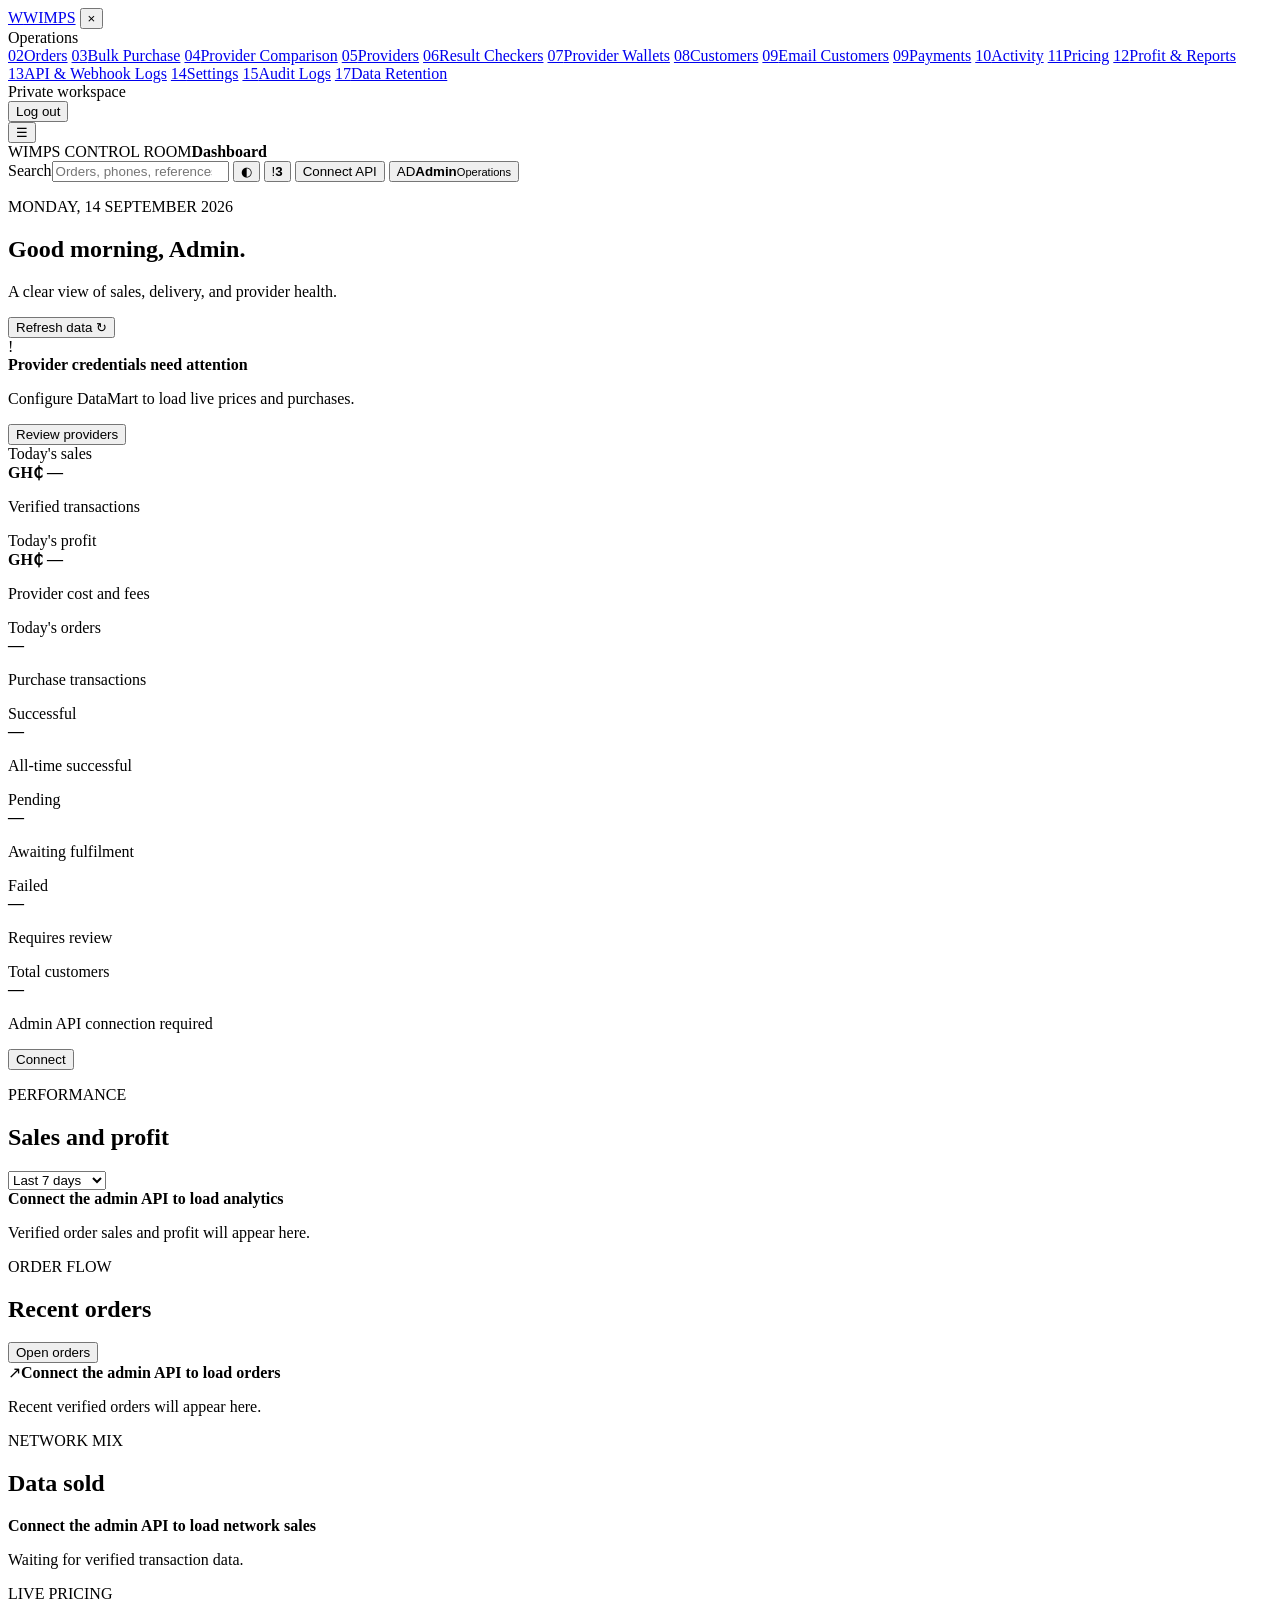
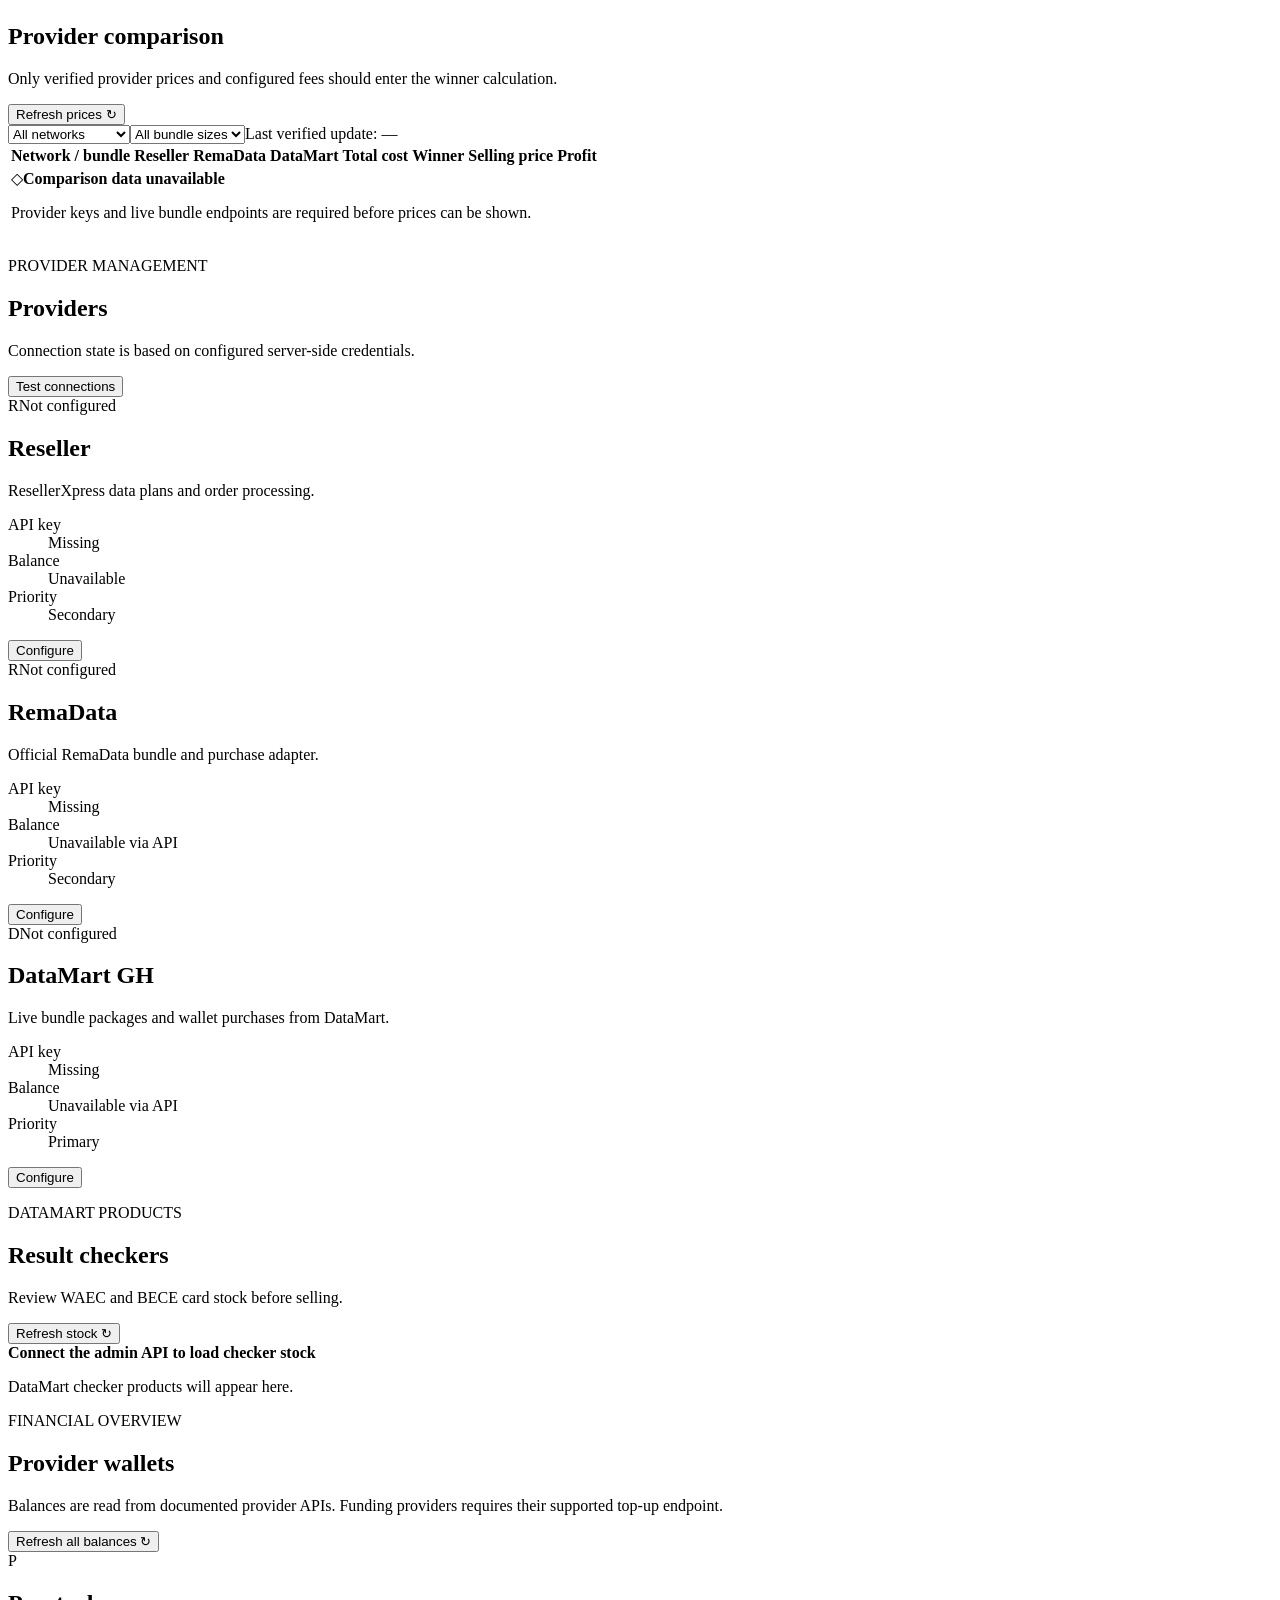
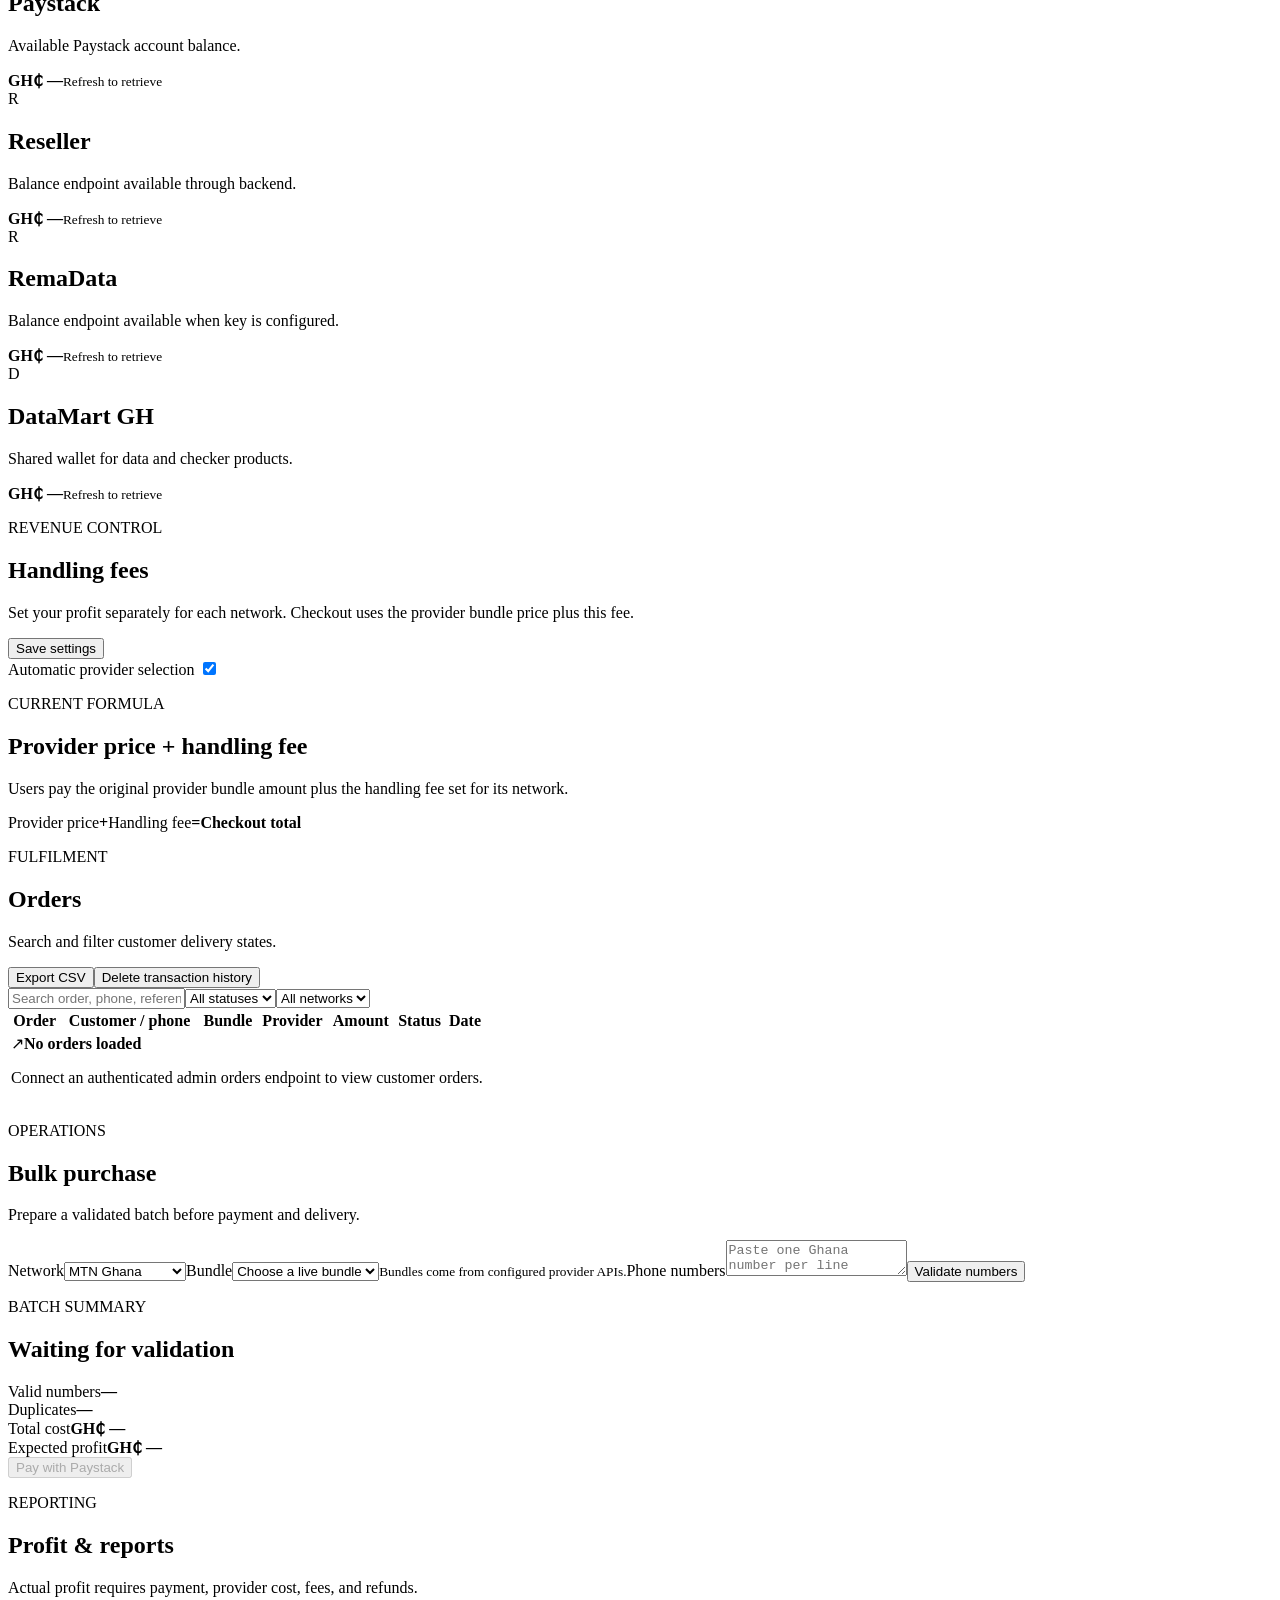
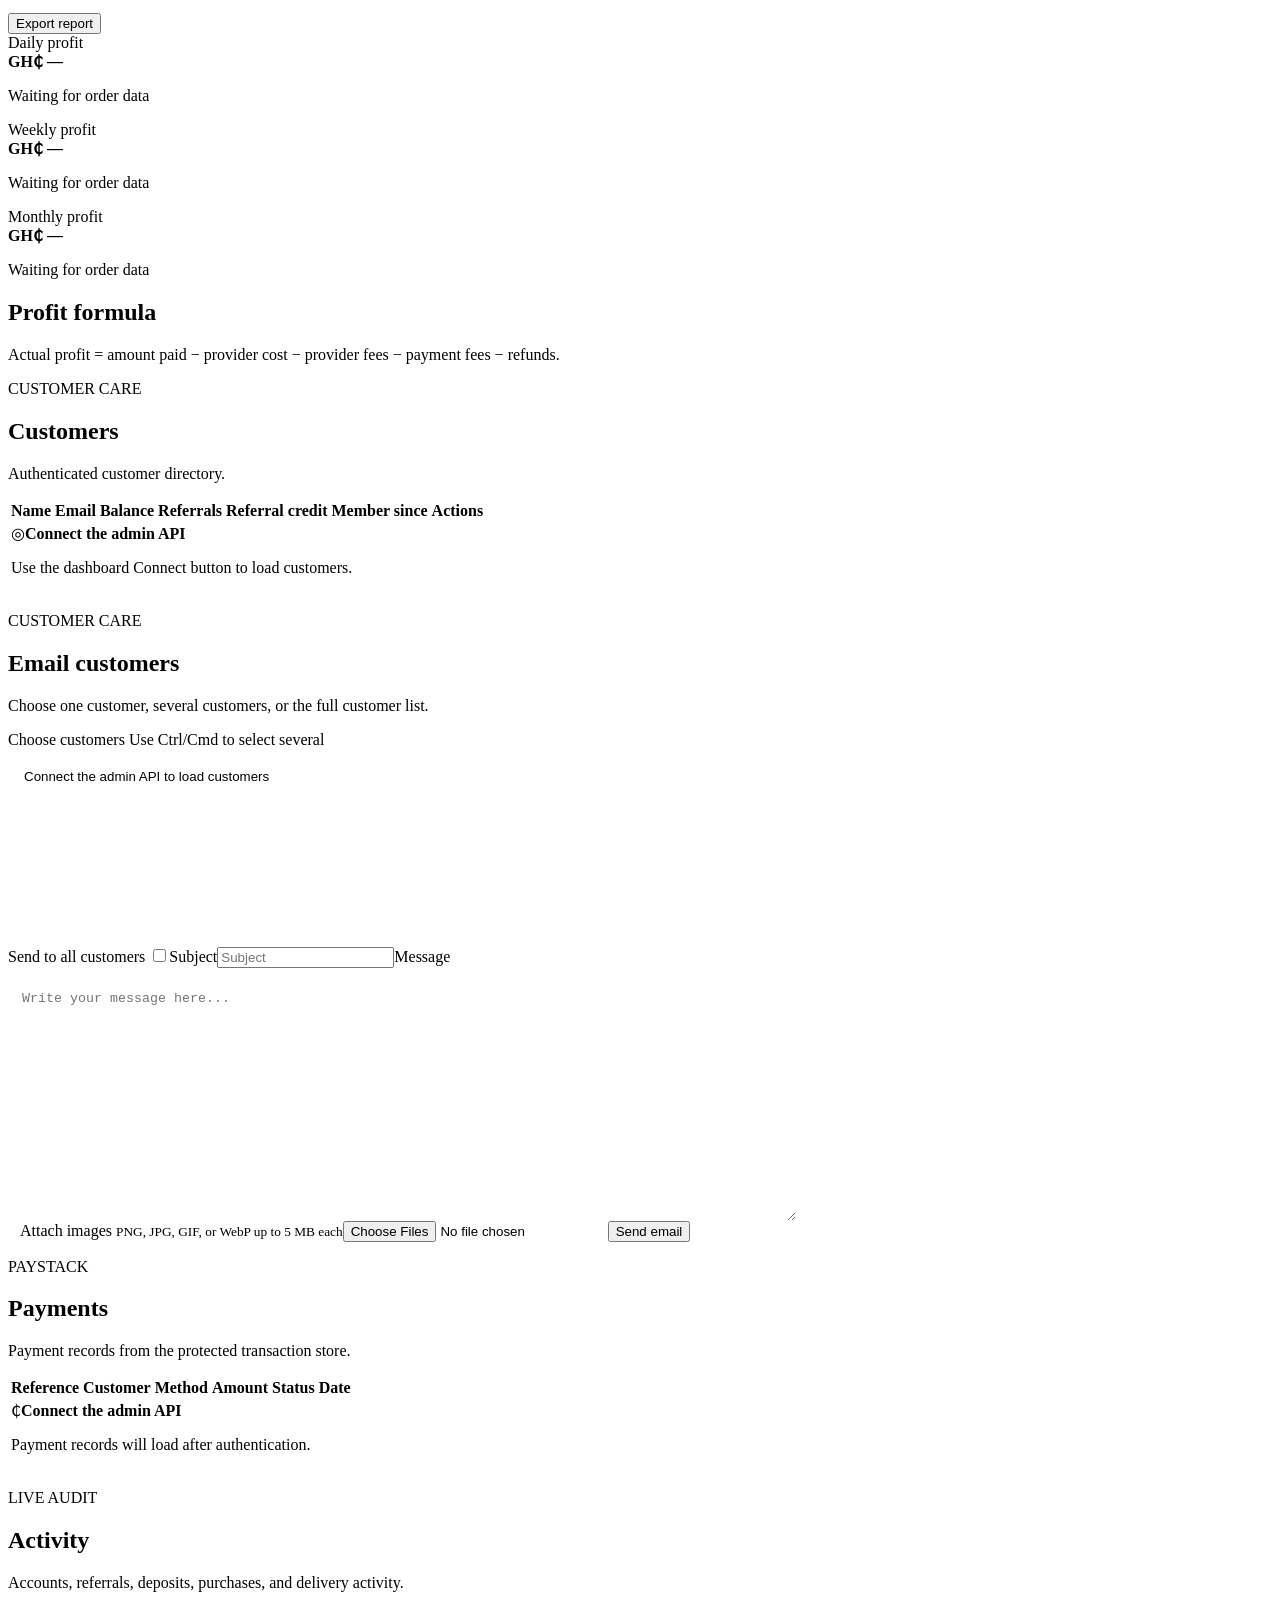
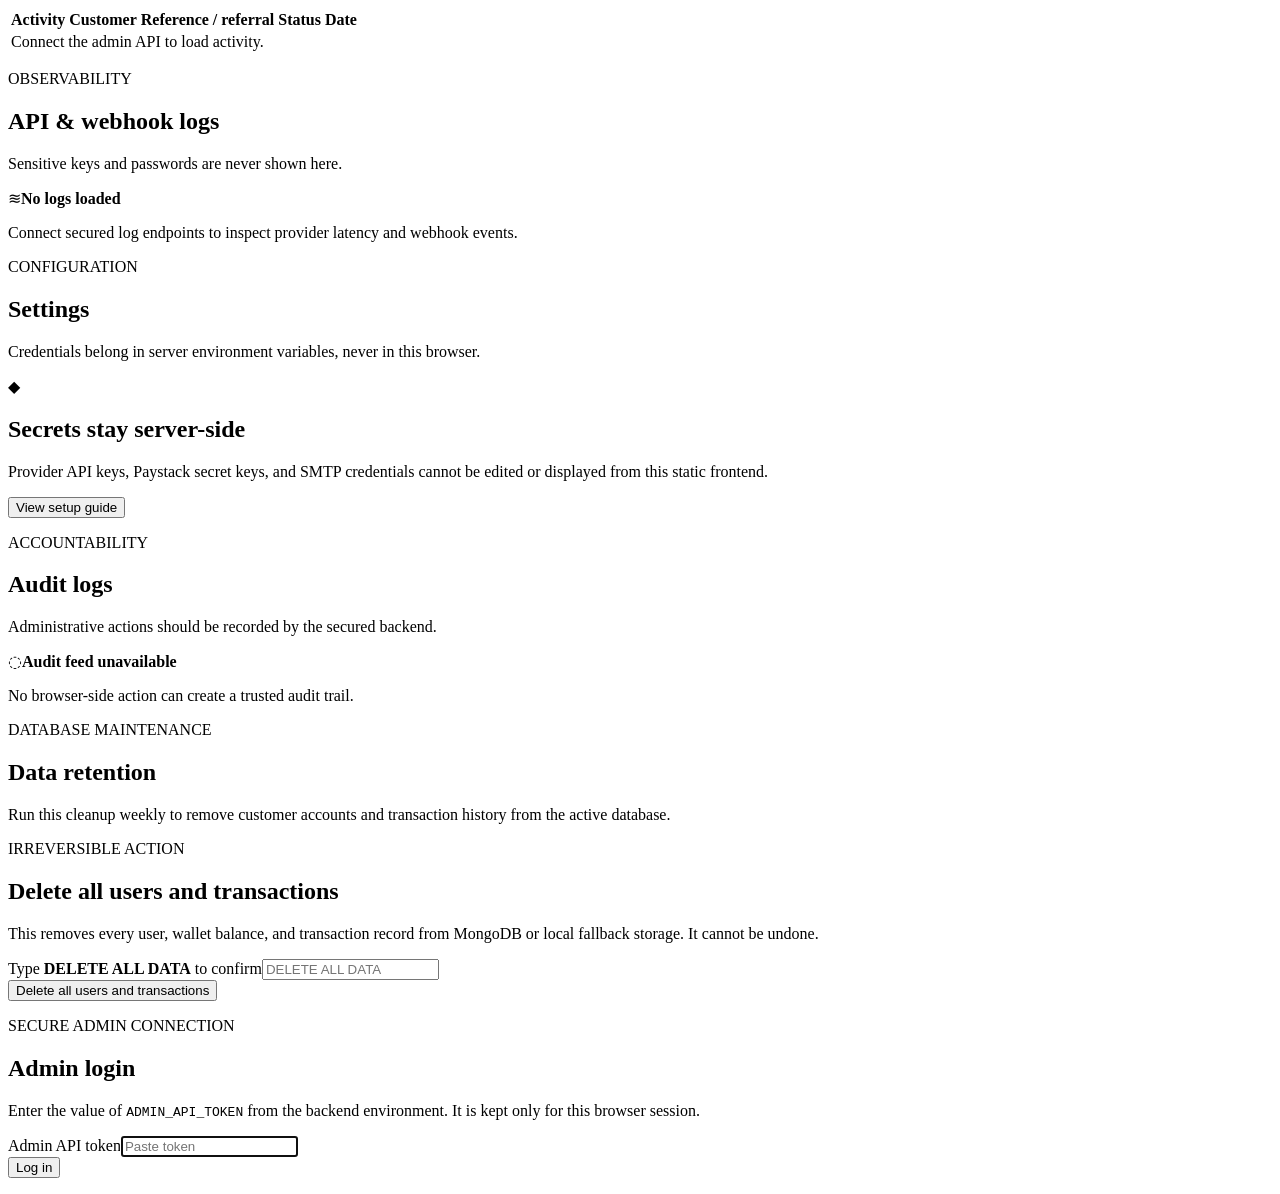
==== admin/index.html @ 3e44b44f "Add customer delete action to admin" ====
<!doctype html>
<html lang="en">
<head>
    <meta charset="utf-8">
    <meta name="viewport" content="width=device-width, initial-scale=1">
    <meta name="description" content="WIMPS operations dashboard">
    <title>WIMPS Admin</title>
    <link rel="stylesheet" href="admin.css">
    <style>
        .customer-email-form { max-width: 760px; gap: 20px; }
        .customer-email-form select,
        .customer-email-form textarea { display: block; width: 100%; margin-top: 7px; padding: 13px 14px; border: 1px solid var(--line); border-radius: 10px; background: transparent; color: var(--ink); line-height: 1.6; }
        .customer-email-form select[multiple] { min-height: 190px; }
        .customer-email-form .customer-message { min-height: 220px; resize: vertical; }
        .customer-email-form .image-attachments { border: 1px dashed var(--line); padding: 12px; border-radius: 10px; background: transparent; }
        .customer-email-form select:focus,
        .customer-email-form input:focus,
        .customer-email-form textarea:focus { border-color: var(--green); outline: 0; box-shadow: 0 0 0 3px rgba(8, 122, 85, .12); }
        .bulk-actions { display: flex; flex-wrap: wrap; gap: 10px; margin-top: 16px; }
    </style>
</head>
<body>
    <div class="app-shell">
        <aside class="sidebar" id="sidebar">
            <div class="brand-row">
                <a class="brand" href="#dashboard" data-view="dashboard"><span class="brand-mark">W</span><span>WIMPS</span></a>
                <button class="icon-button sidebar-close" id="sidebar-close" aria-label="Close navigation">&times;</button>
            </div>
            <div class="workspace-label">Operations</div>
            <nav class="side-nav" aria-label="Admin navigation">
                <a class="nav-link" href="#orders" data-view="orders"><span>02</span>Orders</a>
                <a class="nav-link" href="#bulk" data-view="bulk"><span>03</span>Bulk Purchase</a>
                <a class="nav-link" href="#comparison" data-view="comparison"><span>04</span>Provider Comparison</a>
                <a class="nav-link" href="#providers" data-view="providers"><span>05</span>Providers</a>
                <a class="nav-link" href="#checkers" data-view="checkers"><span>06</span>Result Checkers</a>
                <a class="nav-link" href="#wallets" data-view="wallets"><span>07</span>Provider Wallets</a>
                <a class="nav-link" href="#customers" data-view="customers"><span>08</span>Customers</a>
                <a class="nav-link" href="#email" data-view="email"><span>09</span>Email Customers</a>
                <a class="nav-link" href="#payments" data-view="payments"><span>09</span>Payments</a>
                <a class="nav-link" href="#activity" data-view="activity"><span>10</span>Activity</a>
                <a class="nav-link" href="#pricing" data-view="pricing"><span>11</span>Pricing</a>
                <a class="nav-link" href="#reports" data-view="reports"><span>12</span>Profit &amp; Reports</a>
                <a class="nav-link" href="#logs" data-view="logs"><span>13</span>API &amp; Webhook Logs</a>
                <a class="nav-link" href="#settings" data-view="settings"><span>14</span>Settings</a>
                <a class="nav-link" href="#audit" data-view="audit"><span>15</span>Audit Logs</a>
                <a class="nav-link" href="#retention" data-view="retention"><span>17</span>Data Retention</a>
            </nav>
            <div class="sidebar-footer">
                <div class="secure-note"><span class="status-dot"></span><span>Private workspace</span></div>
                <button class="logout-button" id="logout-button">Log out</button>
            </div>
        </aside>

        <div class="sidebar-scrim" id="sidebar-scrim"></div>
        <main class="main-content">
            <header class="topbar">
                <button class="icon-button menu-toggle" id="menu-toggle" aria-label="Open navigation">&#9776;</button>
                <div class="topbar-context"><span class="eyebrow">WIMPS CONTROL ROOM</span><strong id="view-title">Dashboard</strong></div>
                <div class="topbar-actions">
                    <label class="search-box"><span>Search</span><input id="global-search" type="search" placeholder="Orders, phones, references"></label>
                    <button class="icon-button theme-toggle" id="theme-toggle" aria-label="Toggle dark mode">◐</button>
                    <button class="notification-button" id="notification-button" aria-label="Notifications"><span>!</span><b>3</b></button>
                    <button class="connect-api-button" id="connect-api-button" type="button">Connect API</button>
                    <button class="profile-chip" id="profile-button"><span class="avatar">AD</span><span><strong>Admin</strong><small>Operations</small></span></button>
                </div>
            </header>

            <section class="view active" data-panel="dashboard">
                <div class="page-heading"><div><p class="eyebrow">MONDAY, 14 SEPTEMBER 2026</p><h1>Good morning, Admin.</h1><p class="muted">A clear view of sales, delivery, and provider health.</p></div><button class="primary-button" data-action="refresh">Refresh data <span>↻</span></button></div>
                <div class="notice-bar warning"><span class="notice-icon">!</span><div><strong>Provider credentials need attention</strong><p>Configure DataMart to load live prices and purchases.</p></div><button class="text-button" data-view="providers">Review providers</button></div>
                <div class="metric-grid">
                    <article class="metric-card accent"><div class="metric-label">Today's sales</div><strong class="metric-value" id="today-sales">GH₵ —</strong><p class="metric-foot">Verified transactions</p></article>
                    <article class="metric-card"><div class="metric-label">Today's profit</div><strong class="metric-value" id="today-profit">GH₵ —</strong><p class="metric-foot">Provider cost and fees</p></article>
                    <article class="metric-card"><div class="metric-label">Today's orders</div><strong class="metric-value" id="today-orders">—</strong><p class="metric-foot">Purchase transactions</p></article>
                    <article class="metric-card"><div class="metric-label">Successful</div><strong class="metric-value" id="successful-orders">—</strong><p class="metric-foot">All-time successful</p></article>
                    <article class="metric-card"><div class="metric-label">Pending</div><strong class="metric-value" id="pending-orders">—</strong><p class="metric-foot">Awaiting fulfilment</p></article>
                    <article class="metric-card"><div class="metric-label">Failed</div><strong class="metric-value" id="failed-orders">—</strong><p class="metric-foot">Requires review</p></article>
                    <article class="metric-card" id="total-users-card"><div class="metric-label">Total customers</div><strong class="metric-value" id="total-users-value">—</strong><p class="metric-foot" id="total-users-status">Admin API connection required</p><button class="metric-action" id="connect-users-button" type="button">Connect</button></article>
                </div>
                <div class="dashboard-grid">
                    <article class="panel chart-panel"><div class="panel-heading"><div><p class="eyebrow">PERFORMANCE</p><h2>Sales and profit</h2></div><select id="chart-range" aria-label="Chart range"><option value="7">Last 7 days</option><option value="30">Last 30 days</option></select></div><div class="chart-placeholder" id="sales-chart"><div class="chart-empty"><span class="chart-line"></span><strong>Connect the admin API to load analytics</strong><p>Verified order sales and profit will appear here.</p></div></div></article>
                </div>
                <div class="dashboard-grid lower-grid"><article class="panel"><div class="panel-heading"><div><p class="eyebrow">ORDER FLOW</p><h2>Recent orders</h2></div><button class="text-button" data-view="orders">Open orders</button></div><div class="recent-orders" id="recent-orders"><div class="empty-state compact"><span class="empty-icon">↗</span><strong>Connect the admin API to load orders</strong><p>Recent verified orders will appear here.</p></div></div></article><article class="panel"><div class="panel-heading"><div><p class="eyebrow">NETWORK MIX</p><h2>Data sold</h2></div></div><div class="network-bars" id="network-mix"><div class="empty-state compact"><strong>Connect the admin API to load network sales</strong></div></div><p class="data-note" id="network-mix-note">Waiting for verified transaction data.</p></article></div>
            </section>

            <section class="view" data-panel="comparison"><div class="page-heading"><div><p class="eyebrow">LIVE PRICING</p><h1>Provider comparison</h1><p class="muted">Only verified provider prices and configured fees should enter the winner calculation.</p></div><button class="primary-button" data-action="refresh">Refresh prices <span>↻</span></button></div><div class="filter-row"><select id="comparison-network"><option value="">All networks</option><option value="mtn">MTN Ghana</option><option value="telecel">Telecel Ghana</option><option value="airteltigo">AirtelTigo Ghana</option></select><select id="comparison-volume"><option value="">All bundle sizes</option><option value="1">1GB</option><option value="2">2GB</option><option value="5">5GB</option><option value="10">10GB</option></select><span class="filter-status" id="comparison-updated">Last verified update: —</span></div><div class="table-panel"><div class="responsive-table"><table><thead><tr><th>Network / bundle</th><th>Reseller</th><th>RemaData</th><th>DataMart</th><th>Total cost</th><th>Winner</th><th>Selling price</th><th>Profit</th></tr></thead><tbody id="comparison-body"><tr><td colspan="8"><div class="empty-state"><span class="empty-icon">◇</span><strong>Comparison data unavailable</strong><p>Provider keys and live bundle endpoints are required before prices can be shown.</p></div></td></tr></tbody></table></div></div></section>

            <section class="view" data-panel="providers"><div class="page-heading"><div><p class="eyebrow">PROVIDER MANAGEMENT</p><h1>Providers</h1><p class="muted">Connection state is based on configured server-side credentials.</p></div><button class="secondary-button" data-action="test-providers">Test connections</button></div><div class="provider-grid"><article class="provider-card offline"><div class="provider-top"><span class="provider-badge reseller">R</span><span class="connection offline">Not configured</span></div><h2>Reseller</h2><p>ResellerXpress data plans and order processing.</p><dl><div><dt>API key</dt><dd>Missing</dd></div><div><dt>Balance</dt><dd>Unavailable</dd></div><div><dt>Priority</dt><dd>Secondary</dd></div></dl><div class="provider-actions"><button class="secondary-button" data-view="settings">Configure</button></div></article><article class="provider-card offline"><div class="provider-top"><span class="provider-badge rema">R</span><span class="connection offline">Not configured</span></div><h2>RemaData</h2><p>Official RemaData bundle and purchase adapter.</p><dl><div><dt>API key</dt><dd>Missing</dd></div><div><dt>Balance</dt><dd>Unavailable via API</dd></div><div><dt>Priority</dt><dd>Secondary</dd></div></dl><div class="provider-actions"><button class="secondary-button" data-view="settings">Configure</button></div></article><article class="provider-card offline"><div class="provider-top"><span class="provider-badge datamart">D</span><span class="connection offline">Not configured</span></div><h2>DataMart GH</h2><p>Live bundle packages and wallet purchases from DataMart.</p><dl><div><dt>API key</dt><dd>Missing</dd></div><div><dt>Balance</dt><dd>Unavailable via API</dd></div><div><dt>Priority</dt><dd>Primary</dd></div></dl><div class="provider-actions"><button class="secondary-button" data-view="settings">Configure</button></div></article></div></section>

            <section class="view" data-panel="checkers"><div class="page-heading"><div><p class="eyebrow">DATAMART PRODUCTS</p><h1>Result checkers</h1><p class="muted">Review WAEC and BECE card stock before selling.</p></div><button class="primary-button" id="load-checkers-button" type="button">Refresh stock <span>↻</span></button></div><div class="checker-grid" id="checker-products"><div class="panel empty-state"><strong>Connect the admin API to load checker stock</strong><p>DataMart checker products will appear here.</p></div></div></section>

<section class="view" data-panel="wallets"><div class="page-heading"><div><p class="eyebrow">FINANCIAL OVERVIEW</p><h1>Provider wallets</h1><p class="muted">Balances are read from documented provider APIs. Funding providers requires their supported top-up endpoint.</p></div><button class="primary-button" data-action="refresh">Refresh all balances <span>↻</span></button></div><div class="wallet-grid"><article class="wallet-card" data-wallet-provider="paystack"><span class="provider-badge paystack">P</span><div><h2>Paystack</h2><p>Available Paystack account balance.</p></div><strong>GH₵ —</strong><small>Refresh to retrieve</small></article><article class="wallet-card" data-wallet-provider="resellerxpress"><span class="provider-badge reseller">R</span><div><h2>Reseller</h2><p>Balance endpoint available through backend.</p></div><strong>GH₵ —</strong><small>Refresh to retrieve</small></article><article class="wallet-card" data-wallet-provider="remadata"><span class="provider-badge rema">R</span><div><h2>RemaData</h2><p>Balance endpoint available when key is configured.</p></div><strong>GH₵ —</strong><small>Refresh to retrieve</small></article><article class="wallet-card" data-wallet-provider="datamart"><span class="provider-badge datamart">D</span><div><h2>DataMart GH</h2><p>Shared wallet for data and checker products.</p></div><strong>GH₵ —</strong><small>Refresh to retrieve</small></article></div></section>

            <section class="view" data-panel="pricing"><div class="page-heading"><div><p class="eyebrow">REVENUE CONTROL</p><h1>Handling fees</h1><p class="muted">Set your profit separately for each network. Checkout uses the provider bundle price plus this fee.</p></div><button class="primary-button" data-action="save-settings">Save settings</button></div><div class="settings-grid"><form class="panel settings-form" id="pricing-form"><label class="switch-label">Automatic provider selection <input name="autoProvider" type="checkbox" checked><span class="switch"></span></label></form><article class="panel formula-panel"><p class="eyebrow">CURRENT FORMULA</p><h2>Provider price + handling fee</h2><p>Users pay the original provider bundle amount plus the handling fee set for its network.</p><div class="formula"><span>Provider price</span><b>+</b><span>Handling fee</span><b>=</b><strong>Checkout total</strong></div></article></div></section>

            <section class="view" data-panel="orders"><div class="page-heading"><div><p class="eyebrow">FULFILMENT</p><h1>Orders</h1><p class="muted">Search and filter customer delivery states.</p></div><button class="secondary-button" data-action="export-orders">Export CSV</button></div><div class="filter-row"><input id="orders-search" class="filter-input" placeholder="Search order, phone, reference"><select id="orders-status"><option value="">All statuses</option><option value="pending">Pending</option><option value="completed">Success</option><option value="failed">Failed</option></select><select id="orders-network"><option value="">All networks</option><option value="mtn">MTN</option><option value="telecel">Telecel</option><option value="airteltigo">AirtelTigo</option></select></div><div class="table-panel"><div class="responsive-table"><table><thead><tr><th>Order</th><th>Customer / phone</th><th>Bundle</th><th>Provider</th><th>Amount</th><th>Status</th><th>Date</th></tr></thead><tbody id="orders-body"><tr><td colspan="7"><div class="empty-state"><span class="empty-icon">↗</span><strong>No orders loaded</strong><p>Connect an authenticated admin orders endpoint to view customer orders.</p></div></td></tr></tbody></table></div></div></section>

            <section class="view" data-panel="bulk"><div class="page-heading"><div><p class="eyebrow">OPERATIONS</p><h1>Bulk purchase</h1><p class="muted">Prepare a validated batch before payment and delivery.</p></div></div><div class="bulk-layout"><form class="panel bulk-form"><label>Network<select id="bulk-network"><option value="mtn">MTN Ghana</option><option value="telecel">Telecel Ghana</option><option value="airteltigo">AirtelTigo Ghana</option></select></label><label>Bundle<select id="bulk-bundle"><option value="">Choose a live bundle</option></select><small class="field-help">Bundles come from configured provider APIs.</small></label><label>Phone numbers<textarea placeholder="Paste one Ghana number per line"></textarea></label><button type="button" class="primary-button" data-action="validate-bulk">Validate numbers</button></form><article class="panel bulk-summary"><p class="eyebrow">BATCH SUMMARY</p><h2>Waiting for validation</h2><div class="summary-line"><span>Valid numbers</span><strong>—</strong></div><div class="summary-line"><span>Duplicates</span><strong>—</strong></div><div class="summary-line"><span>Total cost</span><strong>GH₵ —</strong></div><div class="summary-line"><span>Expected profit</span><strong>GH₵ —</strong></div><button type="button" class="secondary-button" disabled>Pay with Paystack</button></article></div></section>

            <section class="view" data-panel="reports"><div class="page-heading"><div><p class="eyebrow">REPORTING</p><h1>Profit &amp; reports</h1><p class="muted">Actual profit requires payment, provider cost, fees, and refunds.</p></div><button class="secondary-button" data-action="export">Export report</button></div><div class="metric-grid"><article class="metric-card"><div class="metric-label">Daily profit</div><strong class="metric-value">GH₵ —</strong><p class="metric-foot">Waiting for order data</p></article><article class="metric-card"><div class="metric-label">Weekly profit</div><strong class="metric-value">GH₵ —</strong><p class="metric-foot">Waiting for order data</p></article><article class="metric-card"><div class="metric-label">Monthly profit</div><strong class="metric-value">GH₵ —</strong><p class="metric-foot">Waiting for order data</p></article></div><div class="panel report-note"><h2>Profit formula</h2><p>Actual profit = amount paid − provider cost − provider fees − payment fees − refunds.</p></div></section>

            <section class="view generic-view" data-panel="customers"><div class="page-heading"><div><p class="eyebrow">CUSTOMER CARE</p><h1>Customers</h1><p class="muted">Authenticated customer directory.</p></div></div><div class="table-panel"><div class="responsive-table"><table><thead><tr><th>Name</th><th>Email</th><th>Balance</th><th>Referrals</th><th>Referral credit</th><th>Member since</th><th>Actions</th></tr></thead><tbody id="customers-body"><tr><td colspan="7"><div class="empty-state"><span class="empty-icon">◎</span><strong>Connect the admin API</strong><p>Use the dashboard Connect button to load customers.</p></div></td></tr></tbody></table></div></div></section>

            <section class="view generic-view" data-panel="email"><div class="page-heading"><div><p class="eyebrow">CUSTOMER CARE</p><h1>Email customers</h1><p class="muted">Choose one customer, several customers, or the full customer list.</p></div></div><form class="panel settings-form customer-email-form" id="customer-email-form"><label>Choose customers <span>Use Ctrl/Cmd to select several</span><select name="recipients" multiple size="8"><option value="">Connect the admin API to load customers</option></select></label><label class="switch-label">Send to all customers <input name="allCustomers" type="checkbox"><span class="switch"></span></label><label>Subject<input name="subject" type="text" required placeholder="Subject"></label><label>Message<textarea class="customer-message" name="message" rows="10" required placeholder="Write your message here..."></textarea></label><label class="image-attachments">Attach images <small>PNG, JPG, GIF, or WebP up to 5 MB each</small><input name="attachments" type="file" accept="image/png,image/jpeg,image/gif,image/webp" multiple></label><button type="submit" class="primary-button" data-action="send-email">Send email</button></form></section>
            <section class="view generic-view" data-panel="payments"><div class="page-heading"><div><p class="eyebrow">PAYSTACK</p><h1>Payments</h1><p class="muted">Payment records from the protected transaction store.</p></div></div><div class="table-panel"><div class="responsive-table"><table><thead><tr><th>Reference</th><th>Customer</th><th>Method</th><th>Amount</th><th>Status</th><th>Date</th></tr></thead><tbody id="payments-body"><tr><td colspan="6"><div class="empty-state"><span class="empty-icon">₵</span><strong>Connect the admin API</strong><p>Payment records will load after authentication.</p></div></td></tr></tbody></table></div></div></section>
            <section class="view generic-view" data-panel="activity"><div class="page-heading"><div><p class="eyebrow">LIVE AUDIT</p><h1>Activity</h1><p class="muted">Accounts, referrals, deposits, purchases, and delivery activity.</p></div></div><div class="table-panel"><div class="responsive-table"><table><thead><tr><th>Activity</th><th>Customer</th><th>Reference / referral</th><th>Status</th><th>Date</th></tr></thead><tbody id="activity-body"><tr><td colspan="5">Connect the admin API to load activity.</td></tr></tbody></table></div></div></section>
            <section class="view generic-view" data-panel="logs"><div class="page-heading"><div><p class="eyebrow">OBSERVABILITY</p><h1>API &amp; webhook logs</h1><p class="muted">Sensitive keys and passwords are never shown here.</p></div></div><div class="panel full-empty empty-state"><span class="empty-icon">≋</span><strong>No logs loaded</strong><p>Connect secured log endpoints to inspect provider latency and webhook events.</p></div></section>
            <section class="view generic-view" data-panel="settings"><div class="page-heading"><div><p class="eyebrow">CONFIGURATION</p><h1>Settings</h1><p class="muted">Credentials belong in server environment variables, never in this browser.</p></div></div><div class="panel security-panel"><span class="lock-mark">◆</span><div><h2>Secrets stay server-side</h2><p>Provider API keys, Paystack secret keys, and SMTP credentials cannot be edited or displayed from this static frontend.</p></div><button class="secondary-button" data-action="toast">View setup guide</button></div></section>
            <section class="view generic-view" data-panel="audit"><div class="page-heading"><div><p class="eyebrow">ACCOUNTABILITY</p><h1>Audit logs</h1><p class="muted">Administrative actions should be recorded by the secured backend.</p></div></div><div class="panel full-empty empty-state"><span class="empty-icon">◌</span><strong>Audit feed unavailable</strong><p>No browser-side action can create a trusted audit trail.</p></div></section>
            <section class="view generic-view" data-panel="retention"><div class="page-heading"><div><p class="eyebrow">DATABASE MAINTENANCE</p><h1>Data retention</h1><p class="muted">Run this cleanup weekly to remove customer accounts and transaction history from the active database.</p></div></div><article class="panel retention-panel"><div><span class="eyebrow">IRREVERSIBLE ACTION</span><h2>Delete all users and transactions</h2><p>This removes every user, wallet balance, and transaction record from MongoDB or local fallback storage. It cannot be undone.</p><label class="retention-confirm-label" for="retention-confirmation">Type <strong>DELETE ALL DATA</strong> to confirm<input id="retention-confirmation" type="text" autocomplete="off" placeholder="DELETE ALL DATA"></label></div><button class="danger-button" id="purge-data-button" type="button">Delete all users and transactions</button><p class="retention-status" id="retention-status" role="status"></p></article></section>
        </main>
    </div>
    <div class="api-dialog" id="api-dialog" aria-hidden="true">
        <div class="api-dialog-card" role="dialog" aria-modal="true" aria-labelledby="api-dialog-title">
            <p class="eyebrow">SECURE ADMIN CONNECTION</p>
            <h2 id="api-dialog-title">Admin login</h2>
            <p class="muted">Enter the value of <code>ADMIN_API_TOKEN</code> from the backend environment. It is kept only for this browser session.</p>
            <label class="api-token-label" for="admin-api-token">Admin API token<input id="admin-api-token" type="password" autocomplete="off" placeholder="Paste token"></label>
            <div class="api-dialog-actions"><button class="primary-button" id="api-dialog-submit" type="button">Log in</button></div>
            <p class="api-dialog-error" id="api-dialog-error" role="alert"></p>
        </div>
    </div>
    <div class="toast" id="toast" role="status" aria-live="polite"></div>
    <script src="../config.js?v=5"></script>
    <script src="https://js.paystack.co/v1/inline.js"></script>
    <script src="admin.js?v=5"></script>
</body>
</html>
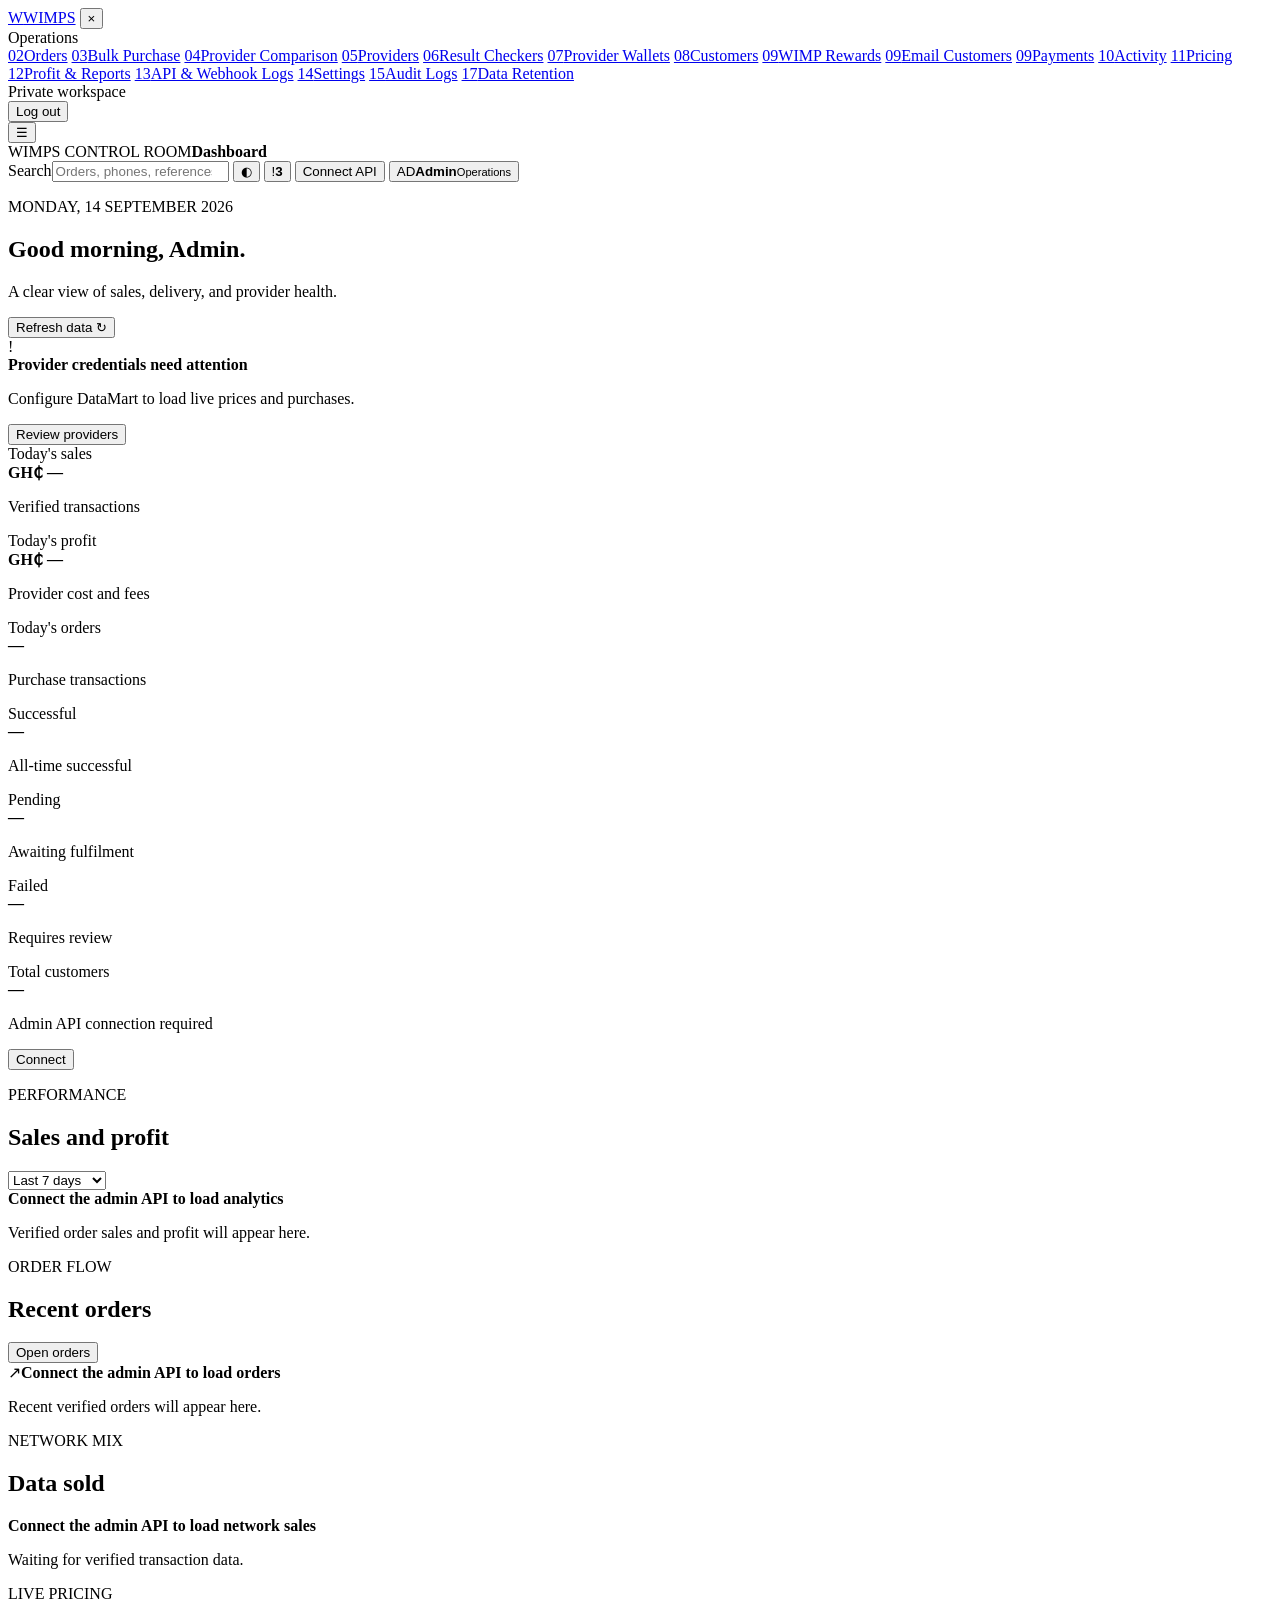
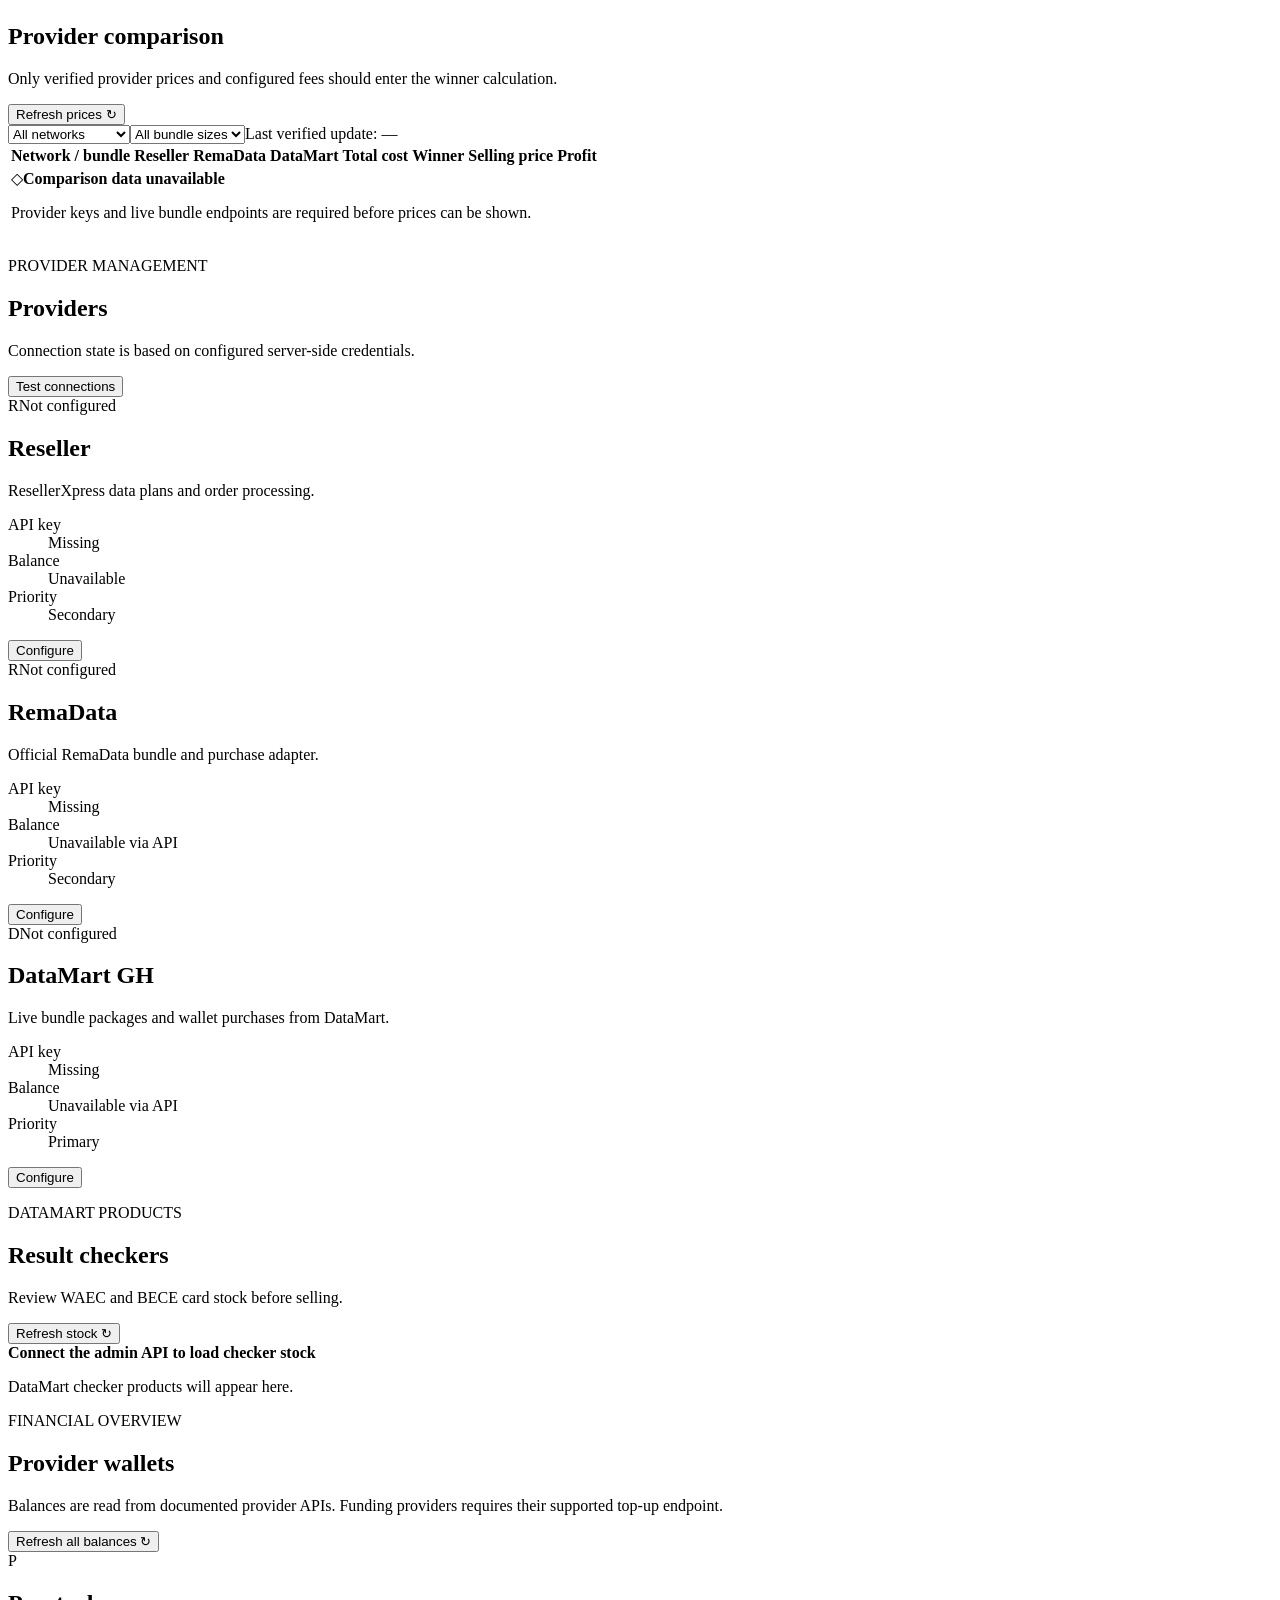
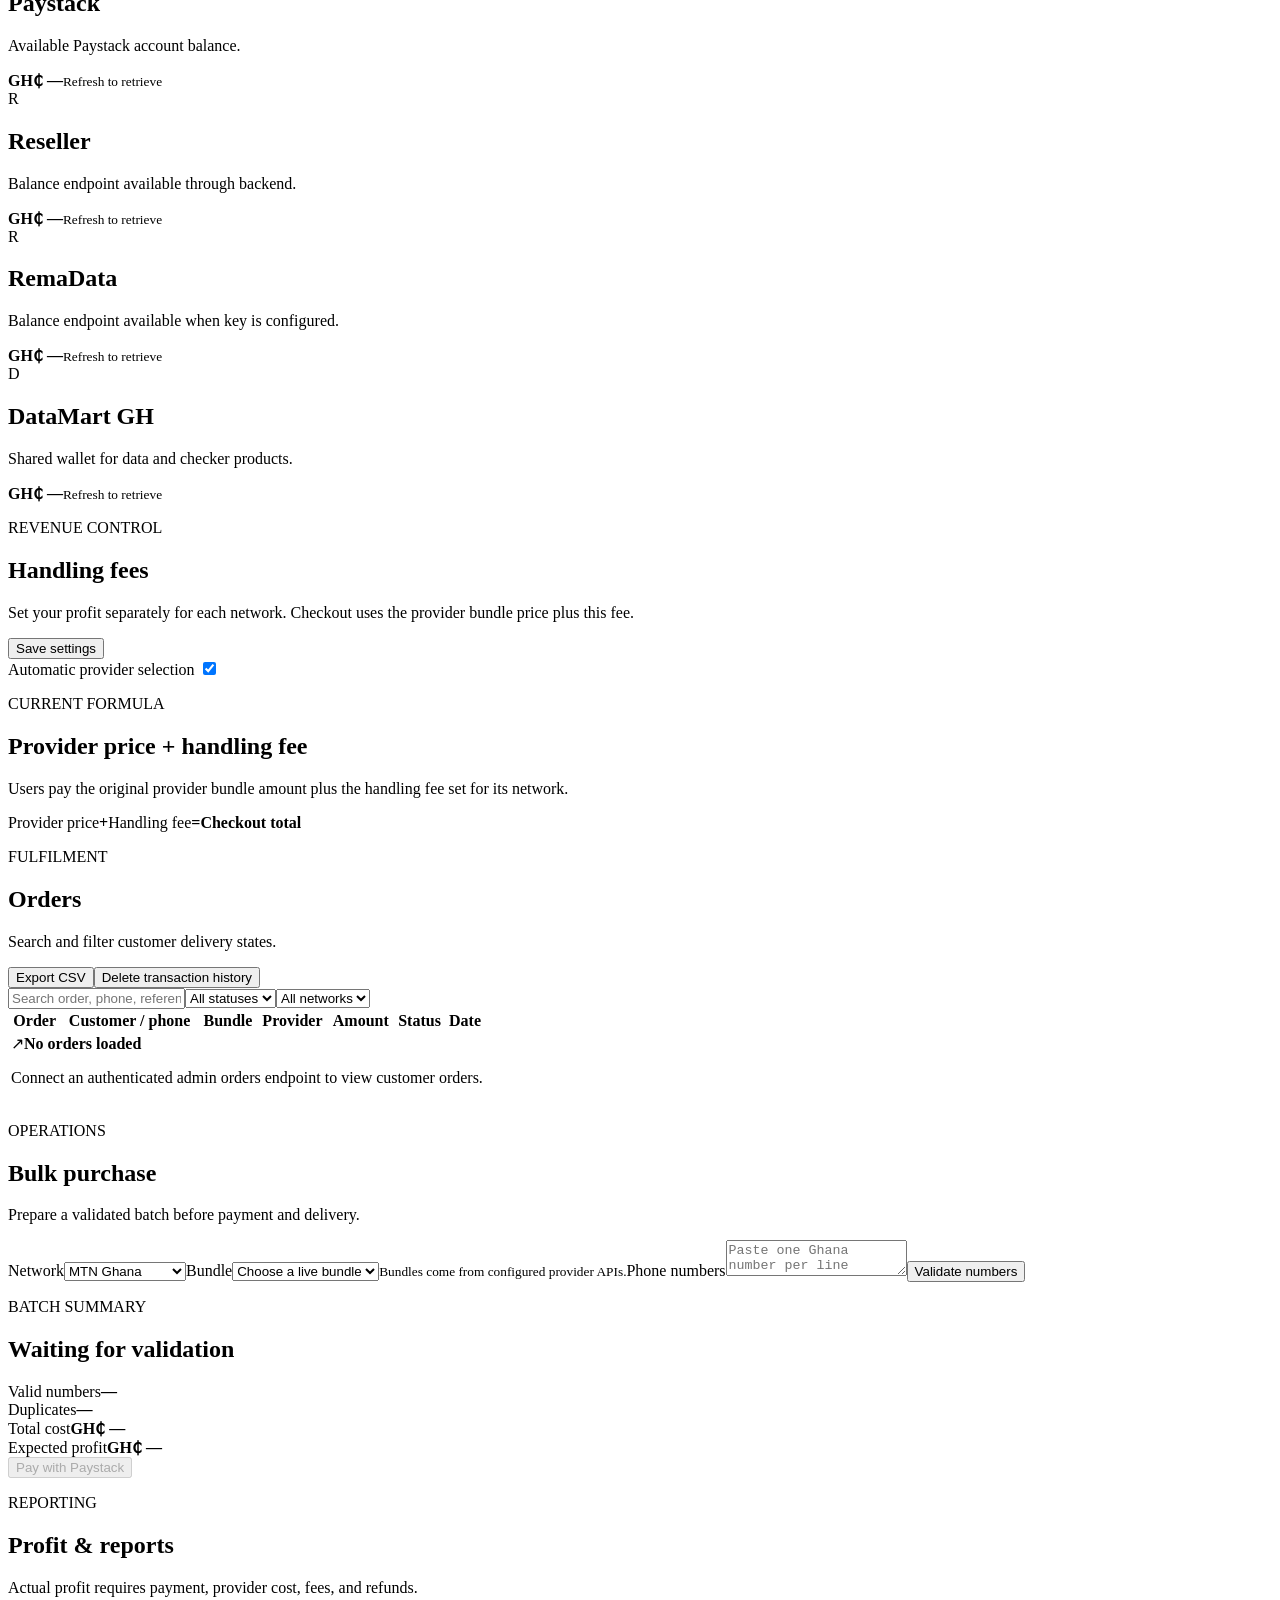
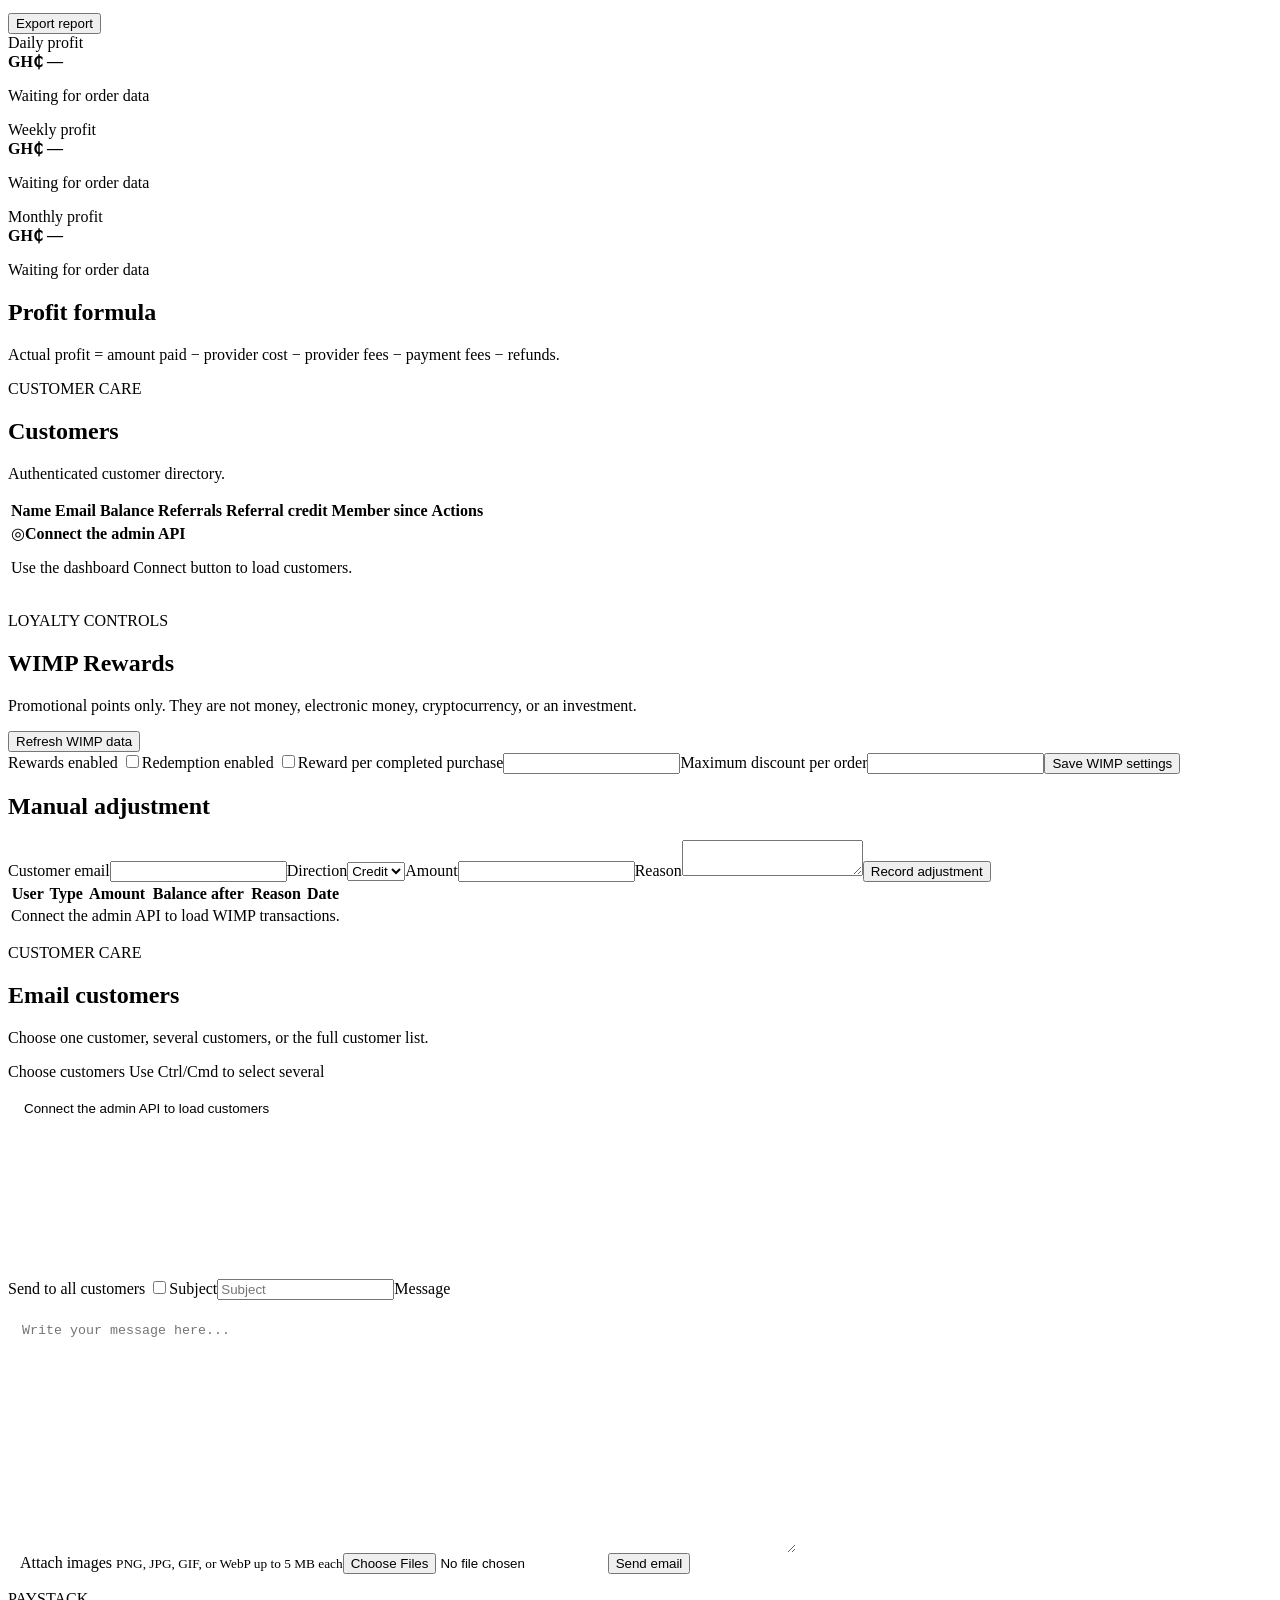
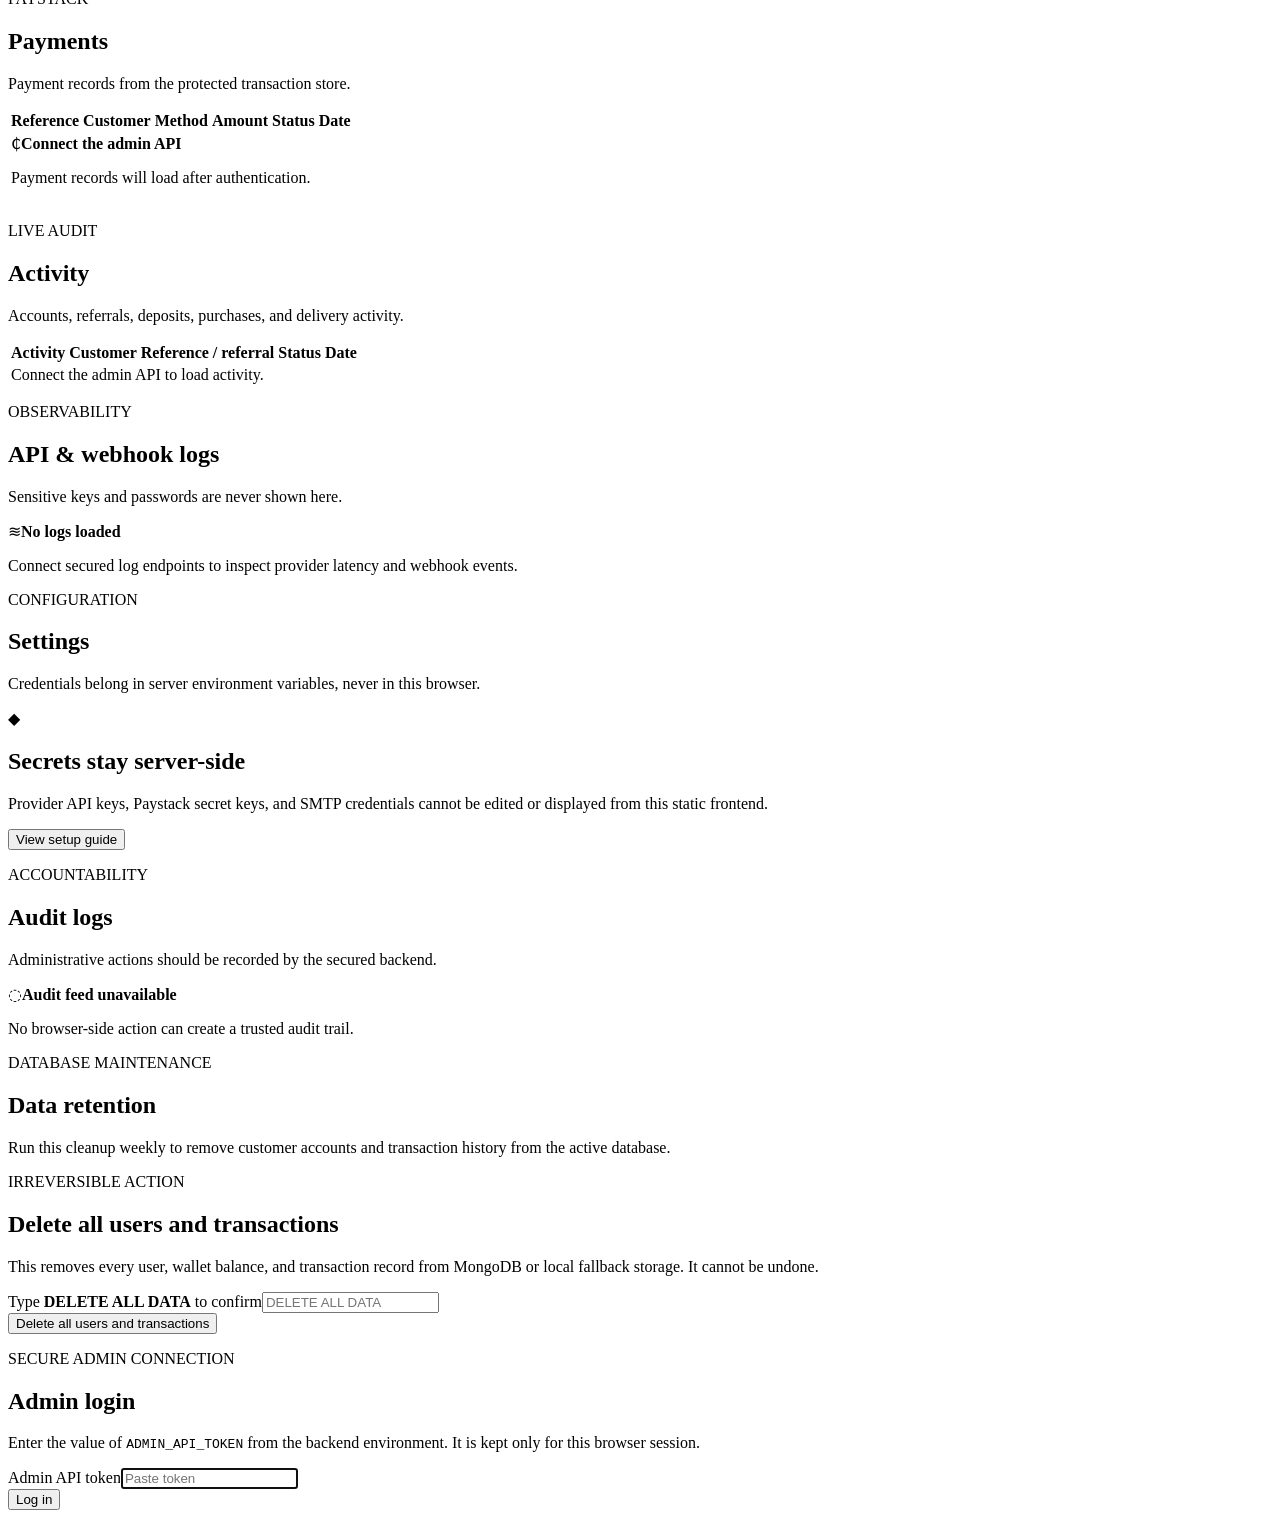
==== commit 2adc733e: "Add WIMP Rewards user and admin UI" ====
--- a/admin/index.html
+++ b/admin/index.html
@@ -35,6 +35,7 @@
                 <a class="nav-link" href="#checkers" data-view="checkers"><span>06</span>Result Checkers</a>
                 <a class="nav-link" href="#wallets" data-view="wallets"><span>07</span>Provider Wallets</a>
                 <a class="nav-link" href="#customers" data-view="customers"><span>08</span>Customers</a>
+                <a class="nav-link" href="#wimp" data-view="wimp"><span>09</span>WIMP Rewards</a>
                 <a class="nav-link" href="#email" data-view="email"><span>09</span>Email Customers</a>
                 <a class="nav-link" href="#payments" data-view="payments"><span>09</span>Payments</a>
                 <a class="nav-link" href="#activity" data-view="activity"><span>10</span>Activity</a>
@@ -101,6 +102,8 @@
 
             <section class="view generic-view" data-panel="customers"><div class="page-heading"><div><p class="eyebrow">CUSTOMER CARE</p><h1>Customers</h1><p class="muted">Authenticated customer directory.</p></div></div><div class="table-panel"><div class="responsive-table"><table><thead><tr><th>Name</th><th>Email</th><th>Balance</th><th>Referrals</th><th>Referral credit</th><th>Member since</th><th>Actions</th></tr></thead><tbody id="customers-body"><tr><td colspan="7"><div class="empty-state"><span class="empty-icon">◎</span><strong>Connect the admin API</strong><p>Use the dashboard Connect button to load customers.</p></div></td></tr></tbody></table></div></div></section>
 
+            <section class="view generic-view" data-panel="wimp"><div class="page-heading"><div><p class="eyebrow">LOYALTY CONTROLS</p><h1>WIMP Rewards</h1><p class="muted">Promotional points only. They are not money, electronic money, cryptocurrency, or an investment.</p></div><button class="primary-button" id="wimp-refresh-button" type="button">Refresh WIMP data</button></div><div class="settings-grid"><form class="panel settings-form" id="wimp-settings-form"><label class="switch-label">Rewards enabled <input name="enabled" type="checkbox"><span class="switch"></span></label><label class="switch-label">Redemption enabled <input name="redemptionEnabled" type="checkbox"><span class="switch"></span></label><label>Reward per completed purchase<input name="rewardPerCompletedPurchase" type="number" min="0" step="0.01" required></label><label>Maximum discount per order<input name="maximumDiscount" type="number" min="0" step="0.01" required></label><button class="primary-button" type="submit">Save WIMP settings</button></form><form class="panel settings-form" id="wimp-adjust-form"><h2>Manual adjustment</h2><label>Customer email<input name="email" type="email" required></label><label>Direction<select name="direction"><option value="credit">Credit</option><option value="debit">Debit</option></select></label><label>Amount<input name="amount" type="number" min="0.01" step="0.01" required></label><label>Reason<textarea name="reason" required maxlength="500"></textarea></label><button class="secondary-button" type="submit">Record adjustment</button></form></div><div class="table-panel"><div class="responsive-table"><table><thead><tr><th>User</th><th>Type</th><th>Amount</th><th>Balance after</th><th>Reason</th><th>Date</th></tr></thead><tbody id="wimp-transactions-body"><tr><td colspan="6">Connect the admin API to load WIMP transactions.</td></tr></tbody></table></div></div></section>
+
             <section class="view generic-view" data-panel="email"><div class="page-heading"><div><p class="eyebrow">CUSTOMER CARE</p><h1>Email customers</h1><p class="muted">Choose one customer, several customers, or the full customer list.</p></div></div><form class="panel settings-form customer-email-form" id="customer-email-form"><label>Choose customers <span>Use Ctrl/Cmd to select several</span><select name="recipients" multiple size="8"><option value="">Connect the admin API to load customers</option></select></label><label class="switch-label">Send to all customers <input name="allCustomers" type="checkbox"><span class="switch"></span></label><label>Subject<input name="subject" type="text" required placeholder="Subject"></label><label>Message<textarea class="customer-message" name="message" rows="10" required placeholder="Write your message here..."></textarea></label><label class="image-attachments">Attach images <small>PNG, JPG, GIF, or WebP up to 5 MB each</small><input name="attachments" type="file" accept="image/png,image/jpeg,image/gif,image/webp" multiple></label><button type="submit" class="primary-button" data-action="send-email">Send email</button></form></section>
             <section class="view generic-view" data-panel="payments"><div class="page-heading"><div><p class="eyebrow">PAYSTACK</p><h1>Payments</h1><p class="muted">Payment records from the protected transaction store.</p></div></div><div class="table-panel"><div class="responsive-table"><table><thead><tr><th>Reference</th><th>Customer</th><th>Method</th><th>Amount</th><th>Status</th><th>Date</th></tr></thead><tbody id="payments-body"><tr><td colspan="6"><div class="empty-state"><span class="empty-icon">₵</span><strong>Connect the admin API</strong><p>Payment records will load after authentication.</p></div></td></tr></tbody></table></div></div></section>
             <section class="view generic-view" data-panel="activity"><div class="page-heading"><div><p class="eyebrow">LIVE AUDIT</p><h1>Activity</h1><p class="muted">Accounts, referrals, deposits, purchases, and delivery activity.</p></div></div><div class="table-panel"><div class="responsive-table"><table><thead><tr><th>Activity</th><th>Customer</th><th>Reference / referral</th><th>Status</th><th>Date</th></tr></thead><tbody id="activity-body"><tr><td colspan="5">Connect the admin API to load activity.</td></tr></tbody></table></div></div></section>
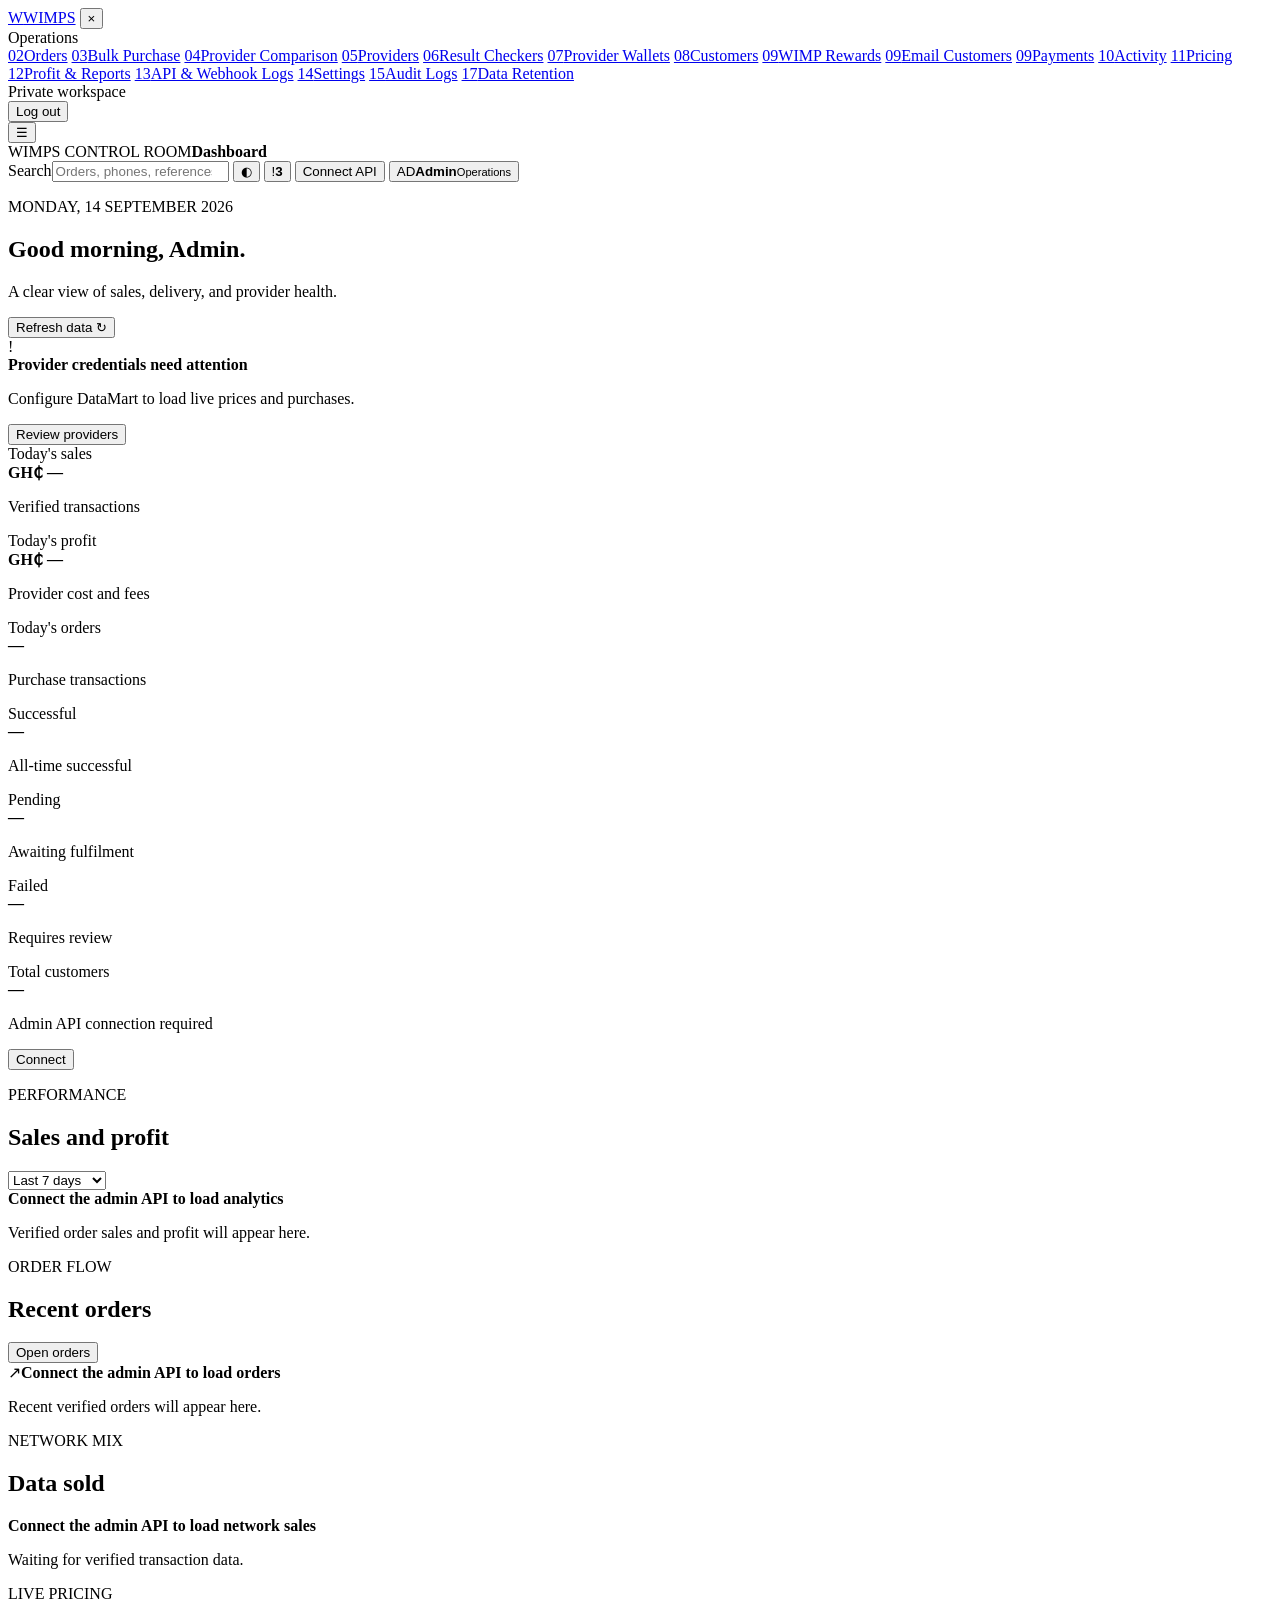
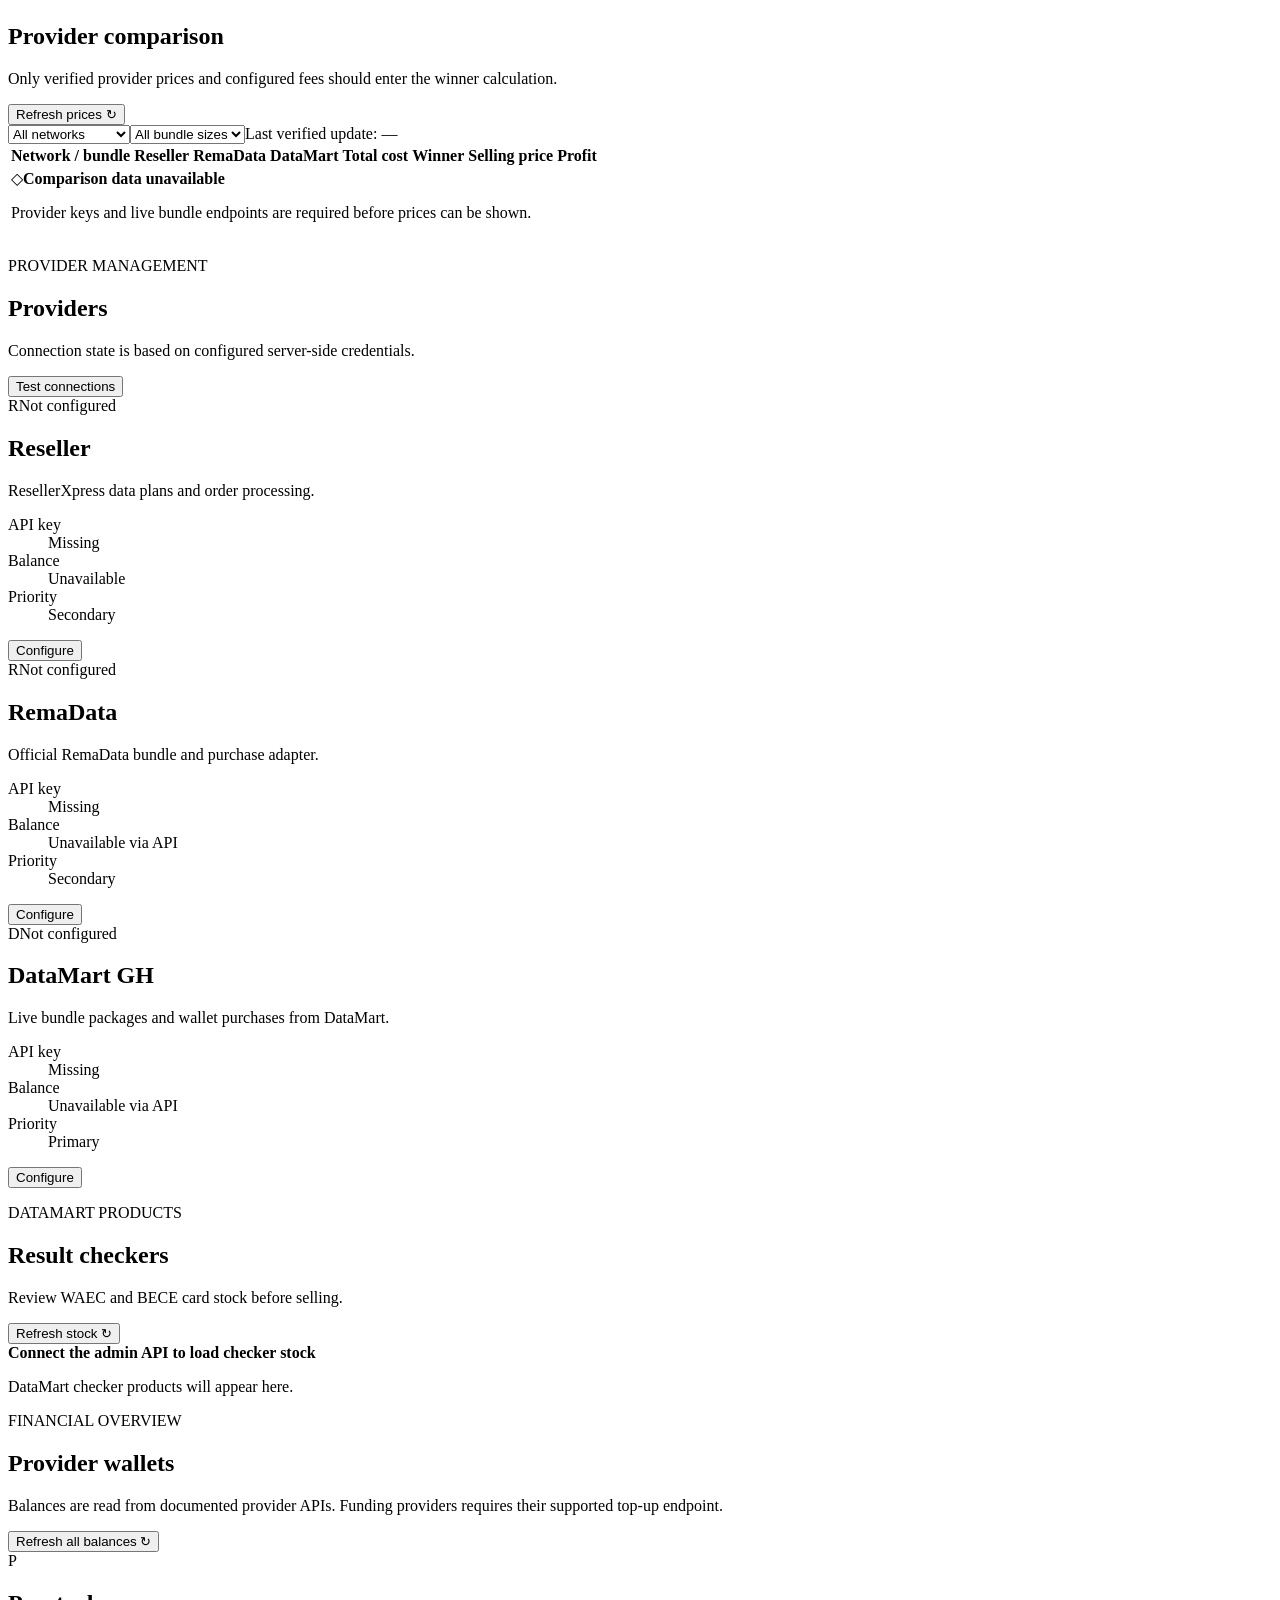
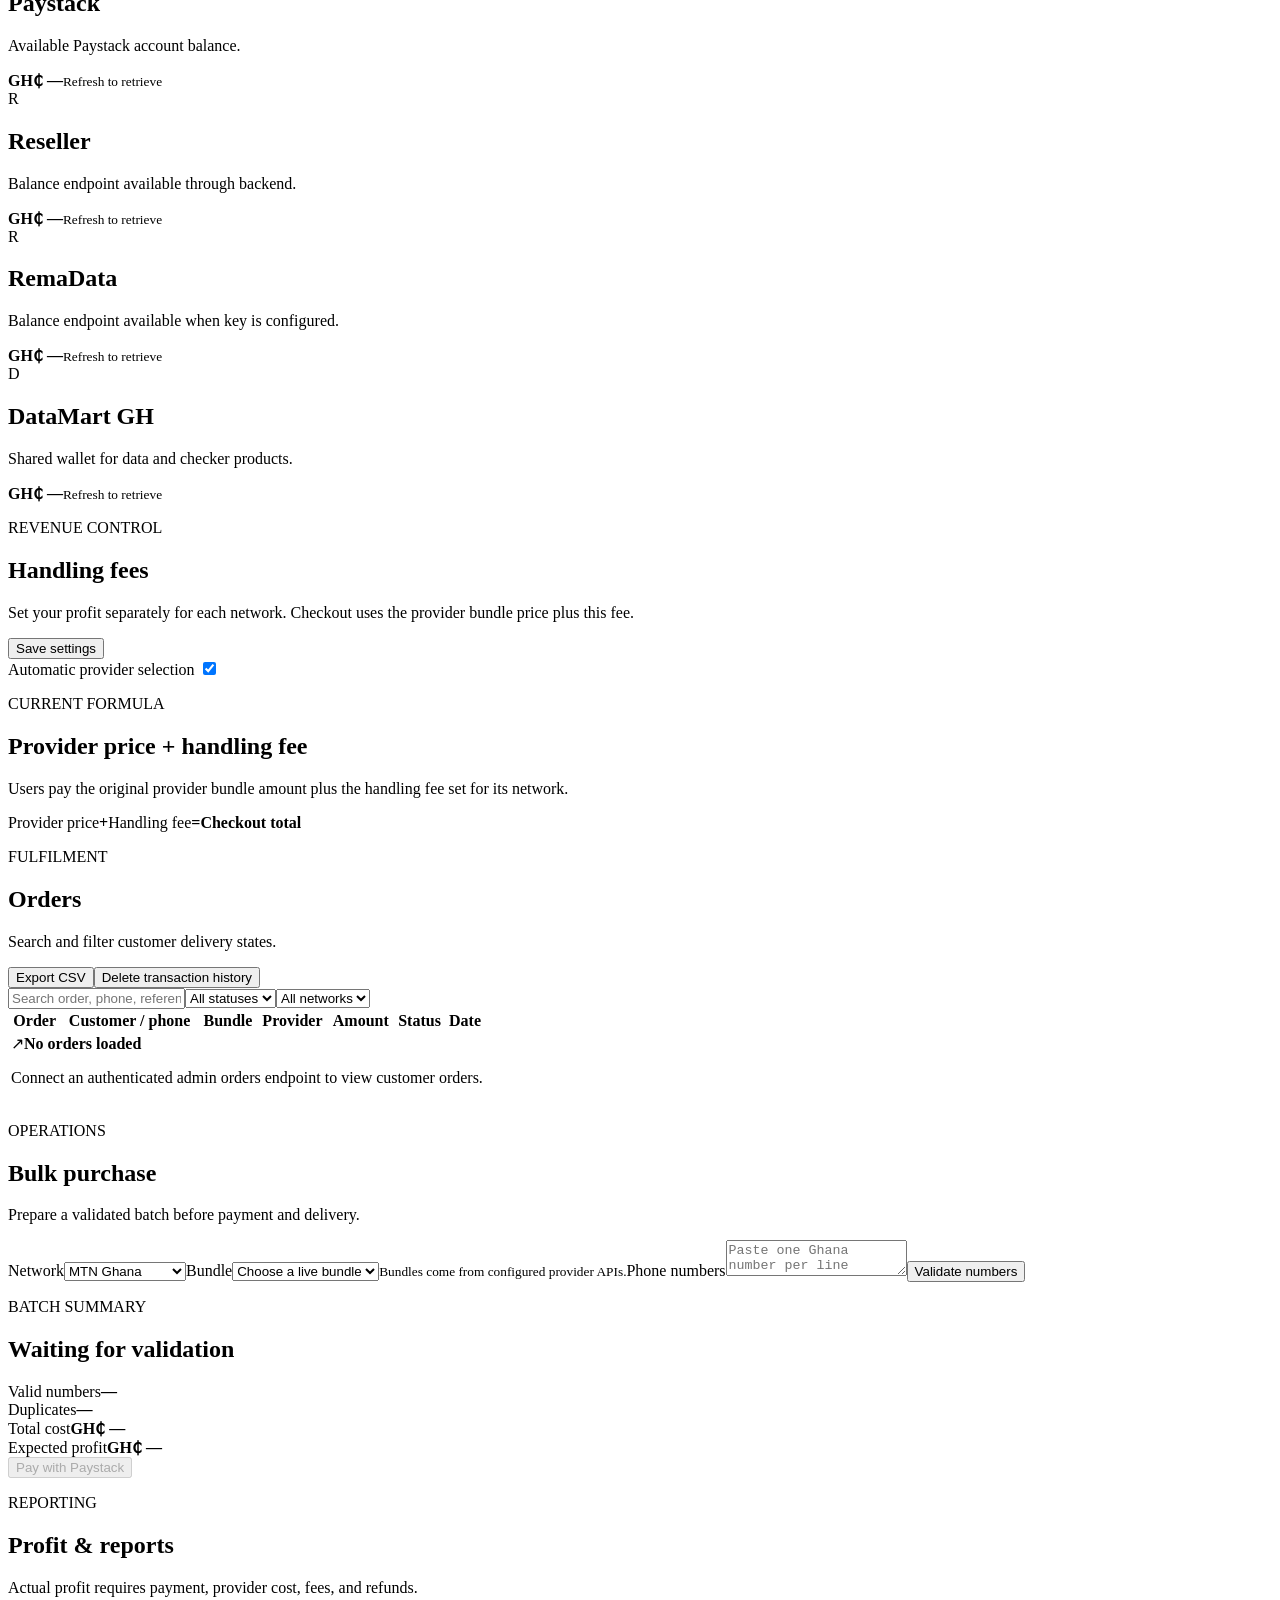
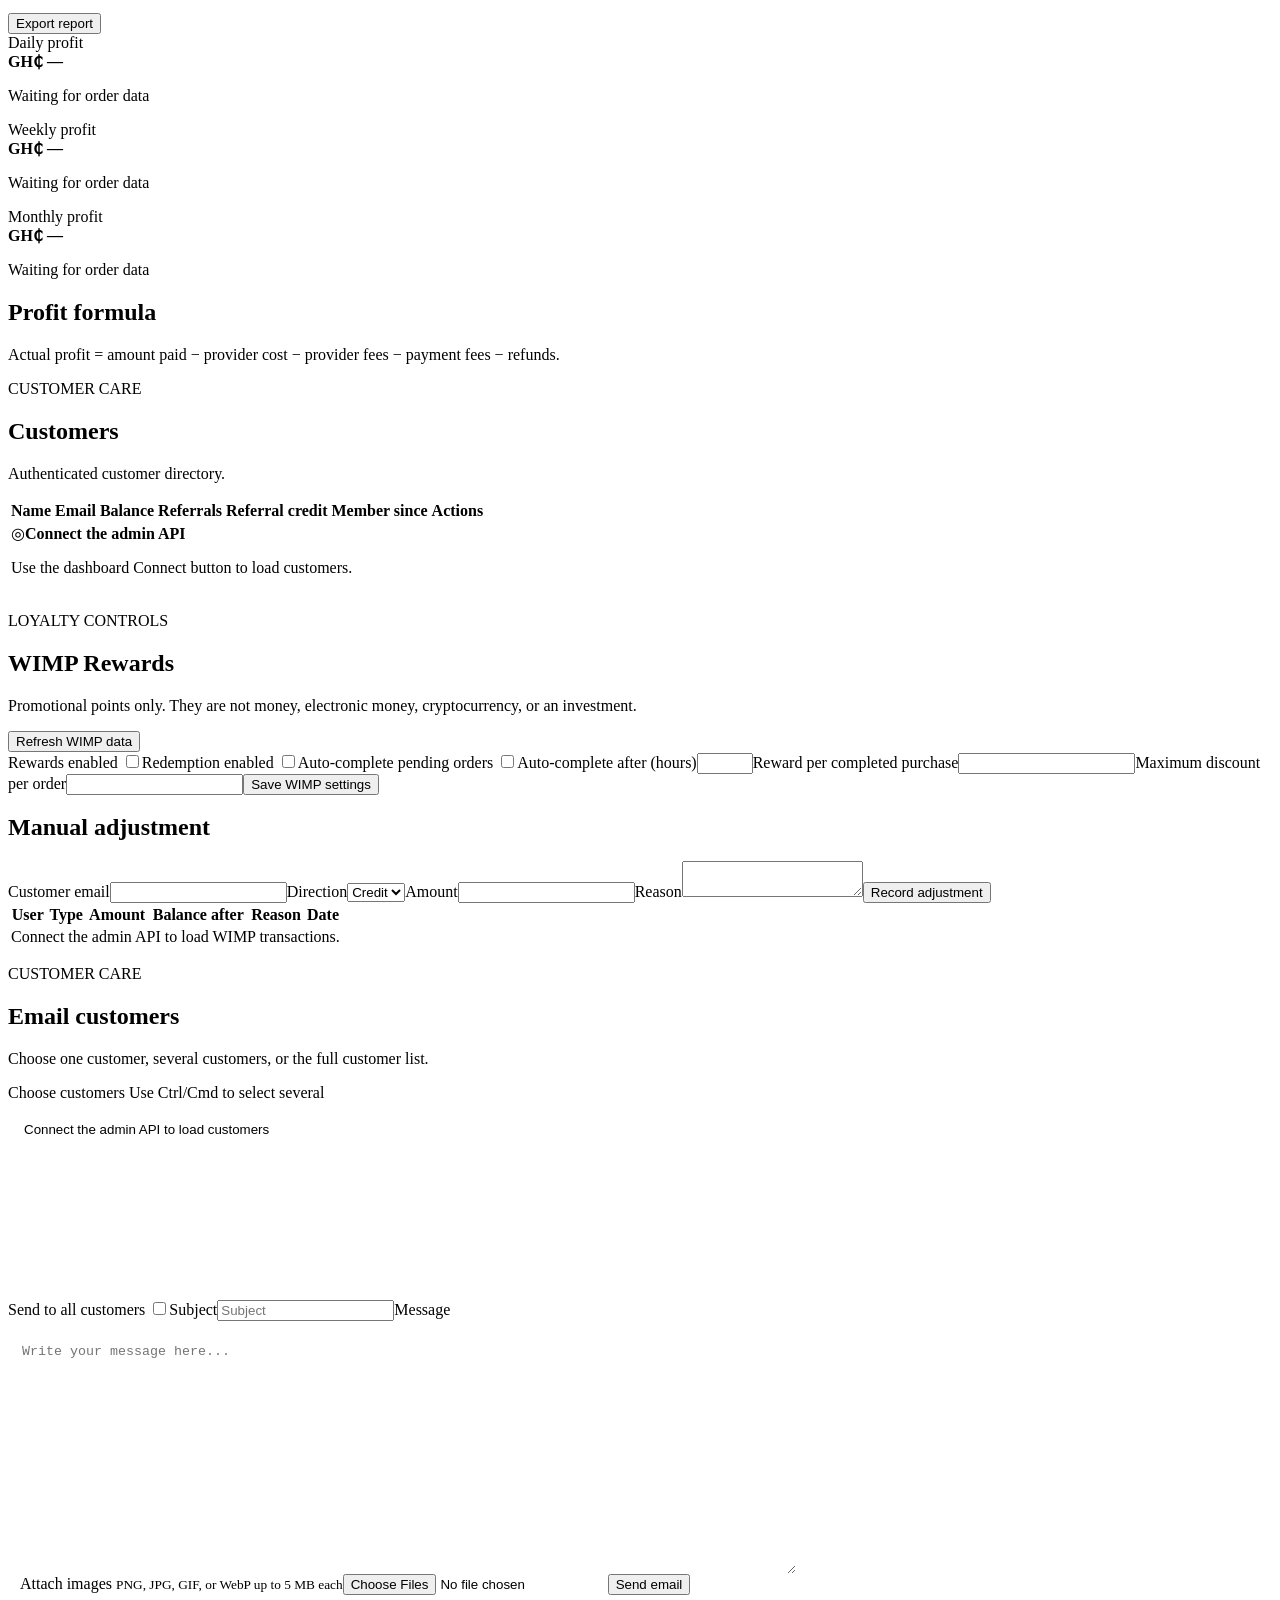
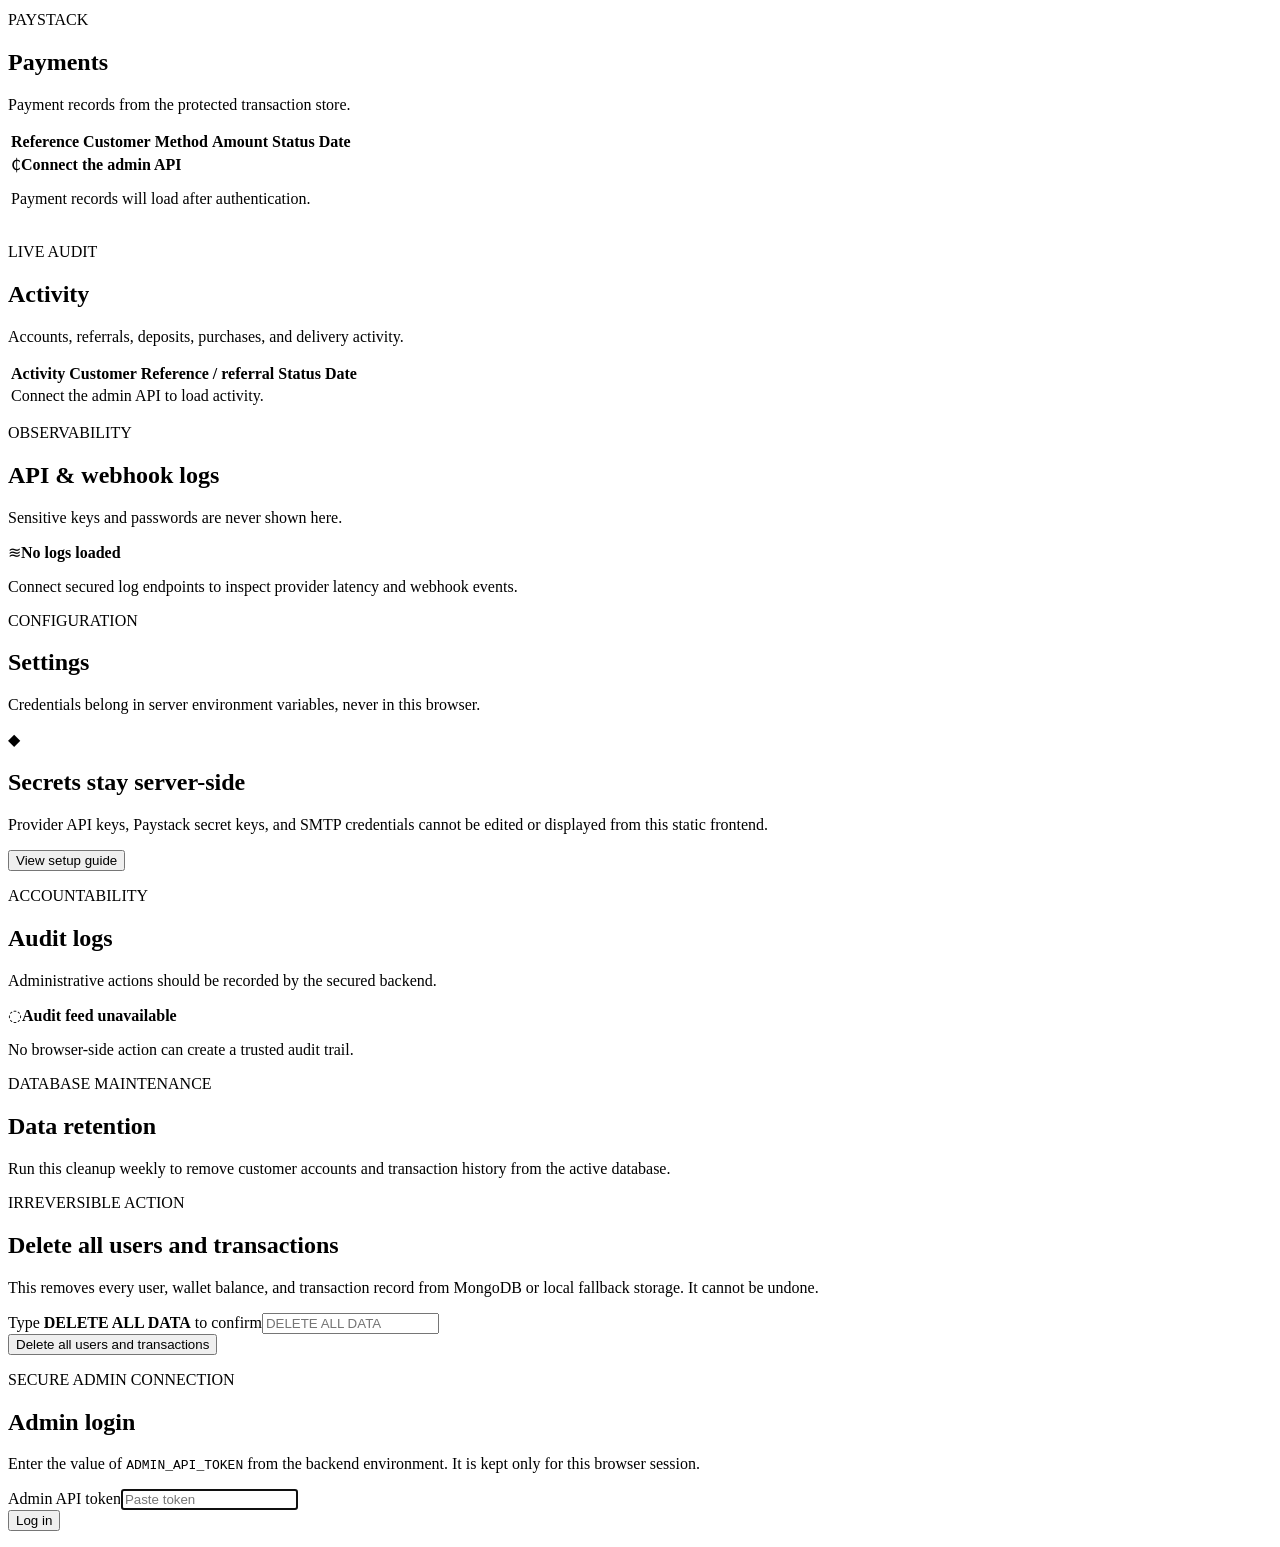
==== commit c1f6d003: "Add auto-complete reward settings" ====
--- a/admin/index.html
+++ b/admin/index.html
@@ -102,7 +102,7 @@
 
             <section class="view generic-view" data-panel="customers"><div class="page-heading"><div><p class="eyebrow">CUSTOMER CARE</p><h1>Customers</h1><p class="muted">Authenticated customer directory.</p></div></div><div class="table-panel"><div class="responsive-table"><table><thead><tr><th>Name</th><th>Email</th><th>Balance</th><th>Referrals</th><th>Referral credit</th><th>Member since</th><th>Actions</th></tr></thead><tbody id="customers-body"><tr><td colspan="7"><div class="empty-state"><span class="empty-icon">◎</span><strong>Connect the admin API</strong><p>Use the dashboard Connect button to load customers.</p></div></td></tr></tbody></table></div></div></section>
 
-            <section class="view generic-view" data-panel="wimp"><div class="page-heading"><div><p class="eyebrow">LOYALTY CONTROLS</p><h1>WIMP Rewards</h1><p class="muted">Promotional points only. They are not money, electronic money, cryptocurrency, or an investment.</p></div><button class="primary-button" id="wimp-refresh-button" type="button">Refresh WIMP data</button></div><div class="settings-grid"><form class="panel settings-form" id="wimp-settings-form"><label class="switch-label">Rewards enabled <input name="enabled" type="checkbox"><span class="switch"></span></label><label class="switch-label">Redemption enabled <input name="redemptionEnabled" type="checkbox"><span class="switch"></span></label><label>Reward per completed purchase<input name="rewardPerCompletedPurchase" type="number" min="0" step="0.01" required></label><label>Maximum discount per order<input name="maximumDiscount" type="number" min="0" step="0.01" required></label><button class="primary-button" type="submit">Save WIMP settings</button></form><form class="panel settings-form" id="wimp-adjust-form"><h2>Manual adjustment</h2><label>Customer email<input name="email" type="email" required></label><label>Direction<select name="direction"><option value="credit">Credit</option><option value="debit">Debit</option></select></label><label>Amount<input name="amount" type="number" min="0.01" step="0.01" required></label><label>Reason<textarea name="reason" required maxlength="500"></textarea></label><button class="secondary-button" type="submit">Record adjustment</button></form></div><div class="table-panel"><div class="responsive-table"><table><thead><tr><th>User</th><th>Type</th><th>Amount</th><th>Balance after</th><th>Reason</th><th>Date</th></tr></thead><tbody id="wimp-transactions-body"><tr><td colspan="6">Connect the admin API to load WIMP transactions.</td></tr></tbody></table></div></div></section>
+            <section class="view generic-view" data-panel="wimp"><div class="page-heading"><div><p class="eyebrow">LOYALTY CONTROLS</p><h1>WIMP Rewards</h1><p class="muted">Promotional points only. They are not money, electronic money, cryptocurrency, or an investment.</p></div><button class="primary-button" id="wimp-refresh-button" type="button">Refresh WIMP data</button></div><div class="settings-grid"><form class="panel settings-form" id="wimp-settings-form"><label class="switch-label">Rewards enabled <input name="enabled" type="checkbox"><span class="switch"></span></label><label class="switch-label">Redemption enabled <input name="redemptionEnabled" type="checkbox"><span class="switch"></span></label><label class="switch-label">Auto-complete pending orders <input name="autoCompleteEnabled" type="checkbox"><span class="switch"></span></label><label>Auto-complete after (hours)<input name="autoCompleteHours" type="number" min="1" max="168" step="1" required></label><label>Reward per completed purchase<input name="rewardPerCompletedPurchase" type="number" min="0" step="0.01" required></label><label>Maximum discount per order<input name="maximumDiscount" type="number" min="0" step="0.01" required></label><button class="primary-button" type="submit">Save WIMP settings</button></form><form class="panel settings-form" id="wimp-adjust-form"><h2>Manual adjustment</h2><label>Customer email<input name="email" type="email" required></label><label>Direction<select name="direction"><option value="credit">Credit</option><option value="debit">Debit</option></select></label><label>Amount<input name="amount" type="number" min="0.01" step="0.01" required></label><label>Reason<textarea name="reason" required maxlength="500"></textarea></label><button class="secondary-button" type="submit">Record adjustment</button></form></div><div class="table-panel"><div class="responsive-table"><table><thead><tr><th>User</th><th>Type</th><th>Amount</th><th>Balance after</th><th>Reason</th><th>Date</th></tr></thead><tbody id="wimp-transactions-body"><tr><td colspan="6">Connect the admin API to load WIMP transactions.</td></tr></tbody></table></div></div></section>
 
             <section class="view generic-view" data-panel="email"><div class="page-heading"><div><p class="eyebrow">CUSTOMER CARE</p><h1>Email customers</h1><p class="muted">Choose one customer, several customers, or the full customer list.</p></div></div><form class="panel settings-form customer-email-form" id="customer-email-form"><label>Choose customers <span>Use Ctrl/Cmd to select several</span><select name="recipients" multiple size="8"><option value="">Connect the admin API to load customers</option></select></label><label class="switch-label">Send to all customers <input name="allCustomers" type="checkbox"><span class="switch"></span></label><label>Subject<input name="subject" type="text" required placeholder="Subject"></label><label>Message<textarea class="customer-message" name="message" rows="10" required placeholder="Write your message here..."></textarea></label><label class="image-attachments">Attach images <small>PNG, JPG, GIF, or WebP up to 5 MB each</small><input name="attachments" type="file" accept="image/png,image/jpeg,image/gif,image/webp" multiple></label><button type="submit" class="primary-button" data-action="send-email">Send email</button></form></section>
             <section class="view generic-view" data-panel="payments"><div class="page-heading"><div><p class="eyebrow">PAYSTACK</p><h1>Payments</h1><p class="muted">Payment records from the protected transaction store.</p></div></div><div class="table-panel"><div class="responsive-table"><table><thead><tr><th>Reference</th><th>Customer</th><th>Method</th><th>Amount</th><th>Status</th><th>Date</th></tr></thead><tbody id="payments-body"><tr><td colspan="6"><div class="empty-state"><span class="empty-icon">₵</span><strong>Connect the admin API</strong><p>Payment records will load after authentication.</p></div></td></tr></tbody></table></div></div></section>
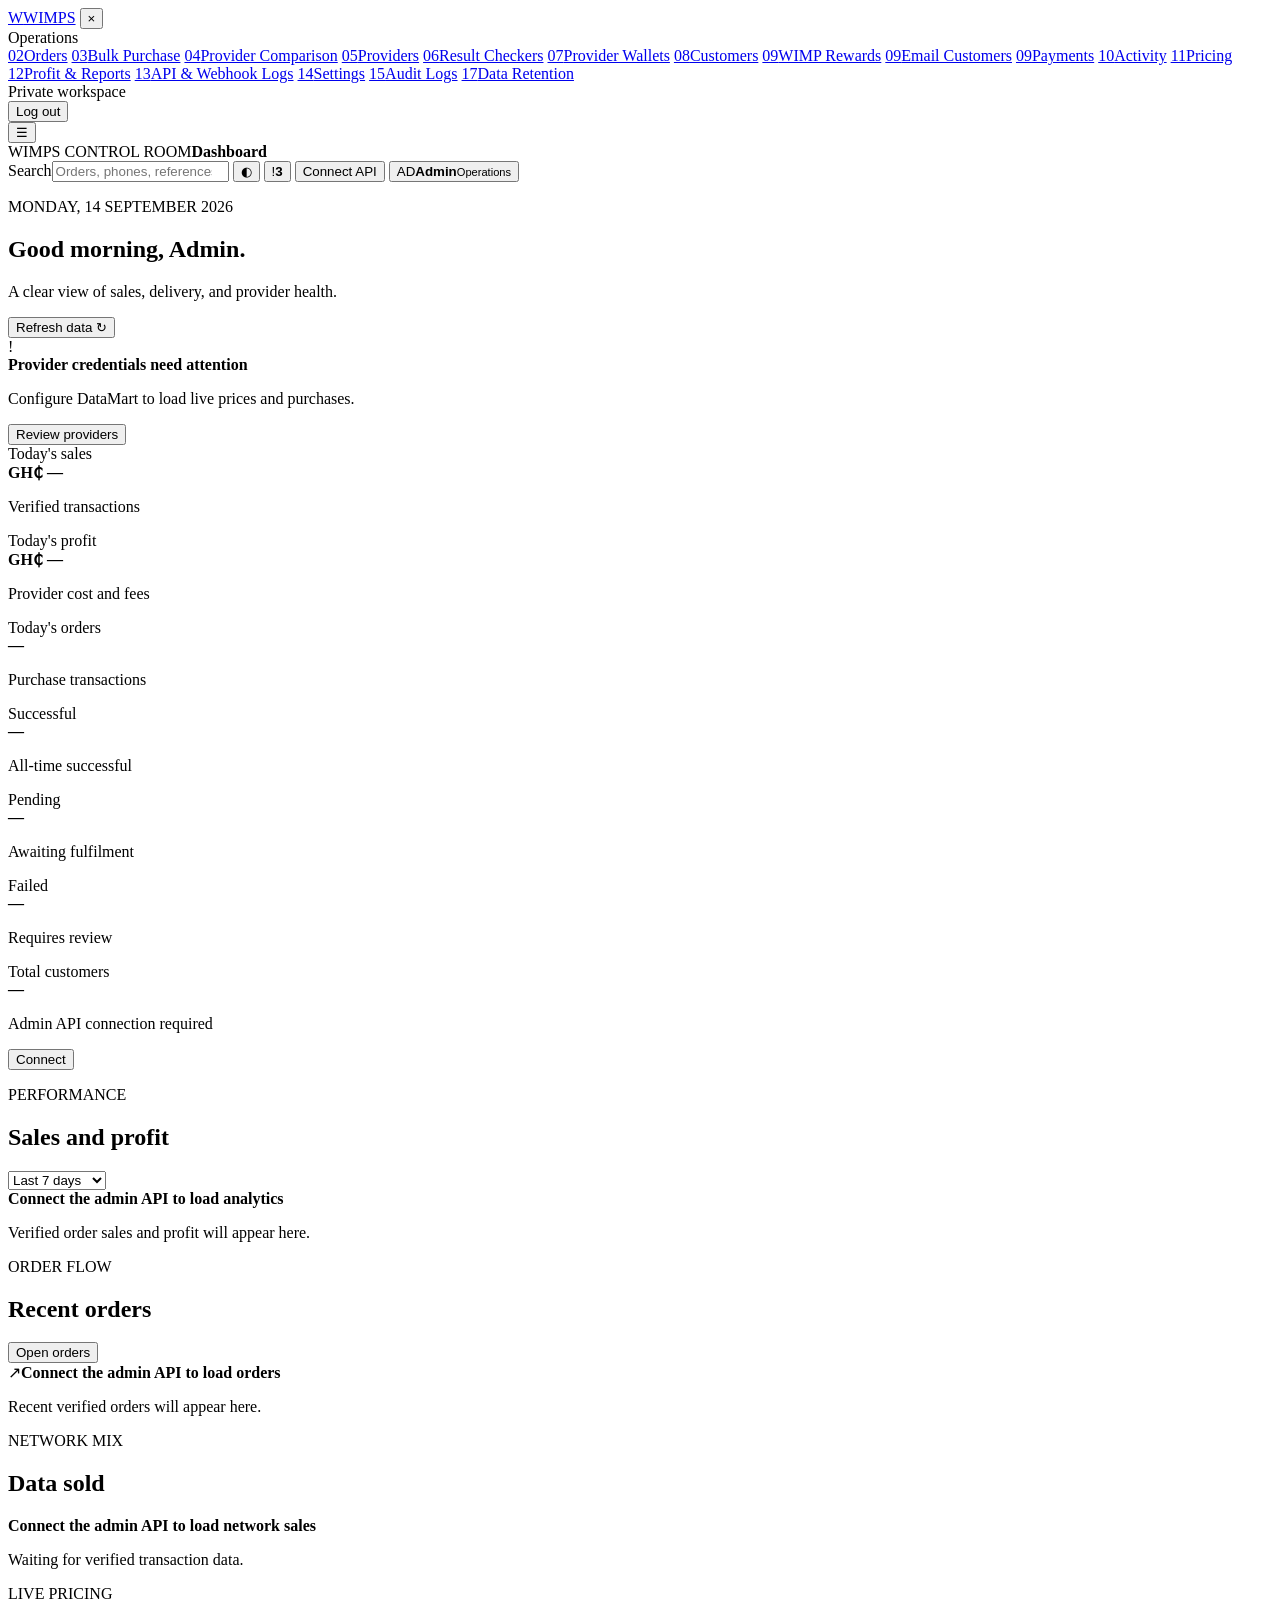
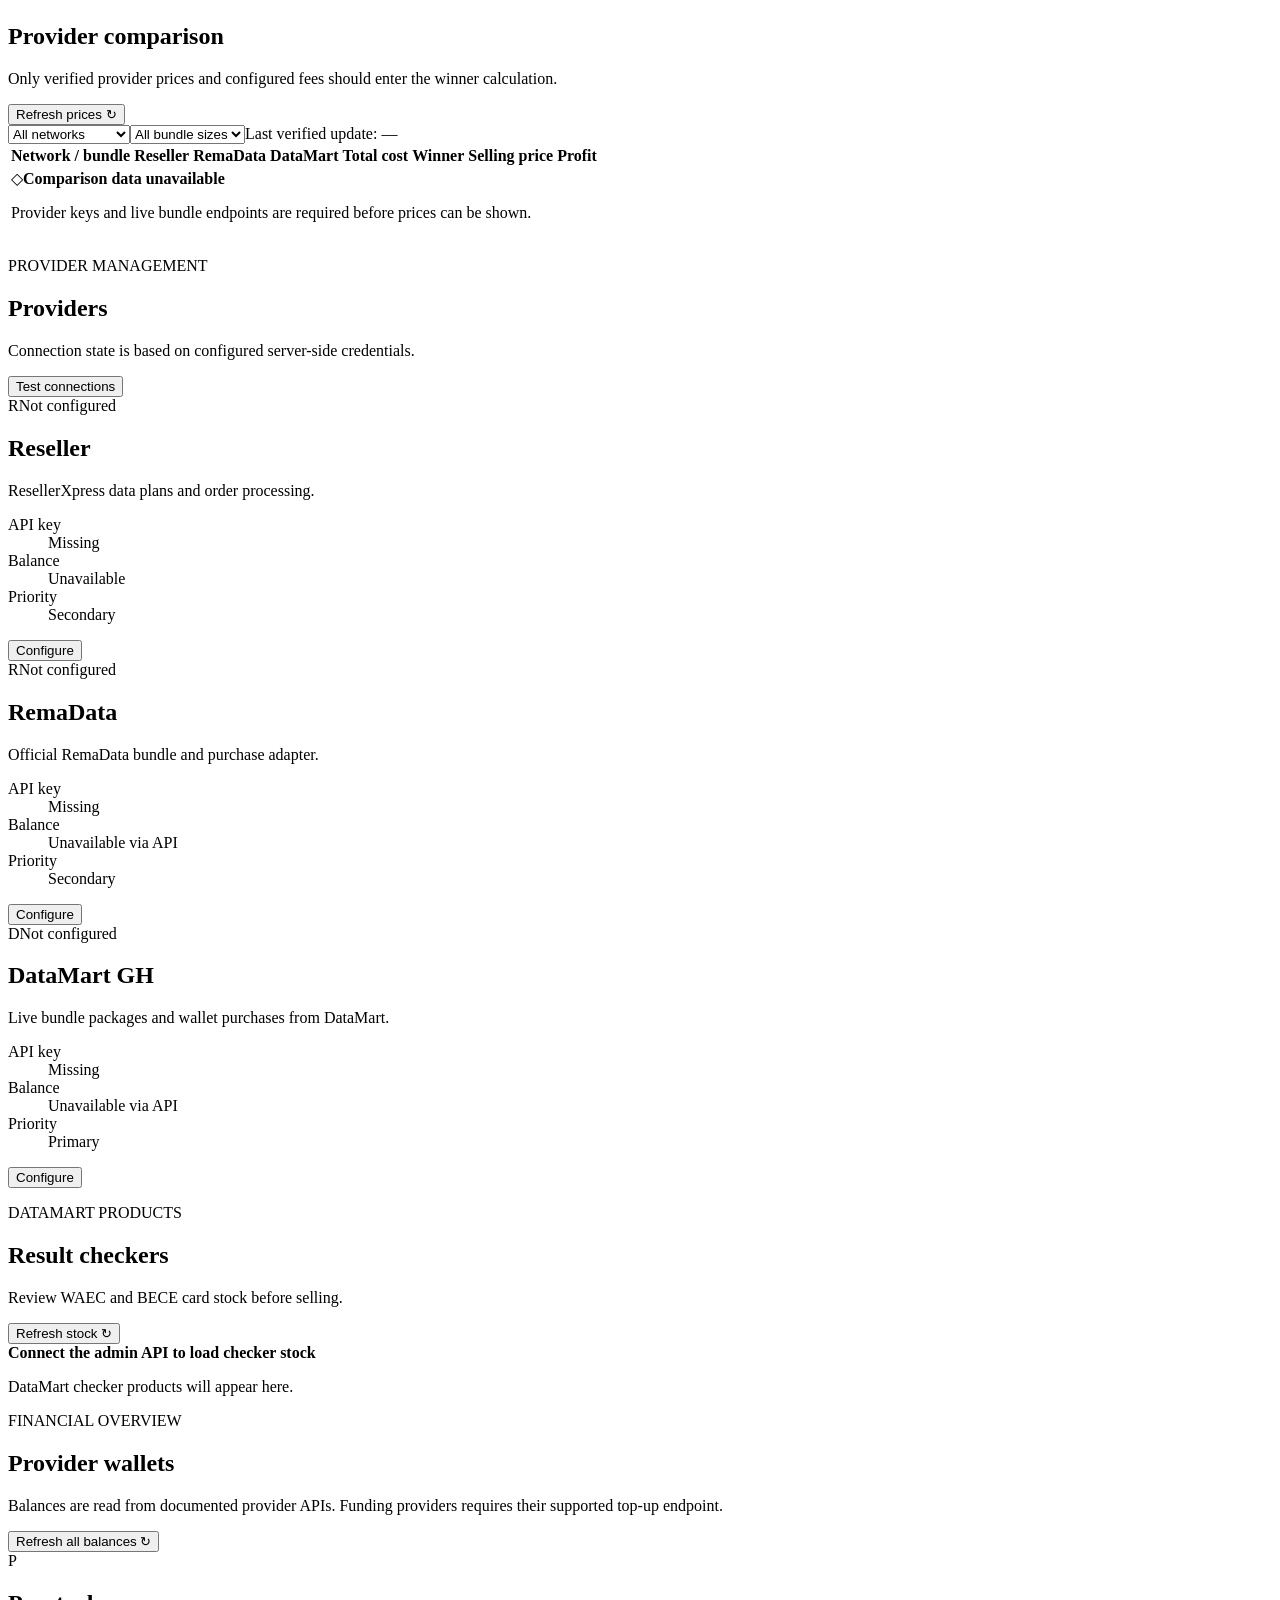
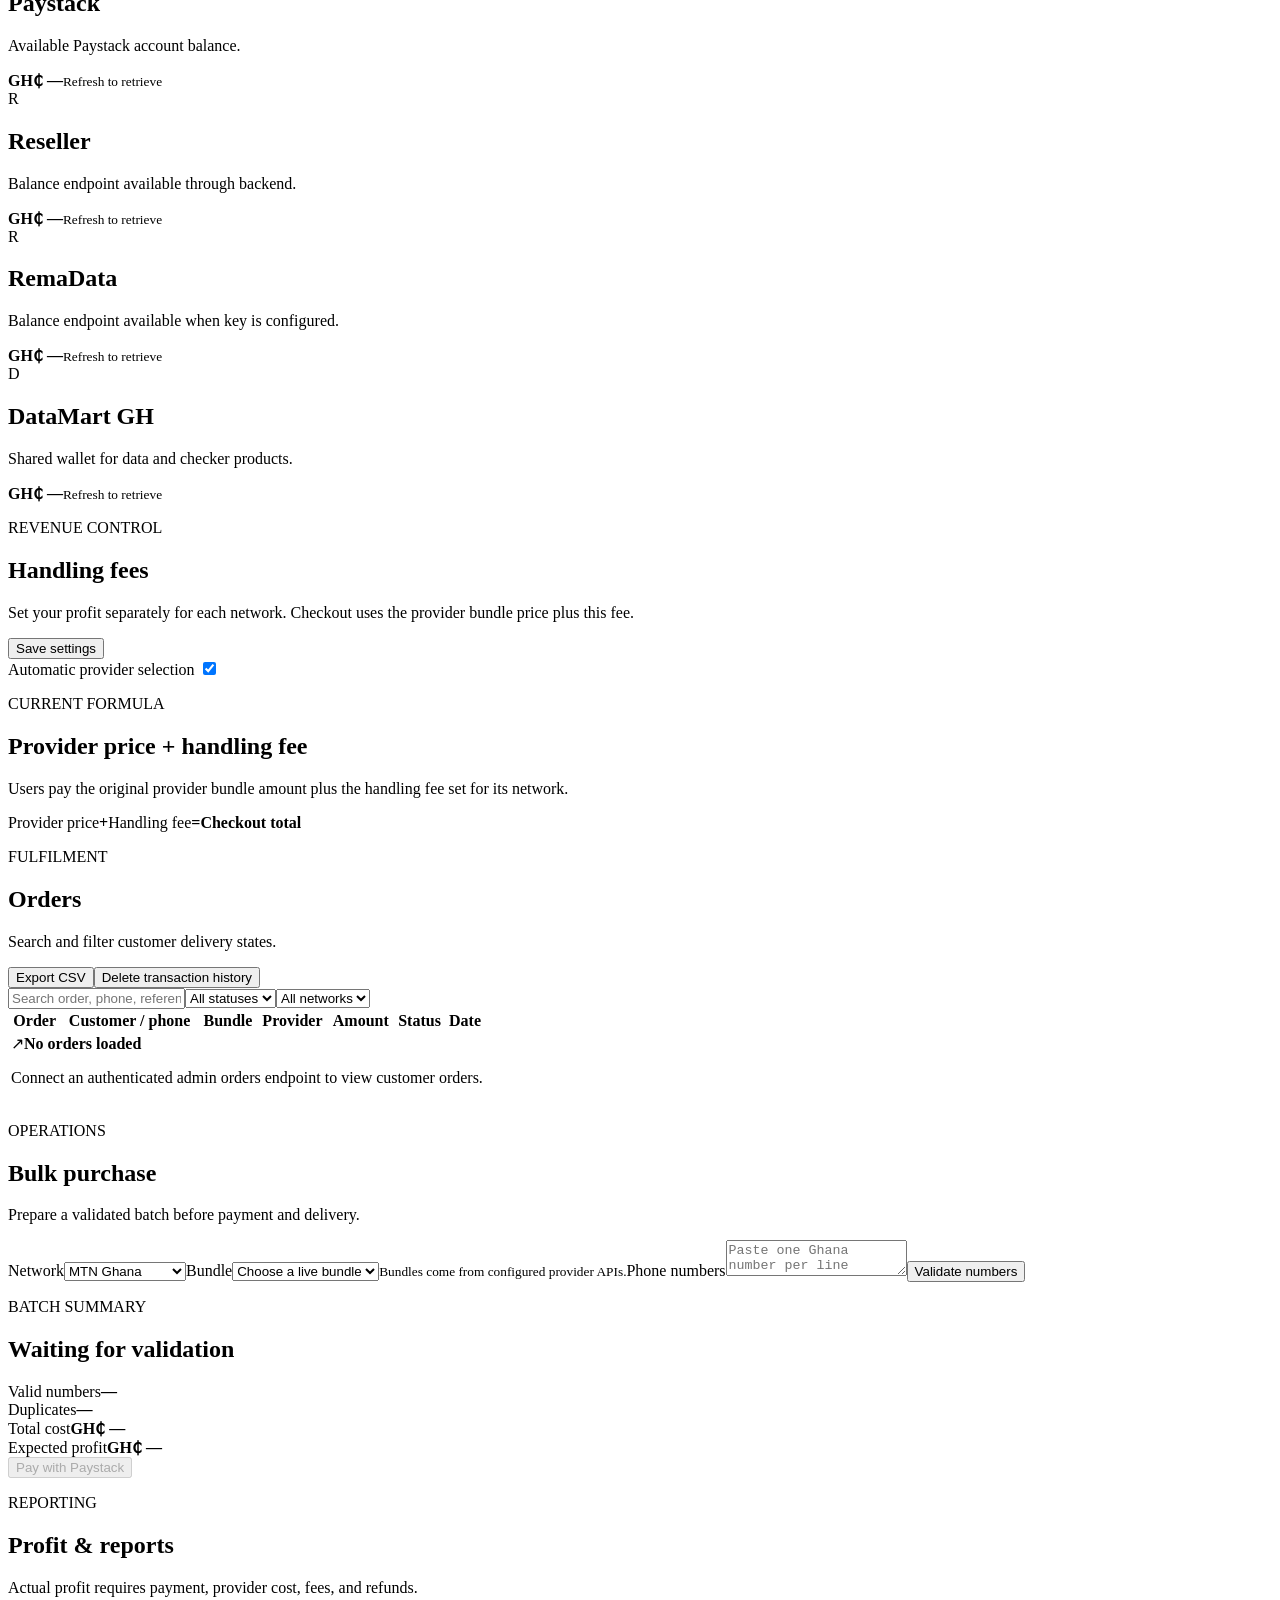
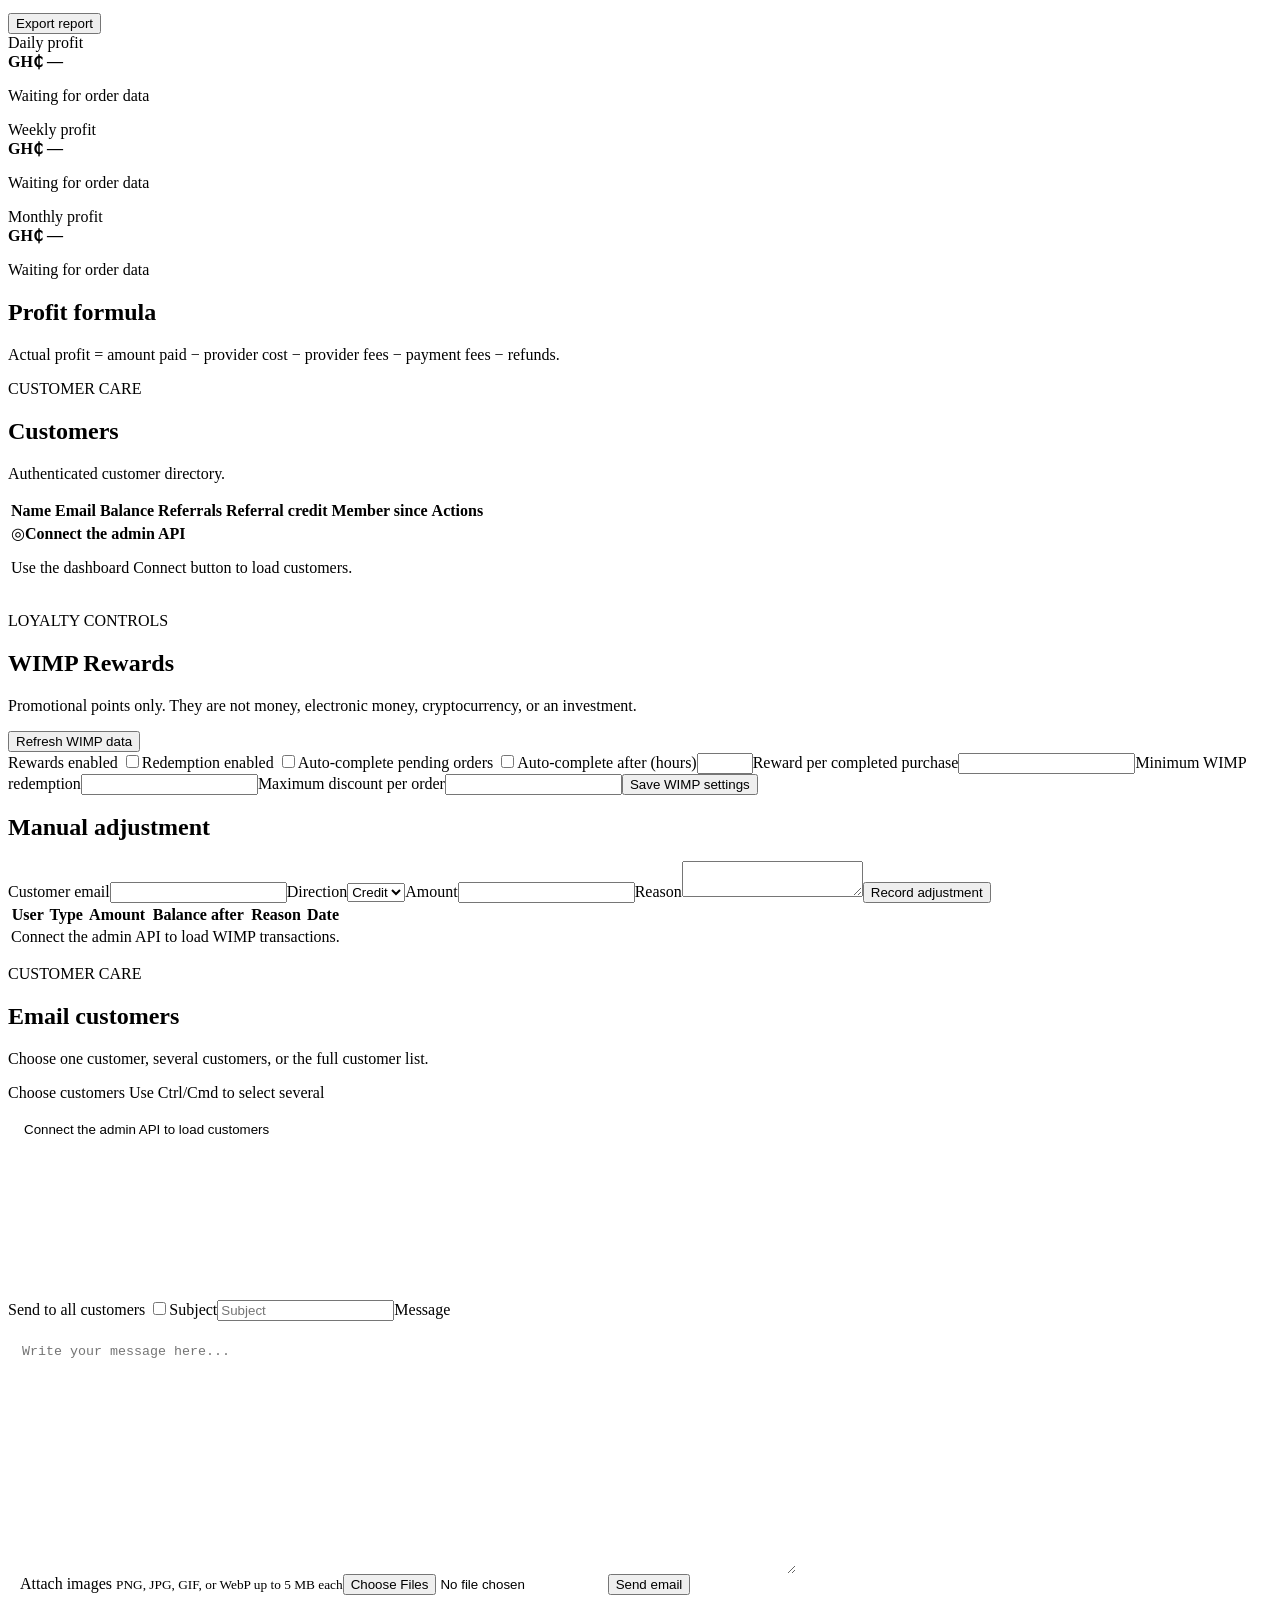
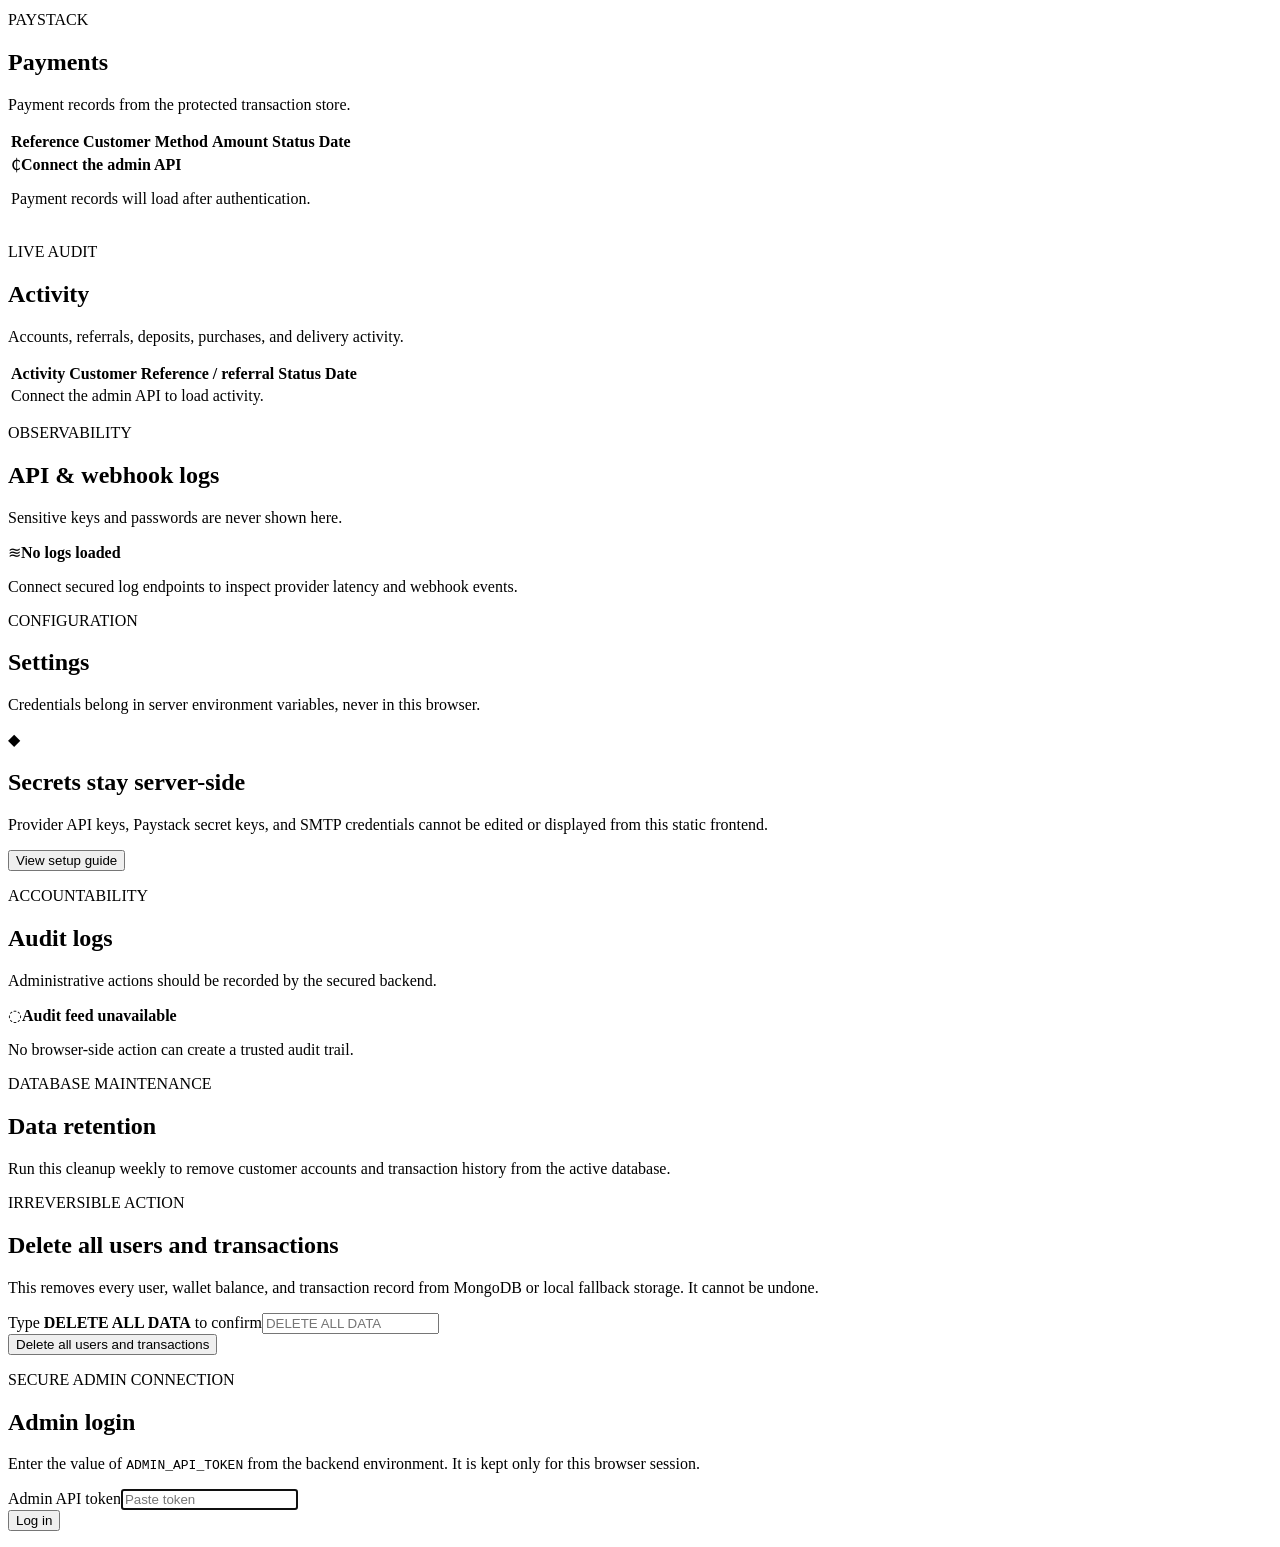
==== commit adb476d3: "Advanced SEO, login page improvements, PWA support, service worker - Enhanced SEO: sitemap.xml with " ====
--- a/admin/index.html
+++ b/admin/index.html
@@ -102,7 +102,7 @@
 
             <section class="view generic-view" data-panel="customers"><div class="page-heading"><div><p class="eyebrow">CUSTOMER CARE</p><h1>Customers</h1><p class="muted">Authenticated customer directory.</p></div></div><div class="table-panel"><div class="responsive-table"><table><thead><tr><th>Name</th><th>Email</th><th>Balance</th><th>Referrals</th><th>Referral credit</th><th>Member since</th><th>Actions</th></tr></thead><tbody id="customers-body"><tr><td colspan="7"><div class="empty-state"><span class="empty-icon">◎</span><strong>Connect the admin API</strong><p>Use the dashboard Connect button to load customers.</p></div></td></tr></tbody></table></div></div></section>
 
-            <section class="view generic-view" data-panel="wimp"><div class="page-heading"><div><p class="eyebrow">LOYALTY CONTROLS</p><h1>WIMP Rewards</h1><p class="muted">Promotional points only. They are not money, electronic money, cryptocurrency, or an investment.</p></div><button class="primary-button" id="wimp-refresh-button" type="button">Refresh WIMP data</button></div><div class="settings-grid"><form class="panel settings-form" id="wimp-settings-form"><label class="switch-label">Rewards enabled <input name="enabled" type="checkbox"><span class="switch"></span></label><label class="switch-label">Redemption enabled <input name="redemptionEnabled" type="checkbox"><span class="switch"></span></label><label class="switch-label">Auto-complete pending orders <input name="autoCompleteEnabled" type="checkbox"><span class="switch"></span></label><label>Auto-complete after (hours)<input name="autoCompleteHours" type="number" min="1" max="168" step="1" required></label><label>Reward per completed purchase<input name="rewardPerCompletedPurchase" type="number" min="0" step="0.01" required></label><label>Maximum discount per order<input name="maximumDiscount" type="number" min="0" step="0.01" required></label><button class="primary-button" type="submit">Save WIMP settings</button></form><form class="panel settings-form" id="wimp-adjust-form"><h2>Manual adjustment</h2><label>Customer email<input name="email" type="email" required></label><label>Direction<select name="direction"><option value="credit">Credit</option><option value="debit">Debit</option></select></label><label>Amount<input name="amount" type="number" min="0.01" step="0.01" required></label><label>Reason<textarea name="reason" required maxlength="500"></textarea></label><button class="secondary-button" type="submit">Record adjustment</button></form></div><div class="table-panel"><div class="responsive-table"><table><thead><tr><th>User</th><th>Type</th><th>Amount</th><th>Balance after</th><th>Reason</th><th>Date</th></tr></thead><tbody id="wimp-transactions-body"><tr><td colspan="6">Connect the admin API to load WIMP transactions.</td></tr></tbody></table></div></div></section>
+            <section class="view generic-view" data-panel="wimp"><div class="page-heading"><div><p class="eyebrow">LOYALTY CONTROLS</p><h1>WIMP Rewards</h1><p class="muted">Promotional points only. They are not money, electronic money, cryptocurrency, or an investment.</p></div><button class="primary-button" id="wimp-refresh-button" type="button">Refresh WIMP data</button></div><div class="settings-grid"><form class="panel settings-form" id="wimp-settings-form"><label class="switch-label">Rewards enabled <input name="enabled" type="checkbox"><span class="switch"></span></label><label class="switch-label">Redemption enabled <input name="redemptionEnabled" type="checkbox"><span class="switch"></span></label><label class="switch-label">Auto-complete pending orders <input name="autoCompleteEnabled" type="checkbox"><span class="switch"></span></label><label>Auto-complete after (hours)<input name="autoCompleteHours" type="number" min="1" max="168" step="1" required></label><label>Reward per completed purchase<input name="rewardPerCompletedPurchase" type="number" min="0" step="0.01" required></label><label>Minimum WIMP redemption<input name="minimumRedemption" type="number" min="0" step="0.01" required></label><label>Maximum discount per order<input name="maximumDiscount" type="number" min="0" step="0.01" required></label><button class="primary-button" type="submit">Save WIMP settings</button></form><form class="panel settings-form" id="wimp-adjust-form"><h2>Manual adjustment</h2><label>Customer email<input name="email" type="email" required></label><label>Direction<select name="direction"><option value="credit">Credit</option><option value="debit">Debit</option></select></label><label>Amount<input name="amount" type="number" min="0.01" step="0.01" required></label><label>Reason<textarea name="reason" required maxlength="500"></textarea></label><button class="secondary-button" type="submit">Record adjustment</button></form></div><div class="table-panel"><div class="responsive-table"><table><thead><tr><th>User</th><th>Type</th><th>Amount</th><th>Balance after</th><th>Reason</th><th>Date</th></tr></thead><tbody id="wimp-transactions-body"><tr><td colspan="6">Connect the admin API to load WIMP transactions.</td></tr></tbody></table></div></div></section>
 
             <section class="view generic-view" data-panel="email"><div class="page-heading"><div><p class="eyebrow">CUSTOMER CARE</p><h1>Email customers</h1><p class="muted">Choose one customer, several customers, or the full customer list.</p></div></div><form class="panel settings-form customer-email-form" id="customer-email-form"><label>Choose customers <span>Use Ctrl/Cmd to select several</span><select name="recipients" multiple size="8"><option value="">Connect the admin API to load customers</option></select></label><label class="switch-label">Send to all customers <input name="allCustomers" type="checkbox"><span class="switch"></span></label><label>Subject<input name="subject" type="text" required placeholder="Subject"></label><label>Message<textarea class="customer-message" name="message" rows="10" required placeholder="Write your message here..."></textarea></label><label class="image-attachments">Attach images <small>PNG, JPG, GIF, or WebP up to 5 MB each</small><input name="attachments" type="file" accept="image/png,image/jpeg,image/gif,image/webp" multiple></label><button type="submit" class="primary-button" data-action="send-email">Send email</button></form></section>
             <section class="view generic-view" data-panel="payments"><div class="page-heading"><div><p class="eyebrow">PAYSTACK</p><h1>Payments</h1><p class="muted">Payment records from the protected transaction store.</p></div></div><div class="table-panel"><div class="responsive-table"><table><thead><tr><th>Reference</th><th>Customer</th><th>Method</th><th>Amount</th><th>Status</th><th>Date</th></tr></thead><tbody id="payments-body"><tr><td colspan="6"><div class="empty-state"><span class="empty-icon">₵</span><strong>Connect the admin API</strong><p>Payment records will load after authentication.</p></div></td></tr></tbody></table></div></div></section>
@@ -127,5 +127,14 @@
     <script src="../config.js?v=5"></script>
     <script src="https://js.paystack.co/v1/inline.js"></script>
     <script src="admin.js?v=5"></script>
+    <script>
+      if ('serviceWorker' in navigator) {
+        window.addEventListener('load', () => {
+          navigator.serviceWorker.register('/sw.js')
+            .then(reg => console.log('SW registered:', reg.scope))
+            .catch(err => console.log('SW registration failed:', err));
+        });
+      }
+    </script>
 </body>
 </html>
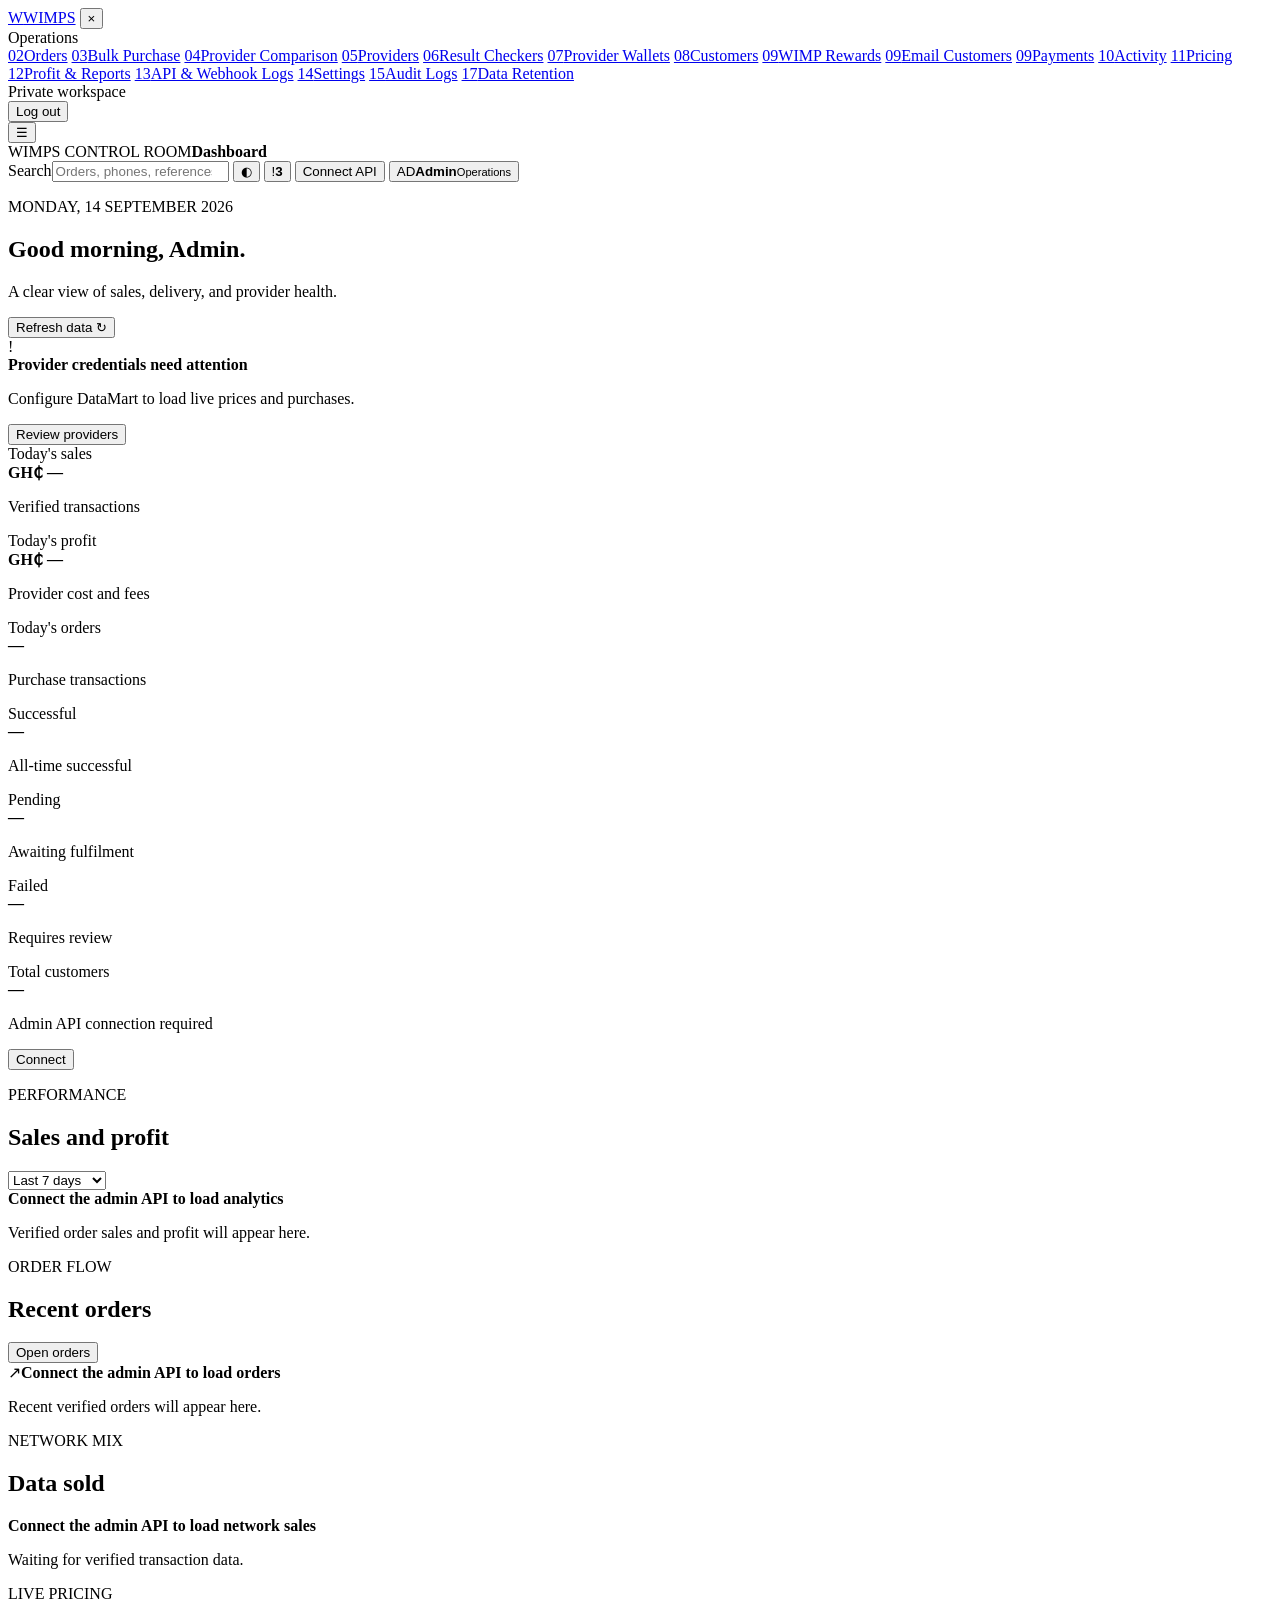
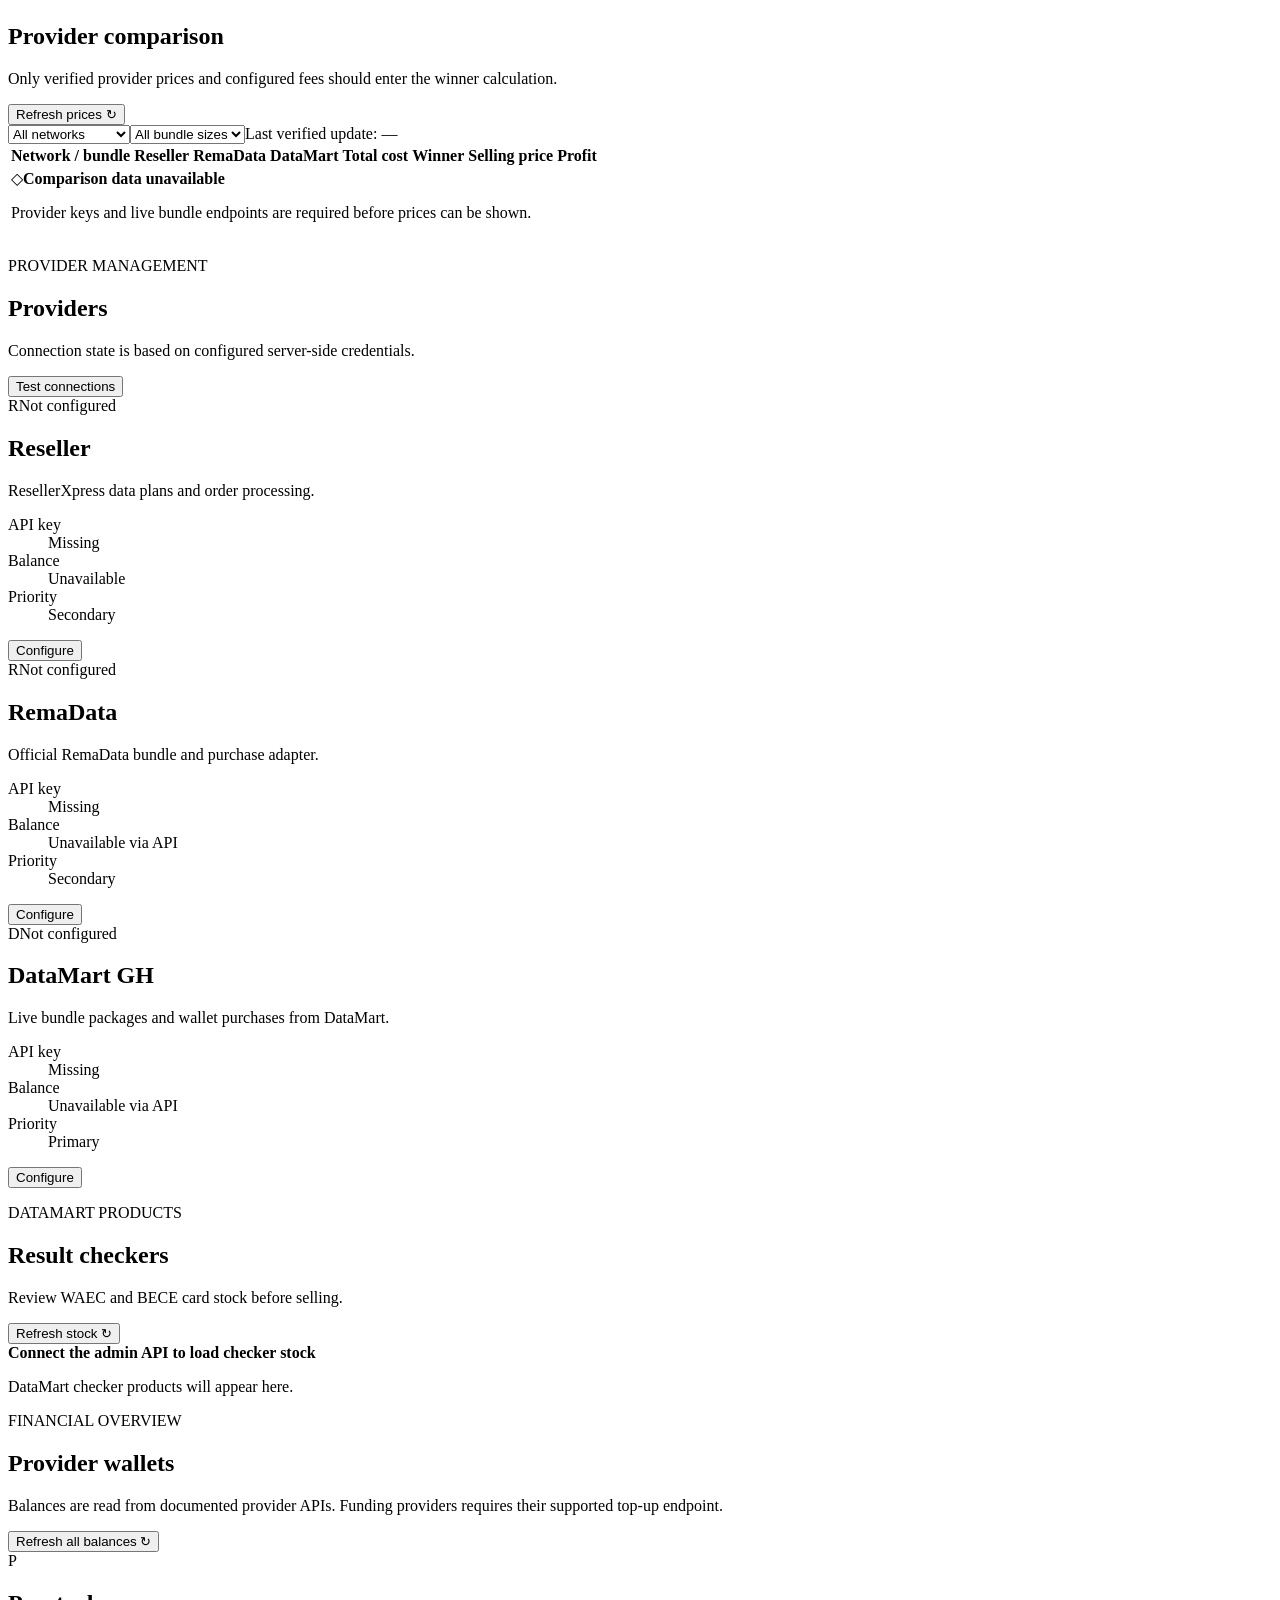
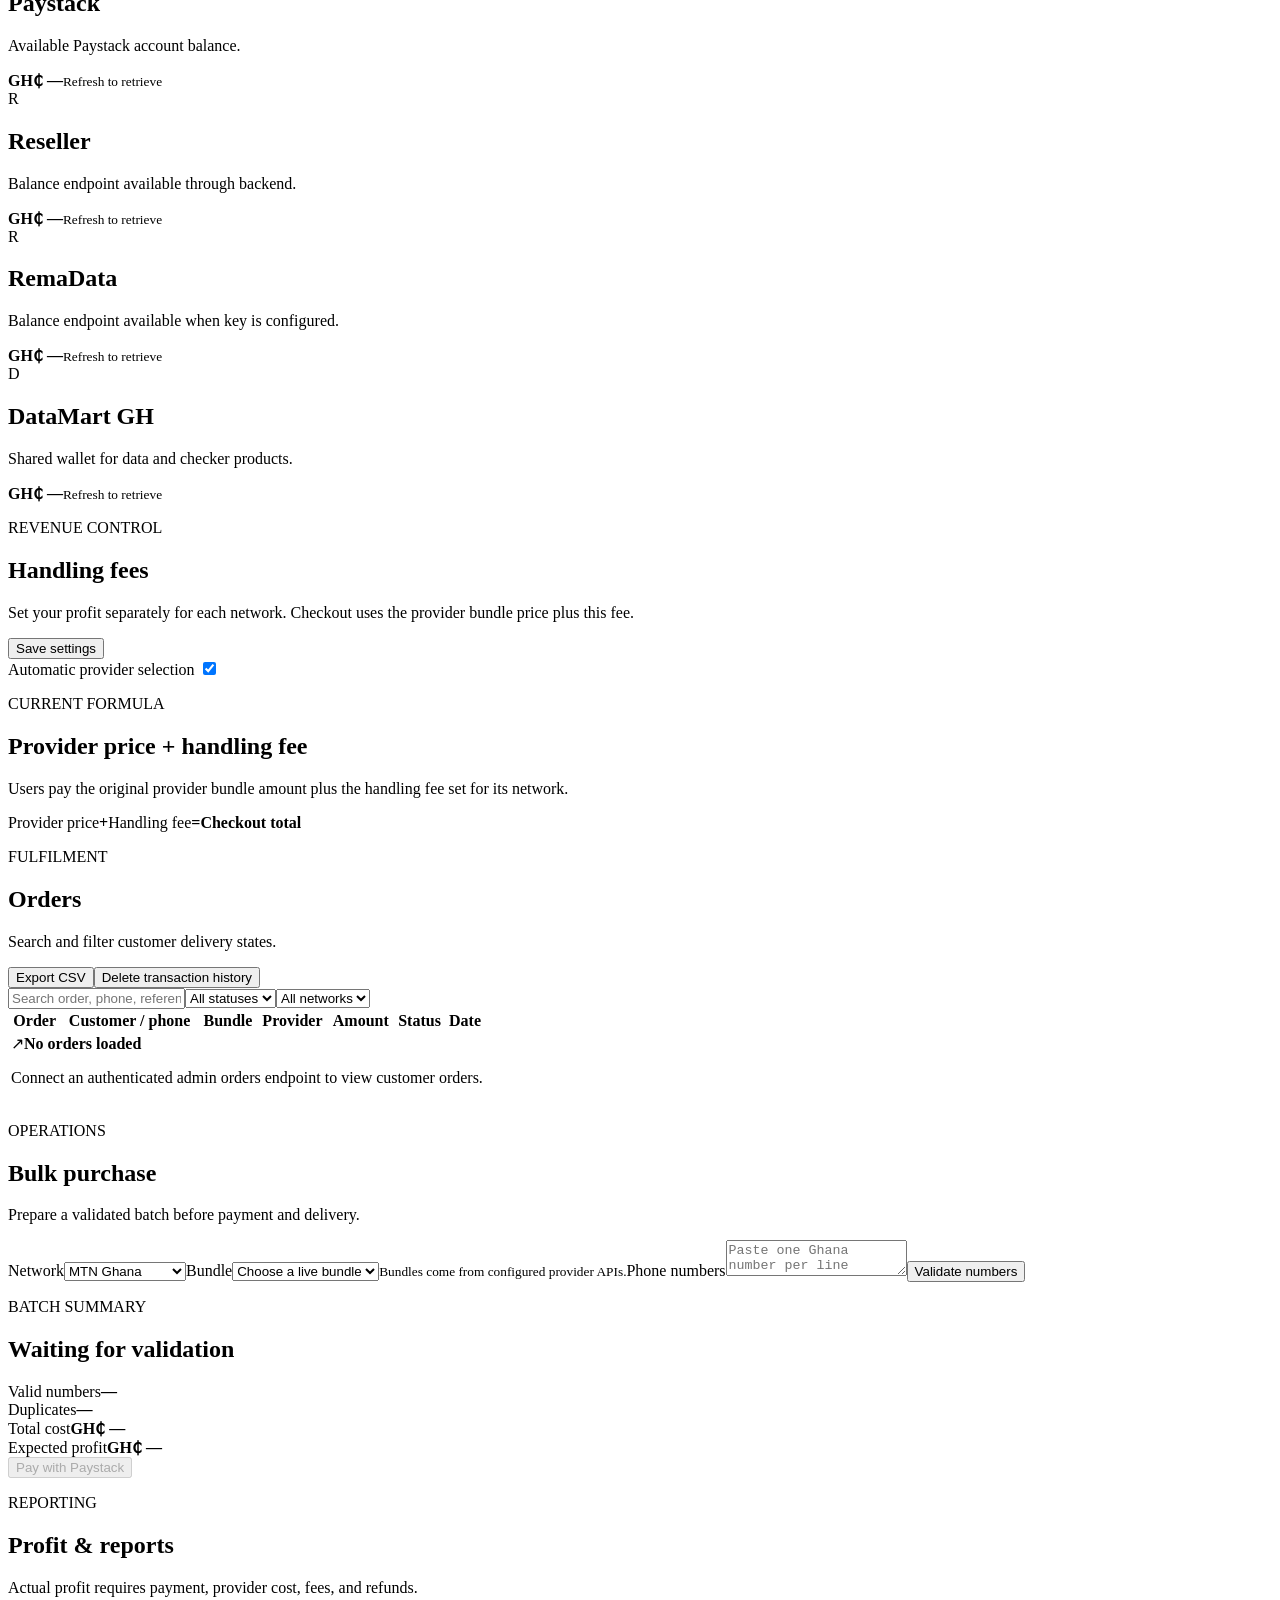
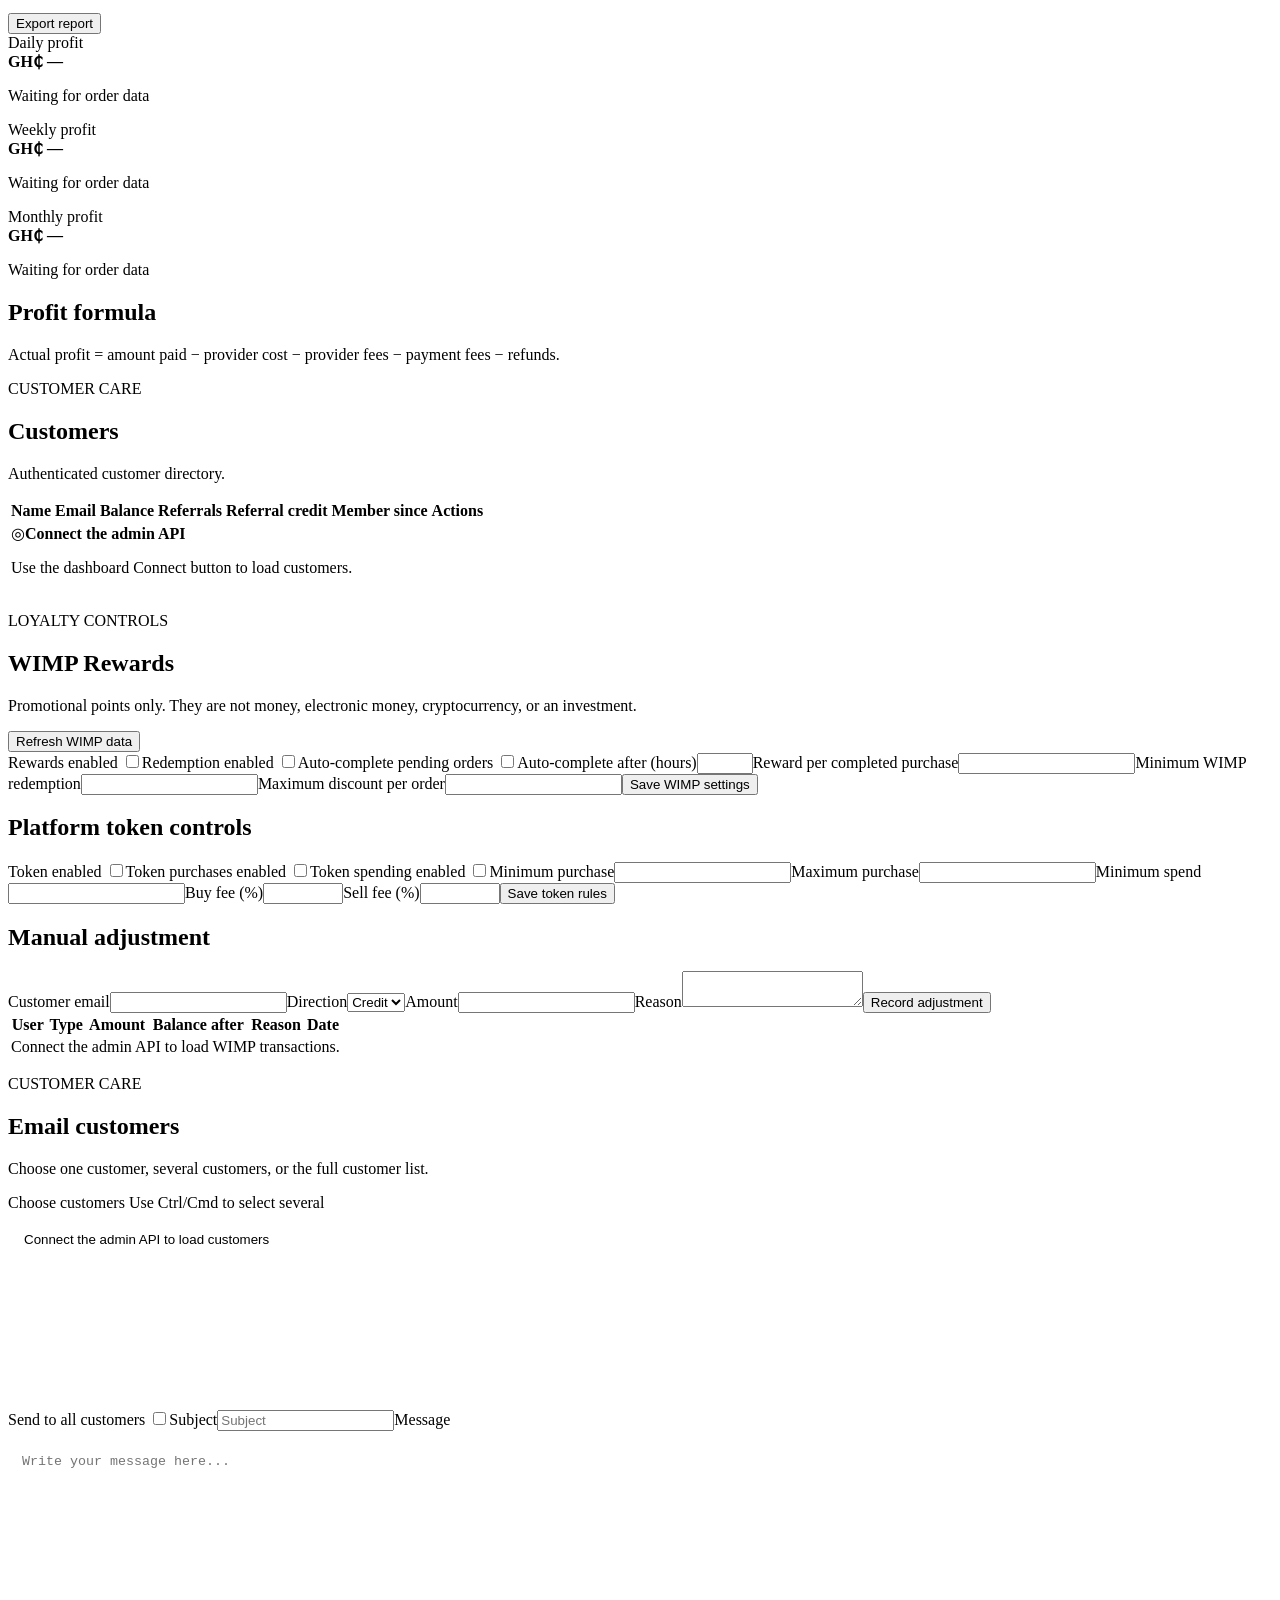
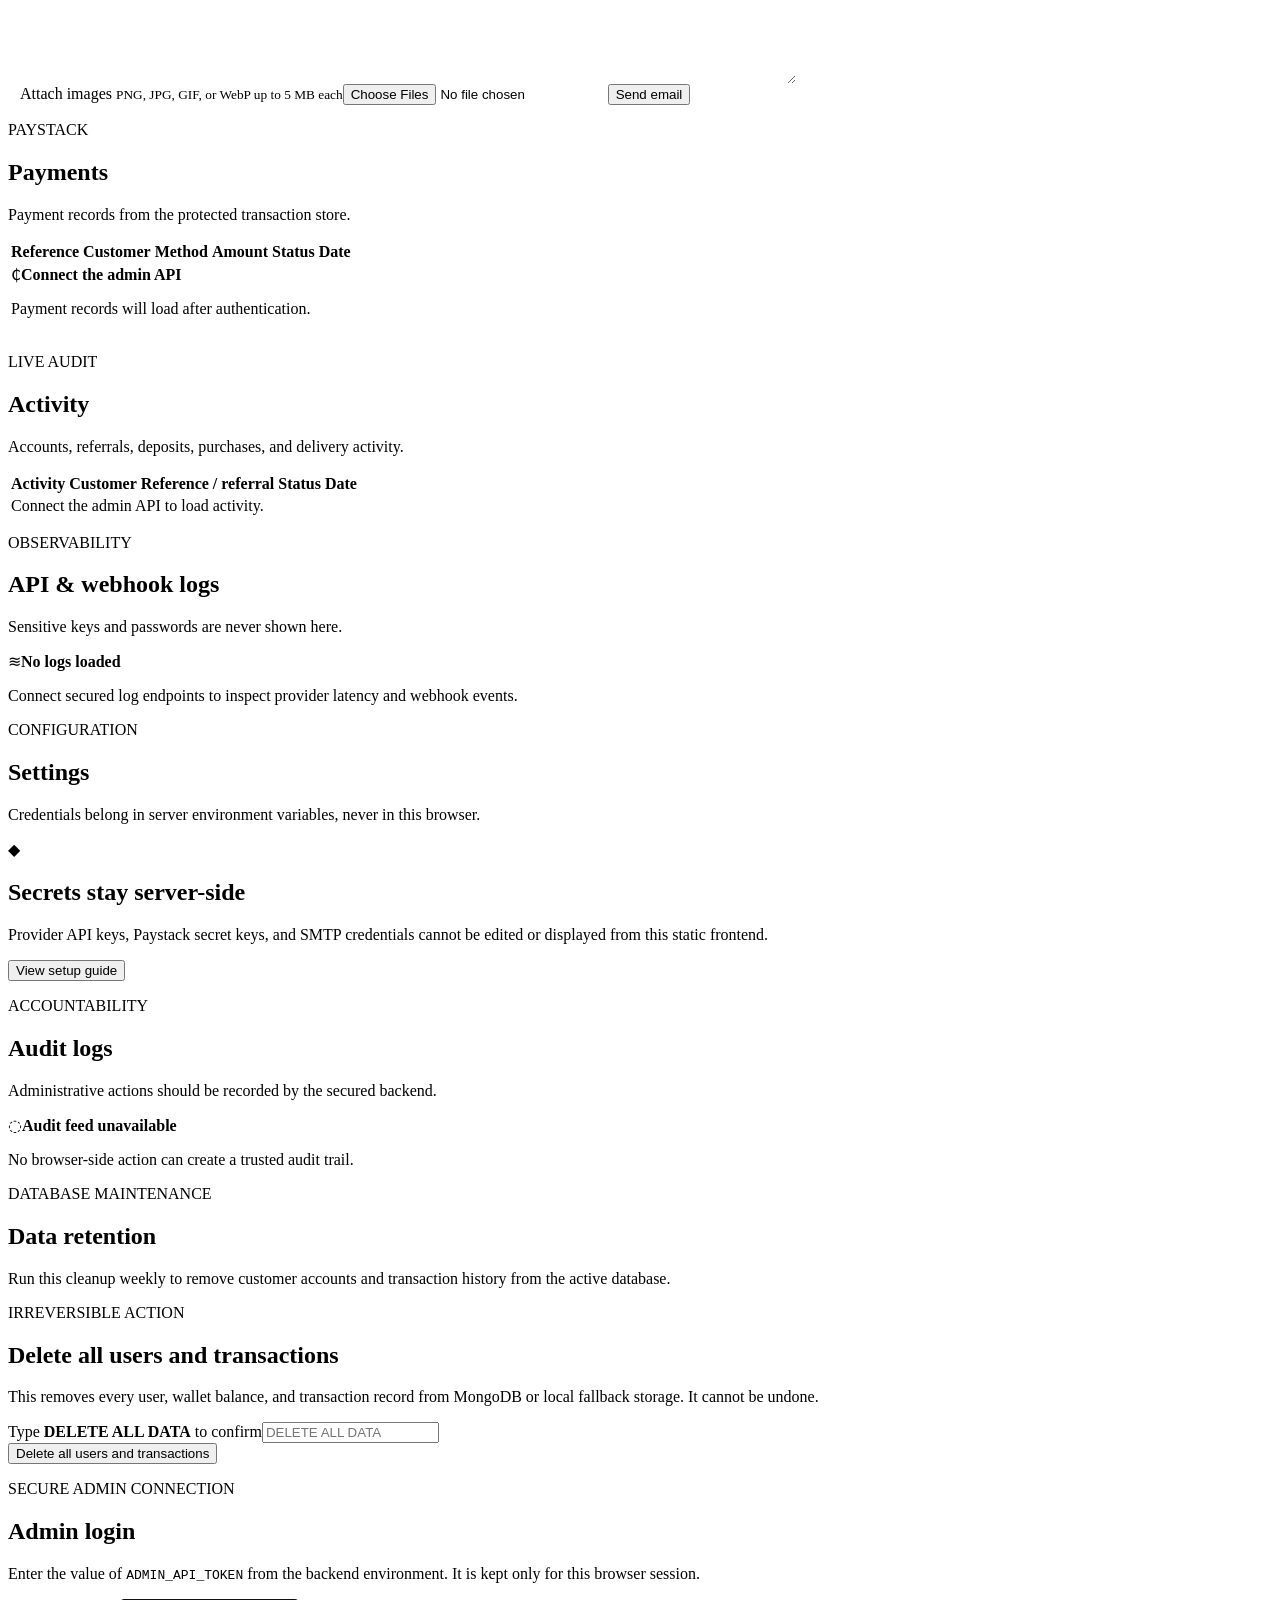
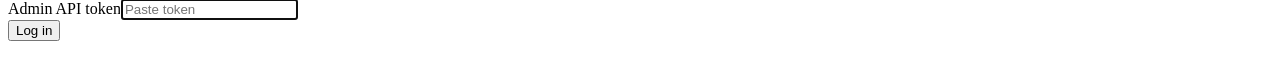
==== commit b6545e54: "Add WIMP token UX and notification polish" ====
--- a/admin/index.html
+++ b/admin/index.html
@@ -102,7 +102,7 @@
 
             <section class="view generic-view" data-panel="customers"><div class="page-heading"><div><p class="eyebrow">CUSTOMER CARE</p><h1>Customers</h1><p class="muted">Authenticated customer directory.</p></div></div><div class="table-panel"><div class="responsive-table"><table><thead><tr><th>Name</th><th>Email</th><th>Balance</th><th>Referrals</th><th>Referral credit</th><th>Member since</th><th>Actions</th></tr></thead><tbody id="customers-body"><tr><td colspan="7"><div class="empty-state"><span class="empty-icon">◎</span><strong>Connect the admin API</strong><p>Use the dashboard Connect button to load customers.</p></div></td></tr></tbody></table></div></div></section>
 
-            <section class="view generic-view" data-panel="wimp"><div class="page-heading"><div><p class="eyebrow">LOYALTY CONTROLS</p><h1>WIMP Rewards</h1><p class="muted">Promotional points only. They are not money, electronic money, cryptocurrency, or an investment.</p></div><button class="primary-button" id="wimp-refresh-button" type="button">Refresh WIMP data</button></div><div class="settings-grid"><form class="panel settings-form" id="wimp-settings-form"><label class="switch-label">Rewards enabled <input name="enabled" type="checkbox"><span class="switch"></span></label><label class="switch-label">Redemption enabled <input name="redemptionEnabled" type="checkbox"><span class="switch"></span></label><label class="switch-label">Auto-complete pending orders <input name="autoCompleteEnabled" type="checkbox"><span class="switch"></span></label><label>Auto-complete after (hours)<input name="autoCompleteHours" type="number" min="1" max="168" step="1" required></label><label>Reward per completed purchase<input name="rewardPerCompletedPurchase" type="number" min="0" step="0.01" required></label><label>Minimum WIMP redemption<input name="minimumRedemption" type="number" min="0" step="0.01" required></label><label>Maximum discount per order<input name="maximumDiscount" type="number" min="0" step="0.01" required></label><button class="primary-button" type="submit">Save WIMP settings</button></form><form class="panel settings-form" id="wimp-adjust-form"><h2>Manual adjustment</h2><label>Customer email<input name="email" type="email" required></label><label>Direction<select name="direction"><option value="credit">Credit</option><option value="debit">Debit</option></select></label><label>Amount<input name="amount" type="number" min="0.01" step="0.01" required></label><label>Reason<textarea name="reason" required maxlength="500"></textarea></label><button class="secondary-button" type="submit">Record adjustment</button></form></div><div class="table-panel"><div class="responsive-table"><table><thead><tr><th>User</th><th>Type</th><th>Amount</th><th>Balance after</th><th>Reason</th><th>Date</th></tr></thead><tbody id="wimp-transactions-body"><tr><td colspan="6">Connect the admin API to load WIMP transactions.</td></tr></tbody></table></div></div></section>
+            <section class="view generic-view" data-panel="wimp"><div class="page-heading"><div><p class="eyebrow">LOYALTY CONTROLS</p><h1>WIMP Rewards</h1><p class="muted">Promotional points only. They are not money, electronic money, cryptocurrency, or an investment.</p></div><button class="primary-button" id="wimp-refresh-button" type="button">Refresh WIMP data</button></div><div class="settings-grid"><form class="panel settings-form" id="wimp-settings-form"><label class="switch-label">Rewards enabled <input name="enabled" type="checkbox"><span class="switch"></span></label><label class="switch-label">Redemption enabled <input name="redemptionEnabled" type="checkbox"><span class="switch"></span></label><label class="switch-label">Auto-complete pending orders <input name="autoCompleteEnabled" type="checkbox"><span class="switch"></span></label><label>Auto-complete after (hours)<input name="autoCompleteHours" type="number" min="1" max="168" step="1" required></label><label>Reward per completed purchase<input name="rewardPerCompletedPurchase" type="number" min="0" step="0.01" required></label><label>Minimum WIMP redemption<input name="minimumRedemption" type="number" min="0" step="0.01" required></label><label>Maximum discount per order<input name="maximumDiscount" type="number" min="0" step="0.01" required></label><button class="primary-button" type="submit">Save WIMP settings</button></form><form class="panel settings-form" id="wimp-token-form"><h2>Platform token controls</h2><label class="switch-label">Token enabled <input name="tokenEnabled" type="checkbox"><span class="switch"></span></label><label class="switch-label">Token purchases enabled <input name="tokenPurchaseEnabled" type="checkbox"><span class="switch"></span></label><label class="switch-label">Token spending enabled <input name="tokenSpendEnabled" type="checkbox"><span class="switch"></span></label><label>Minimum purchase<input name="tokenMinPurchase" type="number" min="0" step="0.01" required></label><label>Maximum purchase<input name="tokenMaxPurchase" type="number" min="0" step="0.01" required></label><label>Minimum spend<input name="tokenMinSpend" type="number" min="0" step="0.01" required></label><label>Buy fee (%)<input name="tokenBuyFeePercent" type="number" min="0" max="100" step="0.01" required></label><label>Sell fee (%)<input name="tokenSellFeePercent" type="number" min="0" max="100" step="0.01" required></label><button class="secondary-button" type="submit">Save token rules</button></form><form class="panel settings-form" id="wimp-adjust-form"><h2>Manual adjustment</h2><label>Customer email<input name="email" type="email" required></label><label>Direction<select name="direction"><option value="credit">Credit</option><option value="debit">Debit</option></select></label><label>Amount<input name="amount" type="number" min="0.01" step="0.01" required></label><label>Reason<textarea name="reason" required maxlength="500"></textarea></label><button class="secondary-button" type="submit">Record adjustment</button></form></div><div class="table-panel"><div class="responsive-table"><table><thead><tr><th>User</th><th>Type</th><th>Amount</th><th>Balance after</th><th>Reason</th><th>Date</th></tr></thead><tbody id="wimp-transactions-body"><tr><td colspan="6">Connect the admin API to load WIMP transactions.</td></tr></tbody></table></div></div></section>
 
             <section class="view generic-view" data-panel="email"><div class="page-heading"><div><p class="eyebrow">CUSTOMER CARE</p><h1>Email customers</h1><p class="muted">Choose one customer, several customers, or the full customer list.</p></div></div><form class="panel settings-form customer-email-form" id="customer-email-form"><label>Choose customers <span>Use Ctrl/Cmd to select several</span><select name="recipients" multiple size="8"><option value="">Connect the admin API to load customers</option></select></label><label class="switch-label">Send to all customers <input name="allCustomers" type="checkbox"><span class="switch"></span></label><label>Subject<input name="subject" type="text" required placeholder="Subject"></label><label>Message<textarea class="customer-message" name="message" rows="10" required placeholder="Write your message here..."></textarea></label><label class="image-attachments">Attach images <small>PNG, JPG, GIF, or WebP up to 5 MB each</small><input name="attachments" type="file" accept="image/png,image/jpeg,image/gif,image/webp" multiple></label><button type="submit" class="primary-button" data-action="send-email">Send email</button></form></section>
             <section class="view generic-view" data-panel="payments"><div class="page-heading"><div><p class="eyebrow">PAYSTACK</p><h1>Payments</h1><p class="muted">Payment records from the protected transaction store.</p></div></div><div class="table-panel"><div class="responsive-table"><table><thead><tr><th>Reference</th><th>Customer</th><th>Method</th><th>Amount</th><th>Status</th><th>Date</th></tr></thead><tbody id="payments-body"><tr><td colspan="6"><div class="empty-state"><span class="empty-icon">₵</span><strong>Connect the admin API</strong><p>Payment records will load after authentication.</p></div></td></tr></tbody></table></div></div></section>
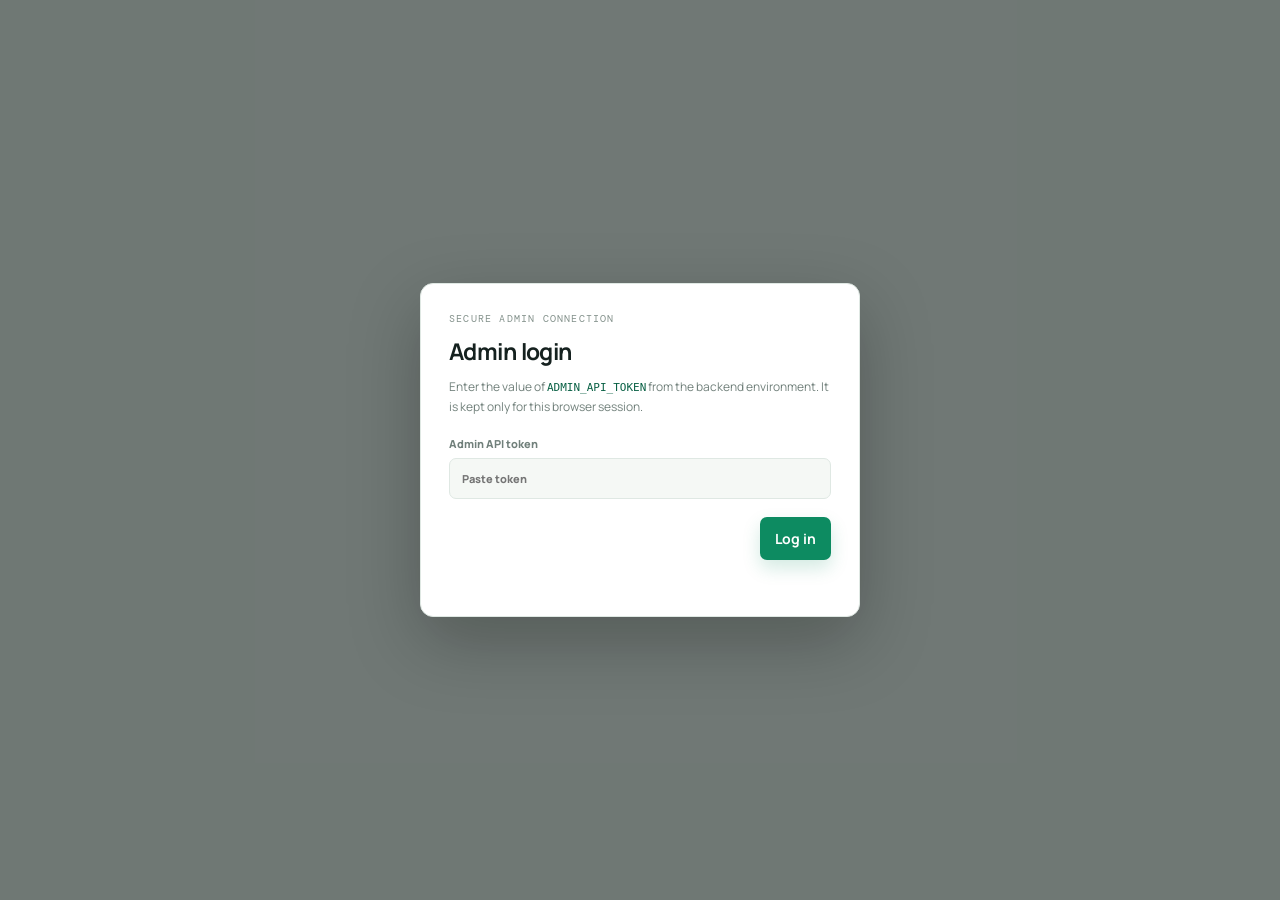
==== commit 325d7043: "Add shared page metadata and image assets" ====
--- a/admin/index.html
+++ b/admin/index.html
@@ -3,7 +3,10 @@
 <head>
     <meta charset="utf-8">
     <meta name="viewport" content="width=device-width, initial-scale=1">
+    <meta name="robots" content="noindex, nofollow">
     <meta name="description" content="WIMPS operations dashboard">
+    <link rel="icon" href="/favicon.ico">
+    <link rel="icon" type="image/png" href="/logo-512.png">
     <title>WIMPS Admin</title>
     <link rel="stylesheet" href="admin.css">
     <style>
--- a/admin/admin.css
+++ b/admin/admin.css
@@ -0,0 +1,167 @@
+@import url('https://fonts.googleapis.com/css2?family=DM+Mono:wght@400;500&family=Manrope:wght@400;500;600;700;800&display=swap');
+
+:root { --ink:#15211f; --muted:#71807b; --line:#dfe8e3; --paper:#f5f8f5; --card:#fff; --green:#0d8b61; --green-dark:#086044; --mint:#dff4ea; --yellow:#f4c95d; --red:#c85b54; --sidebar:#102522; --shadow:0 16px 40px rgba(27,58,46,.08); }
+* { box-sizing:border-box; }
+html { scroll-behavior:smooth; }
+body { margin:0; background:var(--paper); color:var(--ink); font-family:'Manrope',sans-serif; font-size:14px; overflow-x:hidden; }
+button,input,select,textarea { font:inherit; }
+button { cursor:pointer; }
+a { color:inherit; text-decoration:none; }
+.app-shell { display:flex; min-height:100vh; }
+body:not(.admin-authenticated) .app-shell { display:none; }
+.sidebar { background:var(--sidebar); color:#e7f4ed; display:flex; flex-direction:column; flex:0 0 258px; min-height:100vh; padding:26px 16px 18px; position:sticky; top:0; height:100vh; overflow-y:auto; overflow-x:hidden; z-index:20; scrollbar-width:thin; scrollbar-color:#42665a transparent; }
+.sidebar::-webkit-scrollbar { width:6px; }
+.sidebar::-webkit-scrollbar-track { background:transparent; }
+.sidebar::-webkit-scrollbar-thumb { background:#42665a; border-radius:8px; }
+.brand-row { display:flex; align-items:center; justify-content:space-between; padding:0 10px 32px; }
+.brand { display:flex; align-items:center; gap:10px; font-weight:800; letter-spacing:.08em; }
+.brand-mark { display:grid; place-items:center; width:32px; height:32px; border-radius:9px; background:var(--yellow); color:var(--sidebar); font-weight:800; }
+.sidebar-close,.menu-toggle { display:none; }
+.workspace-label,.eyebrow { color:#84928c; font-family:'DM Mono',monospace; font-size:10px; letter-spacing:.12em; text-transform:uppercase; }
+.workspace-label { padding:0 12px 12px; }
+.side-nav { display:grid; gap:3px; }
+.nav-link { display:flex; align-items:center; gap:12px; border-radius:9px; color:#aebdb7; padding:11px 12px; font-size:12px; font-weight:600; transition:.2s ease; }
+.nav-link span { color:#60736c; font-family:'DM Mono',monospace; font-size:10px; }
+.nav-link:hover,.nav-link.active { background:#1d3a32; color:#fff; }
+.nav-link.active { box-shadow:inset 3px 0 var(--yellow); }
+.sidebar-footer { margin-top:auto; padding:18px 10px 0; border-top:1px solid rgba(255,255,255,.09); }
+.secure-note { color:#9bb0a7; display:flex; align-items:center; gap:8px; font-size:11px; margin-bottom:16px; }
+.status-dot { width:7px; height:7px; background:#5ed19d; border-radius:50%; box-shadow:0 0 0 4px rgba(94,209,157,.12); }
+.logout-button { width:100%; background:none; border:1px solid rgba(255,255,255,.15); color:#c8d5cf; padding:10px; border-radius:7px; }
+.main-content { min-width:0; flex:1; }
+.topbar { height:80px; display:flex; align-items:center; justify-content:space-between; gap:22px; padding:0 clamp(22px,4vw,60px); background:rgba(245,248,245,.9); border-bottom:1px solid var(--line); position:sticky; top:0; z-index:10; backdrop-filter:blur(14px); }
+.topbar-context { display:flex; align-items:baseline; gap:15px; min-width:170px; }
+.topbar-context strong { font-size:14px; }
+.topbar-actions { display:flex; align-items:center; gap:14px; }
+.search-box { display:flex; align-items:center; gap:8px; color:var(--muted); background:#fff; border:1px solid var(--line); padding:8px 12px; border-radius:8px; }
+.search-box span { color:#a4b0ac; font-size:11px; }
+.search-box input { width:170px; border:0; outline:0; color:var(--ink); }
+.icon-button,.notification-button { border:0; background:transparent; color:var(--ink); }
+.icon-button { width:35px; height:35px; border-radius:8px; }
+.icon-button:hover { background:var(--mint); }
+.notification-button { position:relative; font-size:19px; }
+.notification-button span { color:var(--green); }
+.notification-button b { position:absolute; top:-5px; right:-7px; display:grid; place-items:center; width:16px; height:16px; border-radius:50%; background:var(--red); color:white; font-size:9px; }
+.profile-chip { border:0; background:transparent; display:flex; align-items:center; gap:9px; text-align:left; padding:3px; }
+.avatar { display:grid; place-items:center; width:34px; height:34px; border-radius:50%; background:#c5e9d6; color:var(--green-dark); font-size:11px; font-weight:800; }
+.profile-chip strong,.profile-chip small { display:block; }
+.profile-chip strong { font-size:12px; }
+.profile-chip small { color:var(--muted); font-size:10px; margin-top:2px; }
+.view { display:none; padding:42px clamp(22px,4vw,60px) 64px; max-width:1600px; margin:auto; }
+.view.active { display:block; }
+.page-heading { display:flex; align-items:flex-end; justify-content:space-between; gap:25px; margin-bottom:28px; }
+h1,h2,h3,p { margin-top:0; }
+h1 { font-size:clamp(27px,3vw,42px); letter-spacing:-.04em; margin:7px 0 8px; }
+h2 { font-size:18px; letter-spacing:-.025em; margin:4px 0; }
+.muted { color:var(--muted); line-height:1.6; margin:0; }
+.primary-button,.secondary-button,.text-button { border-radius:7px; font-weight:700; border:1px solid transparent; padding:11px 14px; }
+.primary-button { background:var(--green); color:white; box-shadow:0 8px 18px rgba(13,139,97,.18); }
+.secondary-button { background:#fff; border-color:var(--line); color:var(--ink); }
+.text-button { background:none; padding:5px 0; color:var(--green-dark); }
+.primary-button span { margin-left:8px; font-size:16px; }
+.notice-bar { display:flex; align-items:center; gap:13px; border:1px solid #f1dda1; background:#fff9e6; padding:14px 16px; border-radius:10px; margin-bottom:22px; }
+.notice-icon { display:grid; place-items:center; width:26px; height:26px; border-radius:50%; background:var(--yellow); font-weight:800; }
+.notice-bar div { flex:1; }
+.notice-bar strong { font-size:12px; }
+.notice-bar p { margin:3px 0 0; color:#86744b; font-size:11px; }
+.metric-grid { display:grid; grid-template-columns:repeat(6,minmax(0,1fr)); gap:12px; }
+.metric-card,.panel,.provider-card,.wallet-card,.table-panel { background:var(--card); border:1px solid var(--line); border-radius:11px; box-shadow:var(--shadow); }
+.metric-card { min-height:136px; padding:18px; }
+.metric-card.accent { border-top:3px solid var(--green); }
+.metric-label { color:var(--muted); font-size:11px; font-weight:700; line-height:1.5; }
+.metric-value { display:block; font-size:25px; margin:21px 0 10px; letter-spacing:-.04em; }
+.metric-foot { color:#9aa7a1; font-size:10px; margin:0; }
+.metric-action { margin-top:10px; padding:0; border:0; background:none; color:var(--green-dark); font-size:10px; font-weight:800; }
+.trend { float:right; font-size:9px; font-weight:600; }
+.trend.neutral { color:#a4afaa; }
+.dashboard-grid { display:grid; grid-template-columns:minmax(0,1.45fr) minmax(0,1fr); gap:16px; margin-top:16px; }
+.lower-grid { grid-template-columns:1fr 1fr; }
+.panel { padding:22px; }
+.panel-heading { display:flex; align-items:flex-start; justify-content:space-between; gap:14px; margin-bottom:20px; }
+.panel-heading select,.filter-row select,.filter-input { background:#fff; border:1px solid var(--line); border-radius:7px; color:var(--muted); padding:9px 11px; outline:0; }
+.chart-panel { min-height:338px; }
+.chart-placeholder { height:240px; border-radius:8px; background:linear-gradient(180deg,#f8fbf9,#fff); position:relative; overflow:hidden; }
+.chart-placeholder:before { content:""; position:absolute; inset:20px; background:repeating-linear-gradient(to bottom,transparent 0 45px,#e5eee9 46px 47px); }
+.chart-empty { position:absolute; inset:0; display:grid; place-content:center; text-align:center; color:var(--muted); z-index:1; }
+.chart-empty strong { color:var(--ink); font-size:13px; margin-top:50px; }
+.chart-empty p { font-size:11px; margin:6px 0; }
+.chart-line { position:absolute; width:210px; height:80px; border-top:2px solid var(--green); border-radius:50%; transform:rotate(-12deg); opacity:.4; }
+.chart-bars { position:absolute; inset:20px; display:flex; align-items:flex-end; justify-content:space-between; gap:5px; border-bottom:1px solid #dfe8e3; }
+.chart-day { display:flex; align-items:center; flex:1; min-width:0; height:100%; flex-direction:column; justify-content:flex-end; gap:5px; }
+.chart-columns { display:flex; align-items:flex-end; justify-content:center; gap:2px; width:100%; height:calc(100% - 15px); }
+.chart-columns i,.chart-columns em { display:block; width:min(12px,45%); min-height:2px; border-radius:3px 3px 0 0; }
+.chart-columns i { background:var(--green); }.chart-columns em { background:var(--yellow); }
+.chart-day small { color:var(--muted); font-size:9px; }.chart-legend { position:absolute; top:5px; right:5px; display:flex; gap:10px; color:var(--muted); font-size:9px; }.chart-legend span { display:flex; align-items:center; gap:4px; }.chart-legend i,.chart-legend em { width:7px; height:7px; display:inline-block; border-radius:50%; background:var(--green); }.chart-legend em { background:var(--yellow); }
+.balance-list { display:grid; gap:5px; }
+.balance-row { display:grid; grid-template-columns:34px 1fr auto; align-items:center; gap:10px; padding:11px 0; border-bottom:1px solid #edf2ef; }
+.balance-row:last-child { border:0; }
+.balance-row strong,.balance-row small { display:block; }
+.balance-row strong { font-size:12px; }
+.balance-row small { color:var(--muted); font-size:10px; margin-top:3px; }
+.balance-row b { font-size:12px; }
+.provider-badge { display:grid; place-items:center; width:31px; height:31px; border-radius:9px; color:#fff; font-weight:800; font-size:12px; }
+.provider-badge.paystack { background:#3b65d9; }.provider-badge.reseller { background:#15936c; }.provider-badge.rema { background:#df9c38; }.provider-badge.datamart { background:#1769aa; }
+.empty-state { min-height:180px; display:grid; place-content:center; text-align:center; color:var(--muted); padding:20px; }
+.empty-state.compact { min-height:185px; }.empty-state strong { color:var(--ink); font-size:13px; }.empty-state p { font-size:11px; max-width:280px; line-height:1.6; margin:6px auto 0; }.empty-icon { display:grid; place-items:center; width:38px; height:38px; margin:0 auto 11px; border-radius:50%; background:var(--mint); color:var(--green-dark); font-size:20px; }
+.network-bars { display:grid; gap:17px; padding:13px 0; }.network-bars div { display:grid; grid-template-columns:70px minmax(0,1fr) 30px; align-items:center; gap:10px; font-size:11px; }.network-bars i { height:7px; background:#e8efeb; border-radius:9px; overflow:hidden; }.network-bars em { display:block; height:100%; background:var(--green); border-radius:9px; }.network-bars b { color:var(--muted); text-align:right; }.data-note { color:var(--muted); font-size:10px; margin:18px 0 0; }
+.recent-orders { display:grid; gap:0; }.recent-order { display:flex; align-items:center; justify-content:space-between; gap:12px; padding:12px 0; border-top:1px solid #edf2ef; }.recent-order strong,.recent-order small,.recent-order b { display:block; }.recent-order strong { font-size:11px; }.recent-order small { color:var(--muted); font-size:10px; margin-top:4px; }.recent-order > div:last-child { text-align:right; }.recent-order b { font-size:11px; }
+.filter-row { display:flex; align-items:center; gap:10px; flex-wrap:wrap; margin-bottom:16px; }.filter-status { color:var(--muted); font-size:11px; margin-left:auto; }.table-panel { overflow:hidden; }.responsive-table { overflow-x:auto; }.responsive-table table { width:100%; min-width:820px; border-collapse:collapse; }.responsive-table th { background:#f8fbf9; color:#778680; font-family:'DM Mono',monospace; font-size:10px; font-weight:500; letter-spacing:.05em; text-align:left; text-transform:uppercase; padding:14px 18px; white-space:nowrap; }.responsive-table td { border-top:1px solid #edf2ef; padding:12px 18px; font-size:12px; }.provider-grid,.wallet-grid { display:grid; grid-template-columns:repeat(3,minmax(0,1fr)); gap:16px; }.provider-card { padding:22px; }.provider-card.offline { opacity:.75; }.provider-top { display:flex; align-items:center; justify-content:space-between; }.provider-card h2 { margin-top:22px; }.provider-card p { color:var(--muted); font-size:12px; line-height:1.6; min-height:40px; }.connection { border-radius:20px; padding:5px 9px; font-size:10px; font-weight:800; text-transform:uppercase; }.connection.online { background:var(--mint); color:var(--green-dark); }.connection.offline { background:#fbe8e6; color:#a94c47; }.provider-card dl { margin:24px 0; }.provider-card dl div { display:flex; justify-content:space-between; border-top:1px solid #edf2ef; padding:10px 0; }.provider-card dt,.provider-card dd { font-size:11px; }.provider-card dt { color:var(--muted); }.provider-card dd { margin:0; font-weight:700; text-align:right; }.provider-actions { display:flex; align-items:center; justify-content:space-between; gap:15px; }.wallet-grid { grid-template-columns:repeat(4,minmax(0,1fr)); }.wallet-card { padding:20px; display:grid; grid-template-columns:34px 1fr; gap:13px; }.wallet-card h2 { font-size:15px; }.wallet-card p,.wallet-card small { color:var(--muted); font-size:10px; line-height:1.5; }.wallet-card strong { grid-column:1/-1; font-size:27px; letter-spacing:-.04em; }.wallet-card small { grid-column:1/-1; border-top:1px solid #edf2ef; padding-top:12px; }.settings-grid,.bulk-layout { display:grid; grid-template-columns:1fr 1fr; gap:16px; }.settings-form { display:grid; gap:18px; }.settings-form label,.bulk-form label { color:var(--muted); font-size:11px; font-weight:700; }.settings-form label span { float:right; color:#aab5b0; }.settings-form input:not([type=checkbox]),.bulk-form select,.bulk-form textarea { display:block; width:100%; border:1px solid var(--line); border-radius:7px; padding:12px; margin-top:7px; outline:0; background:#fbfdfc; color:var(--ink); }.bulk-form { display:grid; gap:18px; }.bulk-form textarea { min-height:180px; resize:vertical; }.switch-label { display:flex; align-items:center; justify-content:space-between; }.switch-label input { position:absolute; opacity:0; }.switch { width:38px; height:21px; background:#cad5cf; border-radius:20px; position:relative; }.switch:after { content:""; width:15px; height:15px; position:absolute; top:3px; left:3px; border-radius:50%; background:#fff; transition:.2s; }.switch-label input:checked + .switch { background:var(--green); }.switch-label input:checked + .switch:after { transform:translateX(17px); }.formula-panel p:not(.eyebrow) { color:var(--muted); line-height:1.7; font-size:12px; }.formula { display:flex; flex-wrap:wrap; align-items:center; gap:10px; background:#f6faf7; border:1px solid #e4eee8; padding:18px; border-radius:8px; color:var(--muted); font-size:11px; }.formula b { color:var(--green); }.formula strong { color:var(--ink); }.cap-note { display:flex; gap:10px; margin-top:18px; padding:13px; border-radius:8px; background:#fff8e4; color:#806d41; font-size:11px; }.cap-note strong { color:#705a25; }.report-note { margin-top:16px; }.report-note p { color:var(--muted); }.full-empty { min-height:330px; }.security-panel { display:flex; align-items:center; gap:18px; }.lock-mark { display:grid; place-items:center; flex:0 0 44px; height:44px; background:var(--mint); color:var(--green-dark); border-radius:10px; }.security-panel p { color:var(--muted); line-height:1.6; font-size:12px; }.security-panel div { flex:1; }.toast { position:fixed; right:24px; bottom:24px; transform:translateY(20px); opacity:0; pointer-events:none; background:var(--sidebar); color:white; border-radius:8px; padding:13px 16px; font-size:12px; transition:.25s; z-index:50; }.toast.show { transform:translateY(0); opacity:1; }
+body.dark { --paper:#101916; --ink:#e5eee9; --muted:#91a69d; --line:#263b34; --card:#172620; --sidebar:#081411; --mint:#1b4234; }.dark .topbar { background:rgba(16,25,22,.92); }.dark .search-box,.dark .secondary-button,.dark .panel-heading select,.dark .filter-row select,.dark .filter-input { background:#172620; color:var(--ink); }.dark .chart-placeholder,.dark .responsive-table th,.dark .bulk-form input,.dark .bulk-form select,.dark .bulk-form textarea,.dark .settings-form input { background:#12201b; }.dark .responsive-table th { color:var(--muted); }
+@media (max-width:1200px) { .metric-grid { grid-template-columns:repeat(3,1fr); }.wallet-grid { grid-template-columns:repeat(2,1fr); }.provider-grid { grid-template-columns:repeat(2,1fr); } }
+.connect-api-button { border:1px solid #b5d8c7; background:var(--mint); color:var(--green-dark); border-radius:7px; padding:9px 11px; font-size:11px; font-weight:800; white-space:nowrap; }
+.api-dialog { display:none; position:fixed; inset:0; place-items:center; padding:20px; background:rgba(8,20,17,.56); z-index:100; }
+.api-dialog.open { display:grid; }
+.api-dialog-card { position:relative; width:min(440px,100%); padding:28px; border:1px solid var(--line); border-radius:13px; background:var(--card); box-shadow:0 24px 70px rgba(0,0,0,.25); }
+.api-dialog-close { position:absolute; top:14px; right:15px; border:0; background:none; color:var(--muted); font-size:24px; }
+.api-dialog-card h2 { margin:8px 0 10px; font-size:23px; }.api-dialog-card .muted { font-size:12px; margin-bottom:20px; }.api-dialog-card code { color:var(--green-dark); font-size:11px; }
+.api-token-label { display:block; color:var(--muted); font-size:11px; font-weight:800; }.api-token-label input { display:block; width:100%; margin-top:7px; padding:12px; border:1px solid var(--line); border-radius:7px; background:var(--paper); color:var(--ink); outline:0; }
+.api-dialog-actions { display:flex; justify-content:flex-end; gap:10px; margin-top:18px; }.api-dialog-error { min-height:16px; margin:12px 0 0; color:var(--red); font-size:11px; }
+.bulk-layout > * { min-width:0; }
+.checker-grid { display:grid; grid-template-columns:repeat(2,minmax(0,1fr)); gap:16px; }
+.checker-card { display:grid; grid-template-columns:1fr auto; gap:8px 18px; align-items:end; }
+.checker-card p:not(.eyebrow) { color:var(--muted); font-size:12px; margin:8px 0 0; }
+.checker-card strong { font-size:24px; }
+.checker-card > span { color:var(--muted); font-size:11px; grid-column:1/-1; }
+.bulk-form { align-content:start; }
+.bulk-form label { display:block; width:100%; }
+.bulk-form select,.bulk-form textarea { width:100%; max-width:100%; }
+.field-help { display:block; margin-top:6px; color:var(--muted); font-size:10px; font-weight:500; line-height:1.4; }
+.bulk-summary { align-content:start; }
+.summary-line { display:flex; align-items:center; justify-content:space-between; gap:16px; border-top:1px solid var(--line); padding:13px 0; color:var(--muted); font-size:12px; }
+.summary-line strong { color:var(--ink); }
+.retention-panel { display:flex; align-items:flex-end; justify-content:space-between; gap:28px; border-color:#efc6c1; }
+.retention-panel h2 { margin-top:10px; }
+.retention-panel p { color:var(--muted); max-width:650px; line-height:1.6; }
+.retention-confirm-label { display:block; margin-top:22px; color:var(--muted); font-size:11px; font-weight:700; }
+.retention-confirm-label strong { color:var(--red); }
+.retention-confirm-label input { display:block; width:min(360px,100%); margin-top:8px; padding:11px; border:1px solid var(--line); border-radius:7px; background:var(--paper); color:var(--ink); }
+.danger-button { flex:0 0 auto; border:1px solid #c85b54; border-radius:7px; padding:11px 14px; background:#c85b54; color:#fff; font-weight:800; }
+.danger-button:disabled { cursor:wait; opacity:.6; }
+.retention-status { margin:0; font-size:11px; }
+.wimp-cleanup-panel { margin-top:16px; border-color:#efc6c1; }
+.wimp-cleanup-heading { display:flex; align-items:flex-start; justify-content:space-between; gap:24px; }
+.wimp-cleanup-heading h2,.wimp-cleanup-form h3 { margin:8px 0 0; }
+.wimp-cleanup-heading > p { max-width:620px; margin:8px 0 0; color:var(--muted); line-height:1.6; }
+.wimp-cleanup-grid { display:grid; grid-template-columns:1fr 1fr; gap:28px; margin-top:24px; }
+.wimp-cleanup-form { display:grid; align-content:start; gap:12px; }
+.wimp-cleanup-form label { display:grid; gap:7px; color:var(--muted); font-size:11px; font-weight:700; }
+.wimp-cleanup-form label strong { color:var(--red); }
+.wimp-cleanup-form input { width:100%; min-height:40px; padding:10px; border:1px solid var(--line); border-radius:7px; background:var(--paper); color:var(--ink); }
+.wimp-cleanup-form .danger-button { justify-self:start; }
+.wimp-cleanup-status { min-height:16px; margin:16px 0 0; color:var(--muted); font-size:11px; }
+.dark .wimp-cleanup-form input { background:#12201b; color:var(--ink); }
+@media (max-width:560px) {
+	html,body { max-width:100%; overflow-x:clip; }
+	.app-shell,.main-content { width:100%; min-width:0; }
+	.topbar { width:100%; min-width:0; gap:8px; padding-inline:10px; }
+	.topbar-context { flex:1 1 0; min-width:0; overflow:hidden; }
+	.topbar-context strong { overflow:hidden; text-overflow:ellipsis; white-space:nowrap; }
+	.topbar-actions { flex:0 1 auto; min-width:0; max-width:58%; gap:5px; overflow:hidden; }
+	.profile-chip { display:none; }
+	.connect-api-button { min-width:0; max-width:104px; overflow:hidden; padding:8px 7px; font-size:10px; text-overflow:ellipsis; }
+	.notification-button { flex:0 0 28px; width:28px; }
+	.topbar-actions .theme-toggle { flex:0 0 35px; }
+}
+@media (max-width:860px) { .sidebar { position:fixed; left:0; transform:translateX(-101%); transition:transform .25s ease; box-shadow:15px 0 35px rgba(0,0,0,.2); }.sidebar.open { transform:translateX(0); }.sidebar-close,.menu-toggle { display:grid; place-items:center; }.sidebar-close { color:#dbece4; }.menu-toggle { flex:0 0 35px; }.sidebar-scrim { display:none; position:fixed; inset:0; background:rgba(5,18,14,.5); z-index:15; }.sidebar-scrim.open { display:block; }.topbar { height:68px; }.topbar-context { flex-direction:column; gap:2px; min-width:0; }.topbar-actions { gap:8px; min-width:0; }.search-box { display:none; }.dashboard-grid,.lower-grid,.settings-grid,.bulk-layout,.checker-grid { grid-template-columns:minmax(0,1fr); }.provider-grid { grid-template-columns:repeat(2,minmax(0,1fr)); } }
+@media (max-width:560px) { .view { padding:28px 16px 48px; }.page-heading { display:block; }.page-heading .primary-button,.page-heading .secondary-button { margin-top:18px; }.metric-grid { grid-template-columns:repeat(2,1fr); gap:9px; }.metric-card { min-height:120px; padding:14px; }.metric-value { font-size:20px; margin:18px 0 8px; }.provider-grid,.wallet-grid { grid-template-columns:1fr; }.topbar { padding:0 16px; }.profile-chip span:last-child { display:none; }.notice-bar { align-items:flex-start; flex-wrap:wrap; }.notice-bar .text-button { margin-left:39px; }.filter-status { width:100%; margin-left:0; }.security-panel { align-items:flex-start; flex-wrap:wrap; }.security-panel .secondary-button { margin-left:62px; }.retention-panel { display:block; }.wimp-cleanup-heading { display:block; }.wimp-cleanup-grid { grid-template-columns:1fr; gap:24px; }.danger-button { margin-top:10px; } }
+@media (max-width:380px) { .topbar { padding:0 10px; gap:7px; }.topbar-context { min-width:0; flex:1; overflow:hidden; }.topbar-context .eyebrow { display:none; }.topbar-context strong { display:block; overflow:hidden; text-overflow:ellipsis; white-space:nowrap; font-size:12px; }.topbar-actions { flex:0 0 auto; gap:3px; }.profile-chip { display:none; }.connect-api-button { padding:8px 7px; font-size:10px; }.notification-button { width:27px; padding:0; }.notification-button b { right:-2px; }.view { padding-left:12px; padding-right:12px; }.metric-grid { grid-template-columns:1fr; }.notice-bar { gap:9px; }.notice-bar p { line-height:1.45; } }
